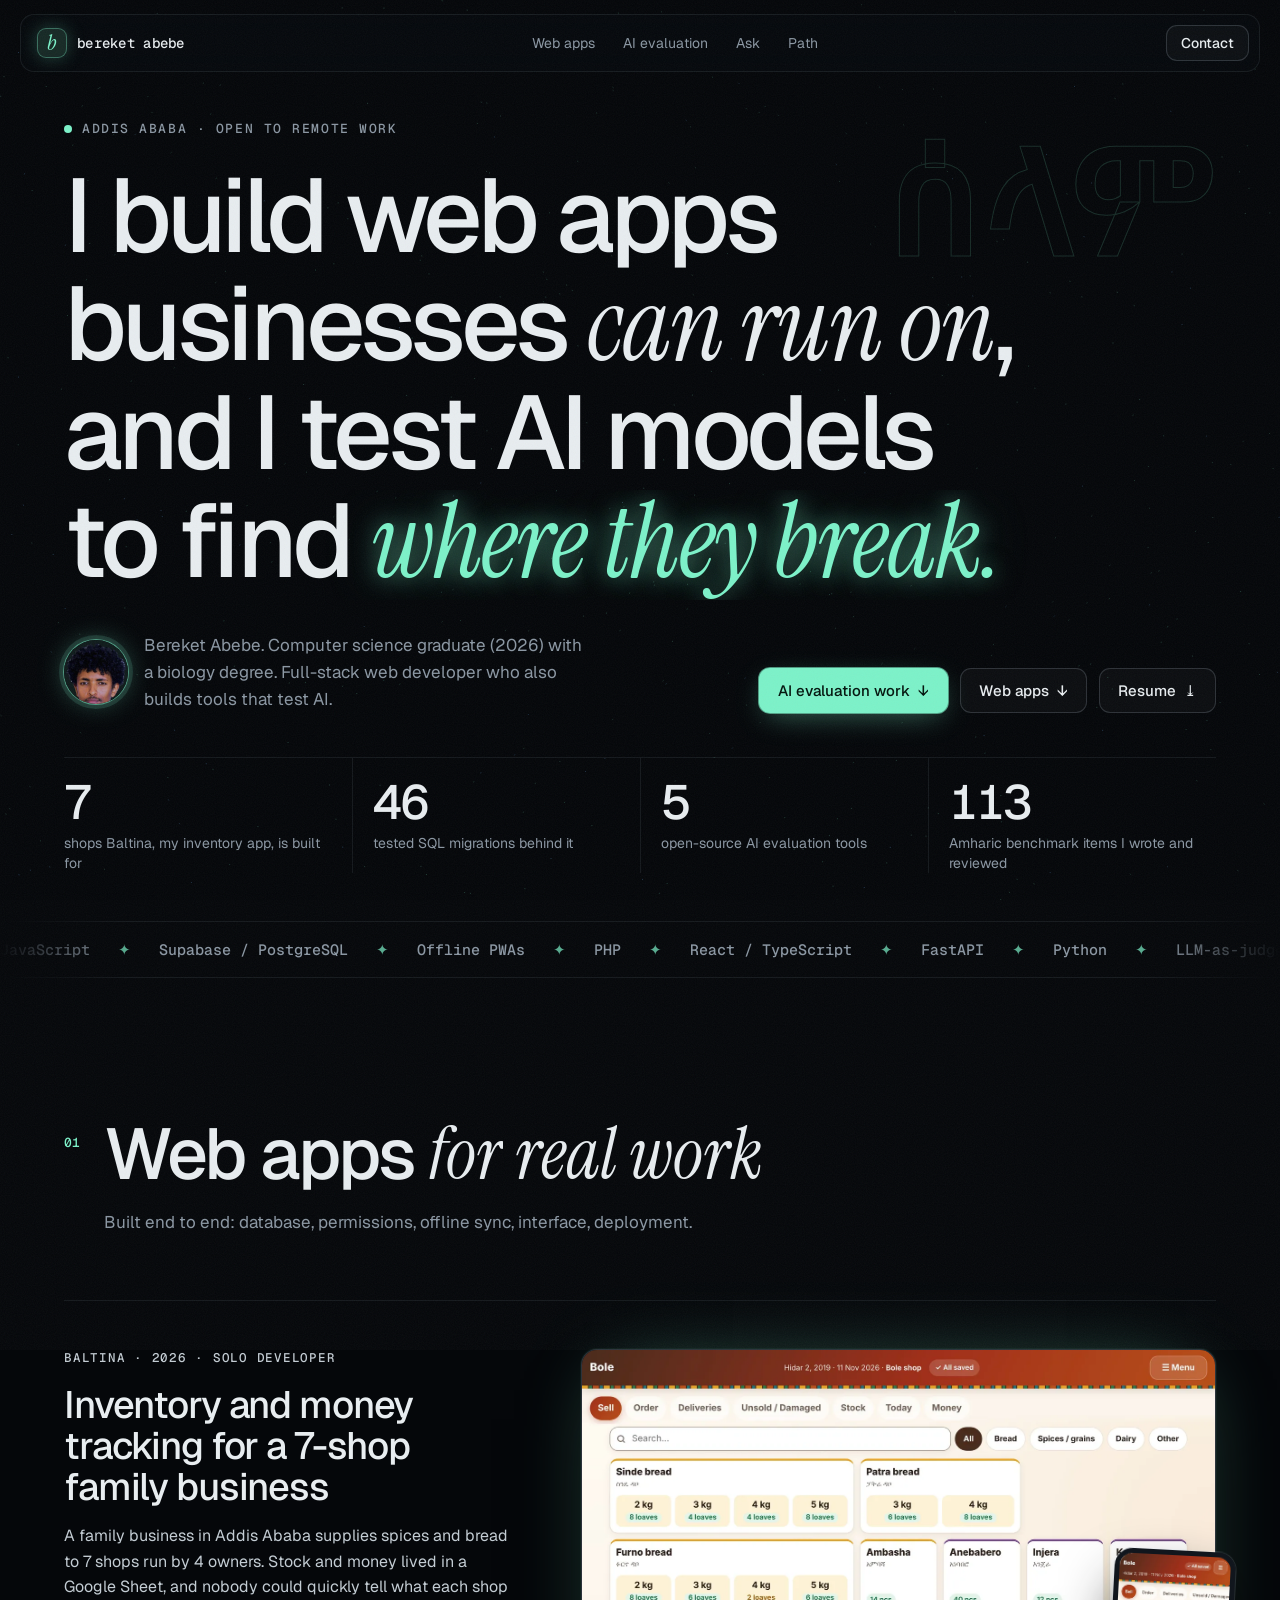
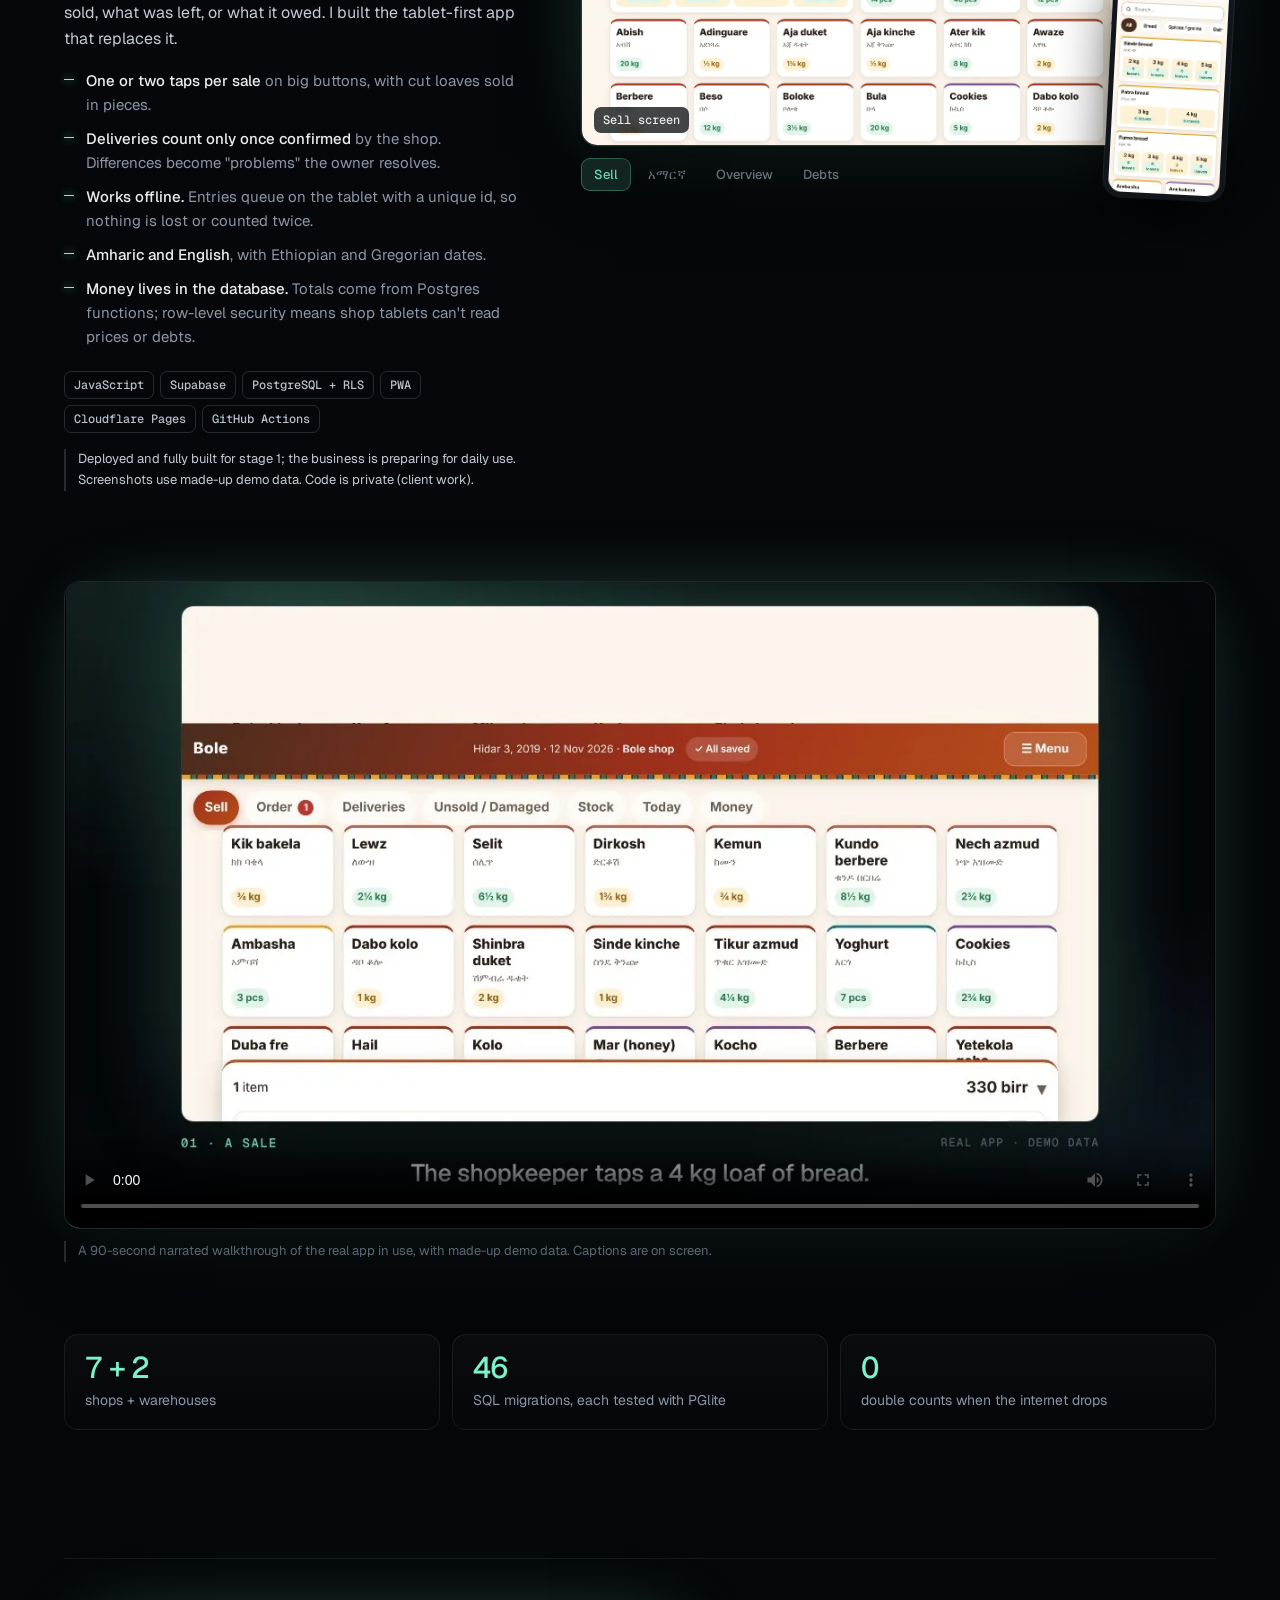
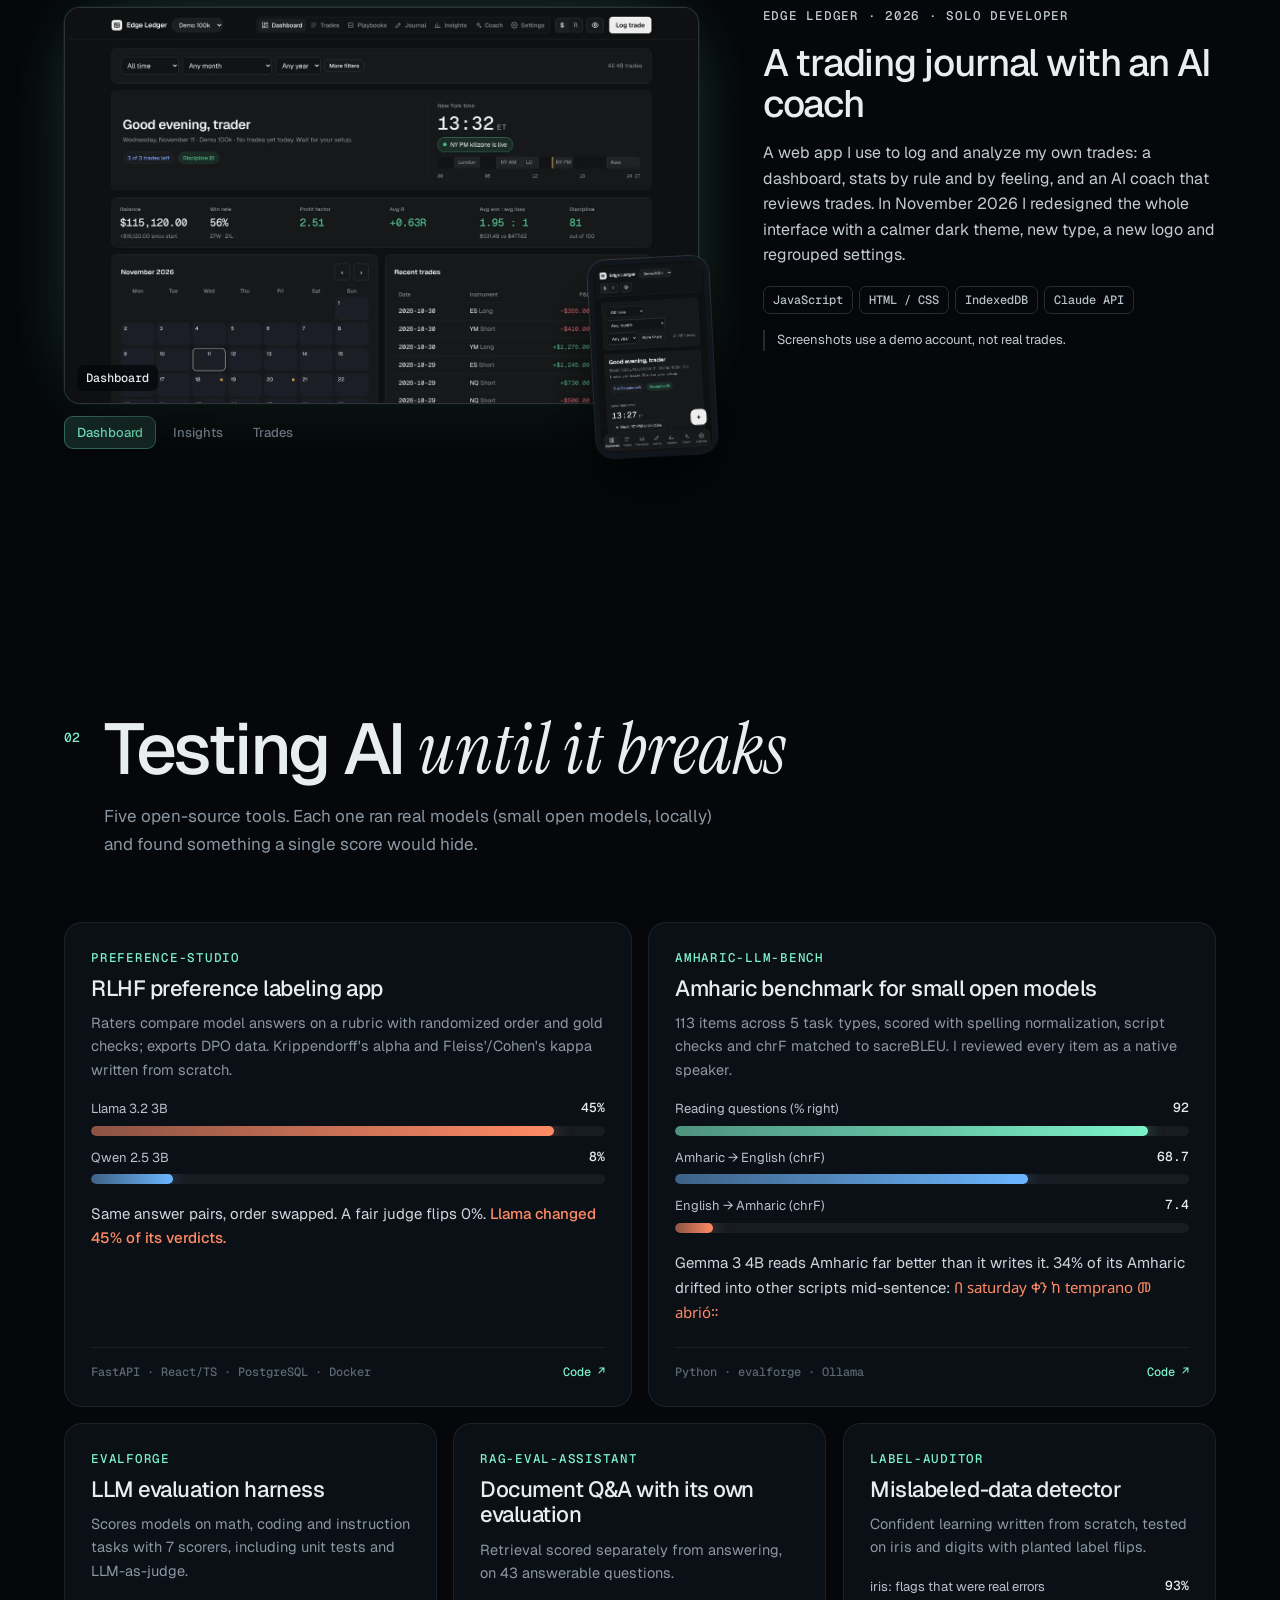
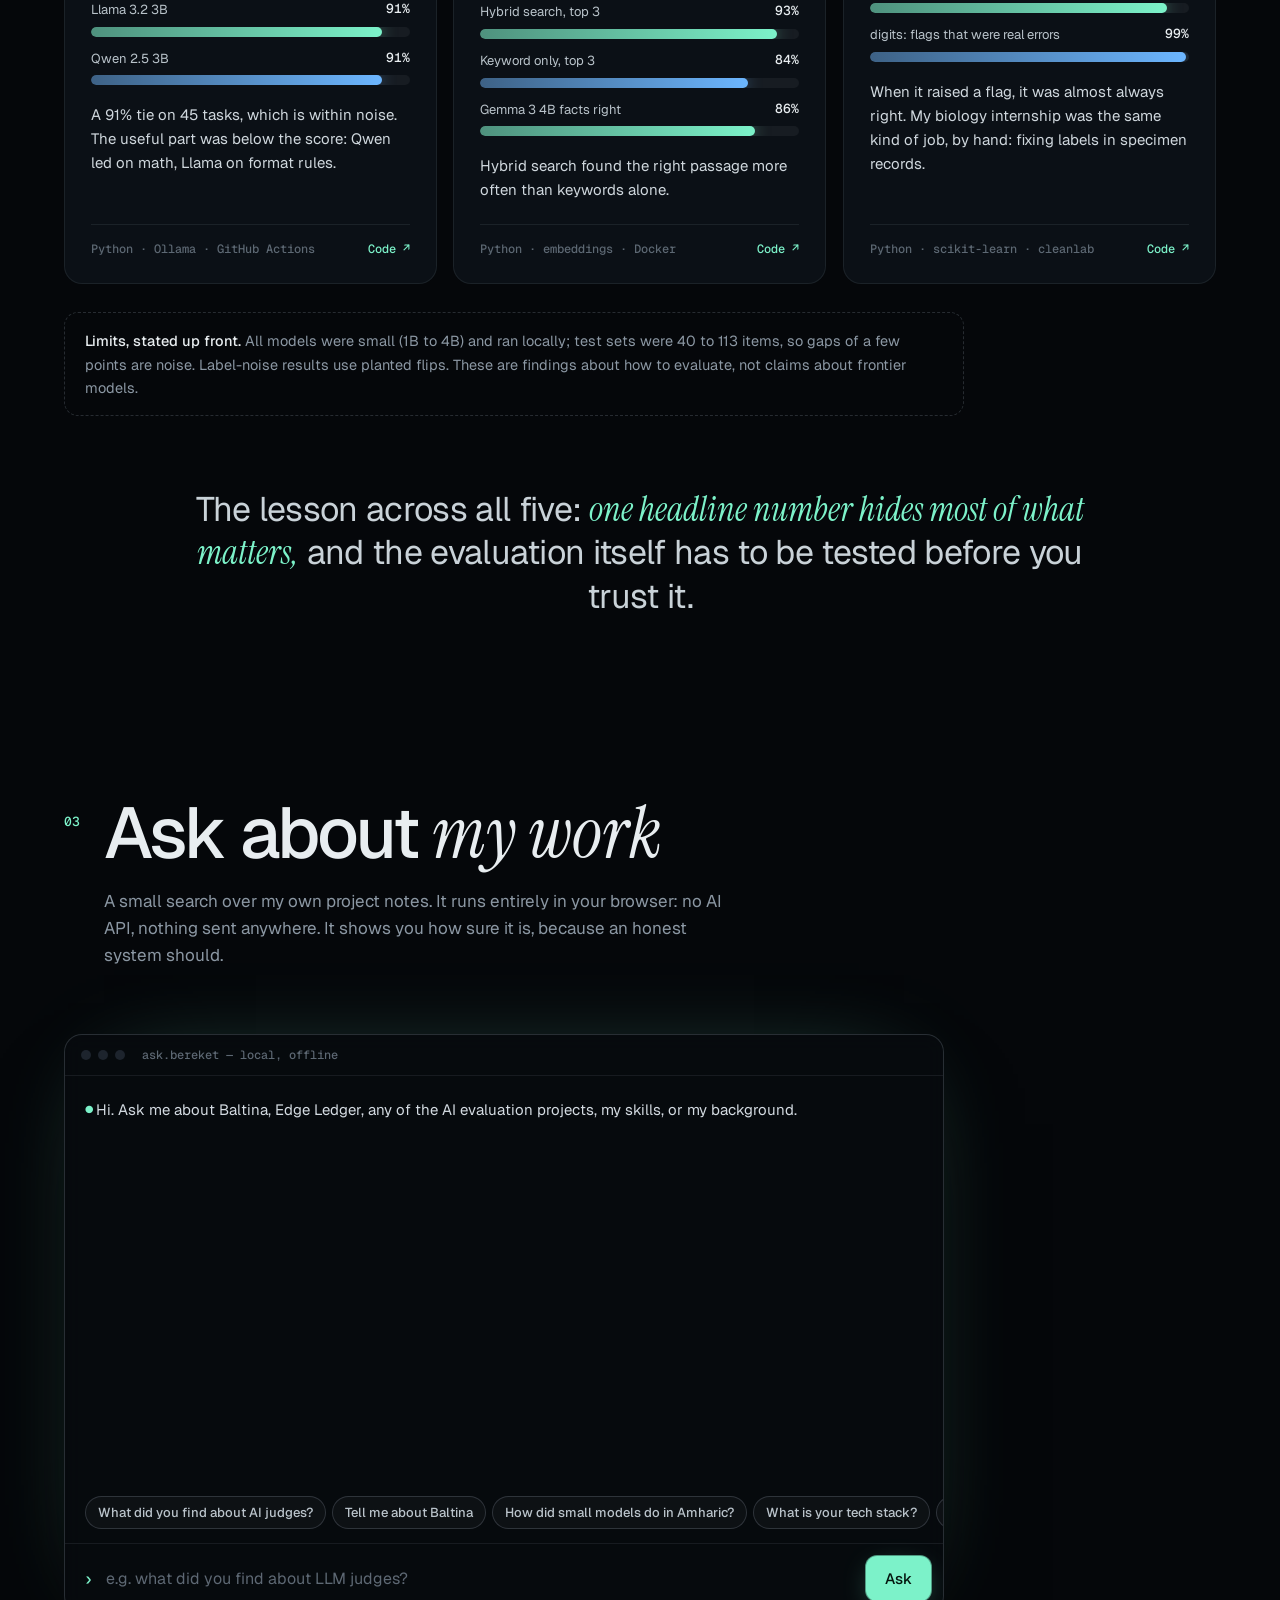
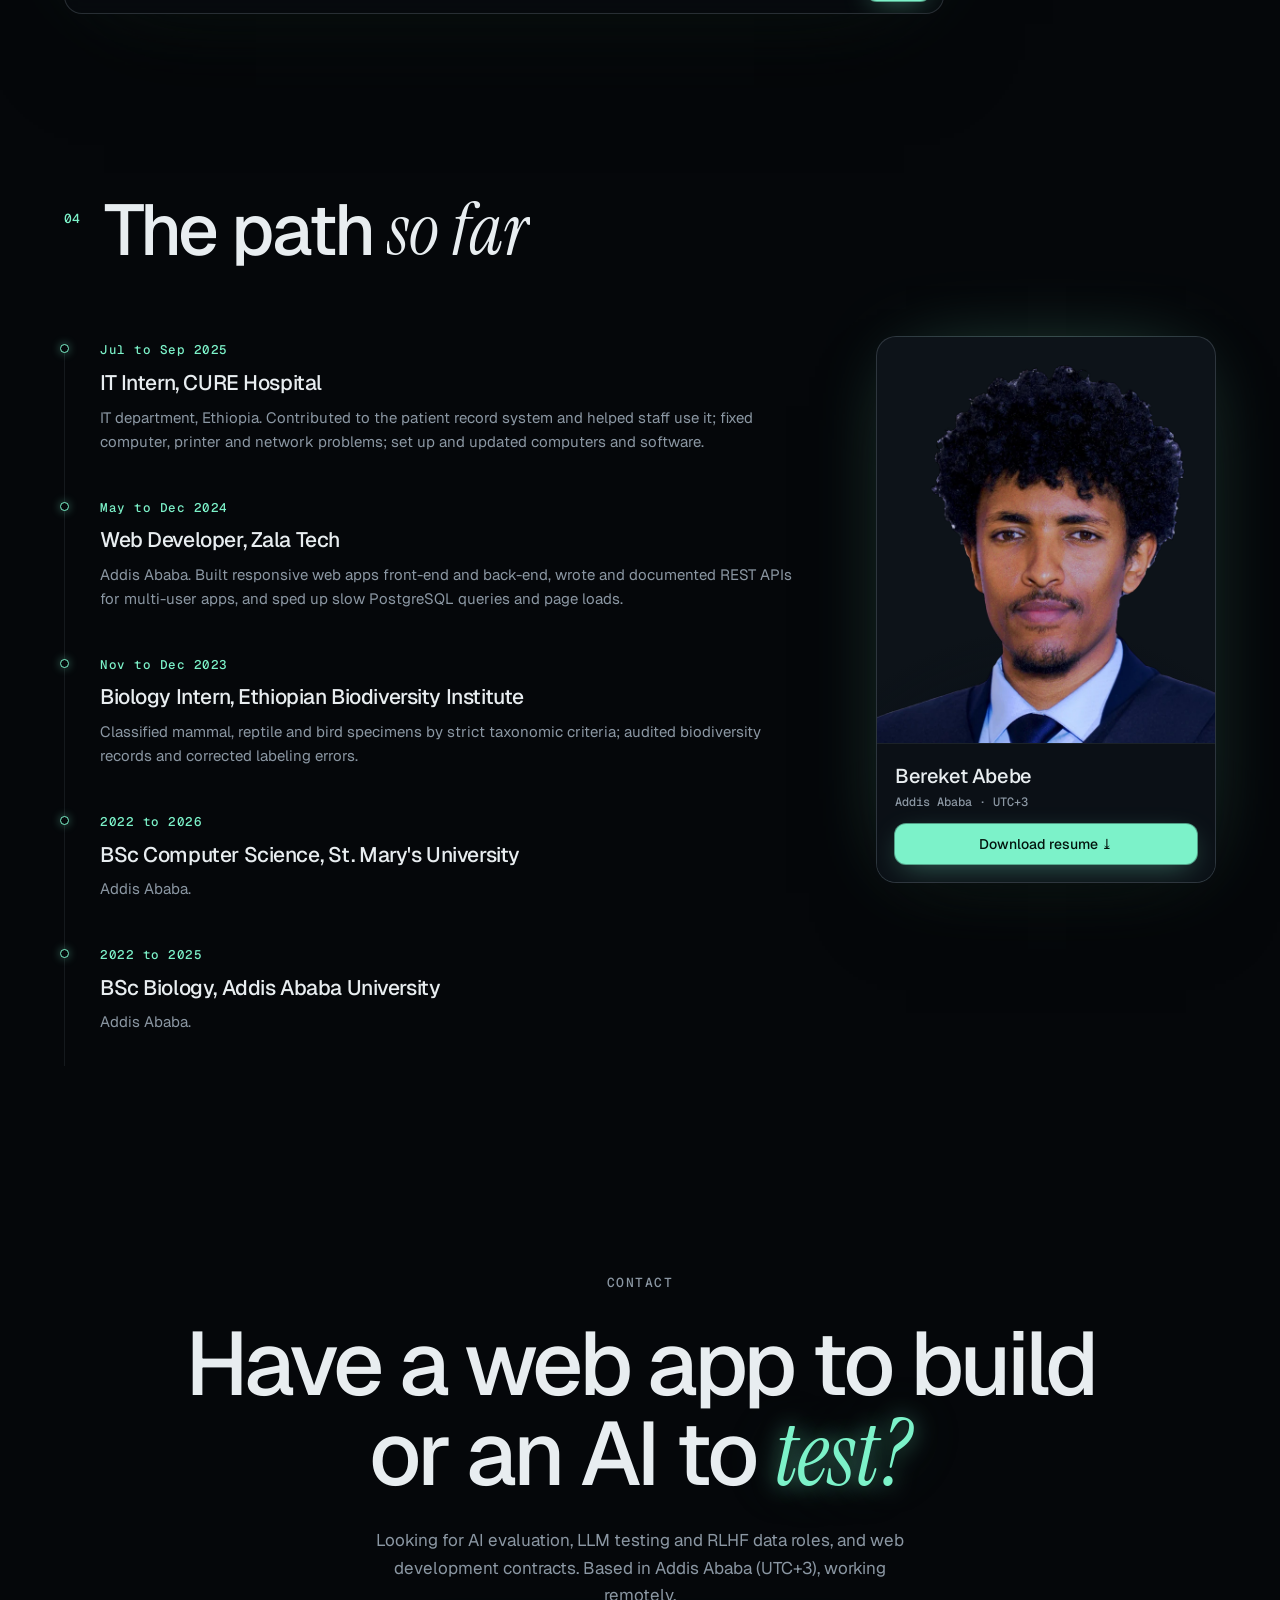
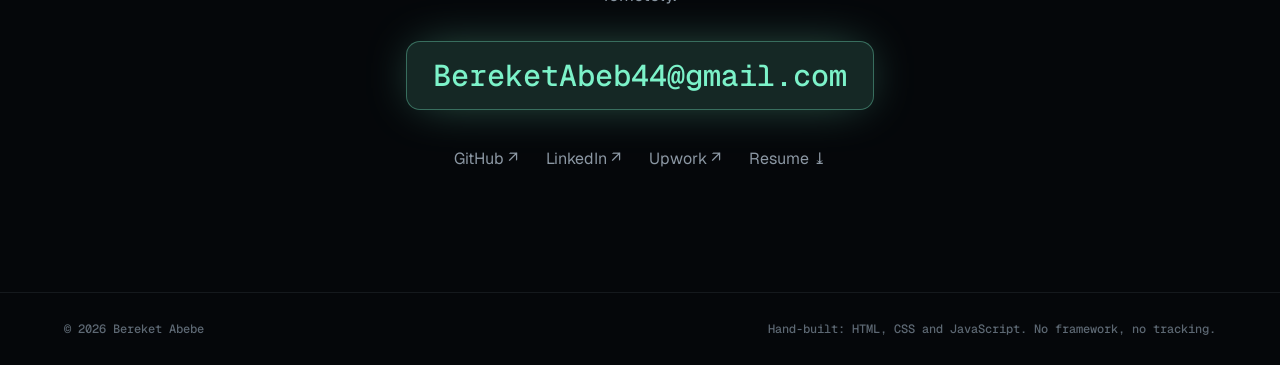
==== index.html @ e75b716a "Publish portfolio site Dark ink theme, web and AI evaluation projects, result charts, in-browser Ask" ====
<!doctype html>
<html lang="en">
<head>
<meta charset="utf-8">
<meta name="viewport" content="width=device-width, initial-scale=1">
<title>Bereket Abebe · Web apps & AI evaluation</title>
<meta name="description" content="Bereket Abebe builds full-stack web apps and tests AI models to find where they fail. Projects, results and contact.">
<meta name="theme-color" content="#05070a">
<meta property="og:title" content="Bereket Abebe · Web apps & AI evaluation">
<meta property="og:image" content="https://beki-hck.github.io/og.png">
<meta name="twitter:card" content="summary_large_image">
<meta property="og:description" content="Full-stack web apps that businesses run on, and open-source tools that test AI models.">
<link rel="icon" href="data:image/svg+xml,%3Csvg xmlns='http://www.w3.org/2000/svg' viewBox='0 0 64 64'%3E%3Crect width='64' height='64' rx='14' fill='%2305070a'/%3E%3Ctext x='50%25' y='58%25' text-anchor='middle' dominant-baseline='middle' font-family='Georgia,serif' font-style='italic' font-size='38' fill='%237cf2c9'%3Eb%3C/text%3E%3C/svg%3E">
<link rel="preconnect" href="https://fonts.googleapis.com">
<link rel="preconnect" href="https://fonts.gstatic.com" crossorigin>
<link href="https://fonts.googleapis.com/css2?family=Geist:wght@300..700&family=Geist+Mono:wght@400;500&family=Instrument+Serif:ital@0;1&family=Noto+Sans+Ethiopic:wght@400;600&display=swap" rel="stylesheet">
<link rel="stylesheet" href="styles.css">
</head>
<body>
<canvas id="ink" aria-hidden="true"></canvas>
<div class="grain" aria-hidden="true"></div>
<div class="cursor-glow" aria-hidden="true"></div>

<div class="progress" aria-hidden="true"><i id="prog"></i></div>
<header class="nav" id="nav">
  <a class="brand" href="#top" aria-label="Back to top"><span class="brand-mark">b</span><span class="brand-name">bereket abebe</span></a>
  <nav class="nav-links" aria-label="Sections">
    <a href="#web">Web apps</a>
    <a href="#ai">AI evaluation</a>
    <a href="#ask">Ask</a>
    <a href="#path">Path</a>
  </nav>
  <a class="btn btn-ghost nav-cta" href="#contact">Contact</a>
</header>

<main id="top">
  <!-- HERO -->
  <section class="hero">
    <p class="eyebrow reveal"><span class="pulse"></span> Addis Ababa · open to remote work</p>
    <h1 class="hero-title">
      <span class="line"><span class="word">I build web apps</span></span>
      <span class="line"><span class="word">businesses <em>can run on</em>,</span></span>
      <span class="line"><span class="word">and I test AI models</span></span>
      <span class="line"><span class="word">to find <em class="ink">where they break.</em></span></span>
    </h1>
    <div class="hero-foot reveal">
      <div class="who"><img class="avatar" src="img/bereket-sm.webp" alt="Bereket Abebe" width="96" height="96"><p class="hero-sub">Bereket Abebe. Computer science graduate (2026) with a biology degree. Full-stack web developer who also builds tools that test AI.</p></div>
      <div class="hero-actions">
        <a class="btn btn-ink magnetic" href="#ai">AI evaluation work <span aria-hidden="true">↓</span></a>
        <a class="btn btn-ghost magnetic" href="#web">Web apps <span aria-hidden="true">↓</span></a>
        <a class="btn btn-ghost magnetic" href="Bereket_Abebe_Resume.pdf" download>Resume <span aria-hidden="true">⤓</span></a>
      </div>
    </div>
    <dl class="stats reveal">
      <div><dt><span class="count" data-to="7">0</span></dt><dd>shops Baltina, my inventory app, is built for</dd></div>
      <div><dt><span class="count" data-to="46">0</span></dt><dd>tested SQL migrations behind it</dd></div>
      <div><dt><span class="count" data-to="5">0</span></dt><dd>open-source AI evaluation tools</dd></div>
      <div><dt><span class="count" data-to="113">0</span></dt><dd>Amharic benchmark items I wrote and reviewed</dd></div>
    </dl>
    <div class="ge" aria-hidden="true">ሰላም</div>
  </section>

  <!-- MARQUEE -->
  <div class="marquee" aria-hidden="true">
    <div class="marquee-track">
      <span>JavaScript</span><i>✦</i><span>Supabase / PostgreSQL</span><i>✦</i><span>Offline PWAs</span><i>✦</i><span>PHP</span><i>✦</i><span>React / TypeScript</span><i>✦</i><span>FastAPI</span><i>✦</i><span>Python</span><i>✦</i><span>LLM-as-judge</span><i>✦</i><span>RAG</span><i>✦</i><span>RLHF data</span><i>✦</i><span>chrF</span><i>✦</i><span>Ollama</span><i>✦</i><span>Docker</span><i>✦</i><span>GitHub Actions</span><i>✦</i>
      <span>JavaScript</span><i>✦</i><span>Supabase / PostgreSQL</span><i>✦</i><span>Offline PWAs</span><i>✦</i><span>PHP</span><i>✦</i><span>React / TypeScript</span><i>✦</i><span>FastAPI</span><i>✦</i><span>Python</span><i>✦</i><span>LLM-as-judge</span><i>✦</i><span>RAG</span><i>✦</i><span>RLHF data</span><i>✦</i><span>chrF</span><i>✦</i><span>Ollama</span><i>✦</i><span>Docker</span><i>✦</i><span>GitHub Actions</span><i>✦</i>
    </div>
  </div>

  <!-- WEB -->
  <section class="section" id="web">
    <header class="section-head reveal">
      <span class="idx">01</span>
      <h2>Web apps <em>for real work</em></h2>
      <p>Built end to end: database, permissions, offline sync, interface, deployment.</p>
    </header>

    <article class="case reveal">
      <div class="case-copy">
        <p class="kicker">Baltina · 2026 · solo developer</p>
        <h3>Inventory and money tracking for a 7-shop family business</h3>
        <p>A family business in Addis Ababa supplies spices and bread to 7 shops run by 4 owners. Stock and money lived in a Google Sheet, and nobody could quickly tell what each shop sold, what was left, or what it owed. I built the tablet-first app that replaces it.</p>
        <ul class="ticks">
          <li><b>One or two taps per sale</b> on big buttons, with cut loaves sold in pieces.</li>
          <li><b>Deliveries count only once confirmed</b> by the shop. Differences become "problems" the owner resolves.</li>
          <li><b>Works offline.</b> Entries queue on the tablet with a unique id, so nothing is lost or counted twice.</li>
          <li><b>Amharic and English</b>, with Ethiopian and Gregorian dates.</li>
          <li><b>Money lives in the database.</b> Totals come from Postgres functions; row-level security means shop tablets can't read prices or debts.</li>
        </ul>
        <div class="chips"><span>JavaScript</span><span>Supabase</span><span>PostgreSQL + RLS</span><span>PWA</span><span>Cloudflare Pages</span><span>GitHub Actions</span></div>
        <p class="note">Deployed and fully built for stage 1; the business is preparing for daily use. Screenshots use made-up demo data. Code is private (client work).</p>
      </div>
      <div class="case-media">
        <div class="shots" data-shots>
          <figure class="shot is-on"><img src="img/baltina-sell.webp" alt="Baltina sell screen with product tiles for bread and spices" loading="lazy" width="1400" height="875"><figcaption>Sell screen</figcaption></figure>
          <figure class="shot"><img src="img/baltina-sell-am.webp" alt="The same sell screen in Amharic" loading="lazy" width="1000" height="625"><figcaption>Same screen in Amharic</figcaption></figure>
          <figure class="shot"><img src="img/baltina-overview.webp" alt="Owner overview with sales, profit, money owed and waste per week" loading="lazy" width="1000" height="703"><figcaption>Owner overview</figcaption></figure>
          <figure class="shot"><img src="img/baltina-money.webp" alt="Money owed between shops and owners" loading="lazy" width="1000" height="625"><figcaption>Money owed</figcaption></figure>
        </div>
        <div class="shot-tabs" role="tablist" aria-label="Baltina screenshots">
          <button role="tab" aria-selected="true">Sell</button><button role="tab" aria-selected="false">አማርኛ</button><button role="tab" aria-selected="false">Overview</button><button role="tab" aria-selected="false">Debts</button>
        </div>
        <img class="phone" src="img/baltina-phone.webp" alt="Baltina on a phone" loading="lazy" width="420" height="908">
      </div>
      <div class="demo">
        <video id="baltinaVideo" controls preload="metadata" playsinline poster="img/baltina-video-poster.webp" src="video/baltina-walkthrough.mp4"></video>
        <p class="note">A 90-second narrated walkthrough of the real app in use, with made-up demo data. Captions are on screen.</p>
      </div>
      <dl class="mini-stats">
        <div><dt><span class="count" data-to="7">0</span> + <span class="count" data-to="2">0</span></dt><dd>shops + warehouses</dd></div>
        <div><dt><span class="count" data-to="46">0</span></dt><dd>SQL migrations, each tested with PGlite</dd></div>
        <div><dt>0</dt><dd>double counts when the internet drops</dd></div>
      </dl>
    </article>

    <article class="case case-flip reveal">
      <div class="case-copy">
        <p class="kicker">Edge Ledger · 2026 · solo developer</p>
        <h3>A trading journal with an AI coach</h3>
        <p>A web app I use to log and analyze my own trades: a dashboard, stats by rule and by feeling, and an AI coach that reviews trades. In November 2026 I redesigned the whole interface with a calmer dark theme, new type, a new logo and regrouped settings.</p>
        <div class="chips"><span>JavaScript</span><span>HTML / CSS</span><span>IndexedDB</span><span>Claude API</span></div>
        <p class="note">Screenshots use a demo account, not real trades.</p>
      </div>
      <div class="case-media">
        <div class="shots" data-shots>
          <figure class="shot is-on"><img src="img/edge-dash.webp" alt="Edge Ledger dashboard with calendar and recent trades" loading="lazy" width="1400" height="1231"><figcaption>Dashboard</figcaption></figure>
          <figure class="shot"><img src="img/edge-insights.webp" alt="Edge Ledger insights with discipline score chart" loading="lazy" width="1000" height="619"><figcaption>Insights</figcaption></figure>
          <figure class="shot"><img src="img/edge-trades.webp" alt="Edge Ledger trade log table" loading="lazy" width="1000" height="619"><figcaption>Trade log</figcaption></figure>
        </div>
        <div class="shot-tabs" role="tablist" aria-label="Edge Ledger screenshots">
          <button role="tab" aria-selected="true">Dashboard</button><button role="tab" aria-selected="false">Insights</button><button role="tab" aria-selected="false">Trades</button>
        </div>
        <img class="phone" src="img/edge-mobile.webp" alt="Edge Ledger on a phone" loading="lazy" width="420" height="715">
      </div>
    </article>
  </section>

  <!-- AI -->
  <section class="section" id="ai">
    <header class="section-head reveal">
      <span class="idx">02</span>
      <h2>Testing AI <em>until it breaks</em></h2>
      <p>Five open-source tools. Each one ran real models (small open models, locally) and found something a single score would hide.</p>
    </header>

    <div class="evals">
      <article class="eval reveal" data-tilt>
        <header><p class="kicker">evalforge</p><h3>LLM evaluation harness</h3></header>
        <p>Scores models on math, coding and instruction tasks with 7 scorers, including unit tests and LLM-as-judge.</p>
        <div class="chart" data-chart="bars" data-max="100" data-unit="%"
             data-rows='[["Llama 3.2 3B",91],["Qwen 2.5 3B",91]]'></div>
        <p class="finding">A 91% tie on 45 tasks, which is within noise. The useful part was below the score: Qwen led on math, Llama on format rules.</p>
        <footer><span>Python · Ollama · GitHub Actions</span><a href="https://github.com/Beki-hck/evalforge" target="_blank" rel="noopener">Code ↗</a></footer>
      </article>

      <article class="eval eval-wide reveal" data-tilt>
        <header><p class="kicker">preference-studio</p><h3>RLHF preference labeling app</h3></header>
        <p>Raters compare model answers on a rubric with randomized order and gold checks; exports DPO data. Krippendorff's alpha and Fleiss'/Cohen's kappa written from scratch.</p>
        <div class="chart" data-chart="bars" data-max="50" data-unit="%" data-hot="0"
             data-rows='[["Llama 3.2 3B",45],["Qwen 2.5 3B",8]]'></div>
        <p class="finding">Same answer pairs, order swapped. A fair judge flips 0%. <b>Llama changed 45% of its verdicts.</b></p>
        <footer><span>FastAPI · React/TS · PostgreSQL · Docker</span><a href="https://github.com/Beki-hck/preference-studio" target="_blank" rel="noopener">Code ↗</a></footer>
      </article>

      <article class="eval eval-wide reveal" data-tilt>
        <header><p class="kicker">amharic-llm-bench</p><h3>Amharic benchmark for small open models</h3></header>
        <p>113 items across 5 task types, scored with spelling normalization, script checks and chrF matched to sacreBLEU. I reviewed every item as a native speaker.</p>
        <div class="chart" data-chart="bars" data-max="100" data-hot="2"
             data-rows='[["Reading questions (% right)",92],["Amharic → English (chrF)",68.7],["English → Amharic (chrF)",7.4]]'></div>
        <p class="finding">Gemma 3 4B reads Amharic far better than it writes it. 34% of its Amharic drifted into other scripts mid-sentence: <span class="am">በ saturday ቀን ከ temprano መ abrió።</span></p>
        <footer><span>Python · evalforge · Ollama</span><a href="https://github.com/Beki-hck/amharic-llm-bench" target="_blank" rel="noopener">Code ↗</a></footer>
      </article>

      <article class="eval reveal" data-tilt>
        <header><p class="kicker">rag-eval-assistant</p><h3>Document Q&A with its own evaluation</h3></header>
        <p>Retrieval scored separately from answering, on 43 answerable questions.</p>
        <div class="chart" data-chart="bars" data-max="100" data-unit="%"
             data-rows='[["Hybrid search, top 3",93],["Keyword only, top 3",84],["Gemma 3 4B facts right",86]]'></div>
        <p class="finding">Hybrid search found the right passage more often than keywords alone.</p>
        <footer><span>Python · embeddings · Docker</span><a href="https://github.com/Beki-hck/rag-eval-assistant" target="_blank" rel="noopener">Code ↗</a></footer>
      </article>

      <article class="eval reveal" data-tilt>
        <header><p class="kicker">label-auditor</p><h3>Mislabeled-data detector</h3></header>
        <p>Confident learning written from scratch, tested on iris and digits with planted label flips.</p>
        <div class="chart" data-chart="bars" data-max="100" data-unit="%"
             data-rows='[["iris: flags that were real errors",93],["digits: flags that were real errors",99]]'></div>
        <p class="finding">When it raised a flag, it was almost always right. My biology internship was the same kind of job, by hand: fixing labels in specimen records.</p>
        <footer><span>Python · scikit-learn · cleanlab</span><a href="https://github.com/Beki-hck/label-auditor" target="_blank" rel="noopener">Code ↗</a></footer>
      </article>
    </div>
    <p class="limits reveal"><b>Limits, stated up front.</b> All models were small (1B to 4B) and ran locally; test sets were 40 to 113 items, so gaps of a few points are noise. Label-noise results use planted flips. These are findings about how to evaluate, not claims about frontier models.</p>
    <p class="lesson reveal">The lesson across all five: <em>one headline number hides most of what matters,</em> and the evaluation itself has to be tested before you trust it.</p>
  </section>

  <!-- ASK -->
  <section class="section" id="ask">
    <header class="section-head reveal">
      <span class="idx">03</span>
      <h2>Ask about <em>my work</em></h2>
      <p>A small search over my own project notes. It runs entirely in your browser: no AI API, nothing sent anywhere. It shows you how sure it is, because an honest system should.</p>
    </header>
    <div class="term reveal">
      <div class="term-bar"><i></i><i></i><i></i><span>ask.bereket — local, offline</span></div>
      <div class="term-log" id="askLog" aria-live="polite">
        <div class="msg bot"><p>Hi. Ask me about Baltina, Edge Ledger, any of the AI evaluation projects, my skills, or my background.</p></div>
      </div>
      <div class="term-chips" id="askChips"></div>
      <form class="term-input" id="askForm" autocomplete="off">
        <span class="prompt" aria-hidden="true">›</span>
        <label class="sr" for="askQ">Your question</label>
        <input id="askQ" placeholder="e.g. what did you find about LLM judges?" maxlength="200">
        <button class="btn btn-ink" type="submit">Ask</button>
      </form>
    </div>
  </section>

  <!-- PATH -->
  <section class="section" id="path">
    <header class="section-head reveal">
      <span class="idx">04</span>
      <h2>The path <em>so far</em></h2>
    </header>
    <div class="path-grid">
    <ol class="timeline">
      <li class="reveal"><time>Jul to Sep 2025</time><h3>IT Intern, CURE Hospital</h3><p>IT department, Ethiopia. Contributed to the patient record system and helped staff use it; fixed computer, printer and network problems; set up and updated computers and software.</p></li>
      <li class="reveal"><time>May to Dec 2024</time><h3>Web Developer, Zala Tech</h3><p>Addis Ababa. Built responsive web apps front-end and back-end, wrote and documented REST APIs for multi-user apps, and sped up slow PostgreSQL queries and page loads.</p></li>
      <li class="reveal"><time>Nov to Dec 2023</time><h3>Biology Intern, Ethiopian Biodiversity Institute</h3><p>Classified mammal, reptile and bird specimens by strict taxonomic criteria; audited biodiversity records and corrected labeling errors.</p></li>
      <li class="reveal"><time>2022 to 2026</time><h3>BSc Computer Science, St. Mary's University</h3><p>Addis Ababa.</p></li>
      <li class="reveal"><time>2022 to 2025</time><h3>BSc Biology, Addis Ababa University</h3><p>Addis Ababa.</p></li>
    </ol>
    <figure class="portrait reveal">
      <img src="img/bereket-cut.webp" alt="Portrait of Bereket Abebe" loading="lazy" width="720" height="864">
      <figcaption><b>Bereket Abebe</b><span>Addis Ababa · UTC+3</span><a class="btn btn-ink" href="Bereket_Abebe_Resume.pdf" download>Download resume ⤓</a></figcaption>
    </figure>
    </div>
  </section>

  <!-- CONTACT -->
  <section class="contact" id="contact">
    <p class="eyebrow reveal">Contact</p>
    <h2 class="reveal">Have a web app to build <br>or an AI to <em class="ink">test?</em></h2>
    <p class="want reveal">Looking for AI evaluation, LLM testing and RLHF data roles, and web development contracts. Based in Addis Ababa (UTC+3), working remotely.</p>
    <a class="mail reveal magnetic" href="mailto:BereketAbeb44@gmail.com">BereketAbeb44@gmail.com</a>
    <div class="links reveal">
      <a href="https://github.com/Beki-hck" target="_blank" rel="noopener">GitHub ↗</a>
      <a href="https://www.linkedin.com/in/bereket-abebe-a76248169" target="_blank" rel="noopener">LinkedIn ↗</a>
      <a href="https://www.upwork.com/freelancers/~010bbc25fb030e2d61" target="_blank" rel="noopener">Upwork ↗</a>
      <a href="Bereket_Abebe_Resume.pdf" download>Resume ⤓</a>
    </div>
  </section>
</main>

<footer class="foot">
  <span>© 2026 Bereket Abebe</span>
  <span>Hand-built: HTML, CSS and JavaScript. No framework, no tracking.</span>
</footer>

<script src="ask-data.js"></script>
<script src="main.js"></script>
</body>
</html>
---- styles.css ----
:root{
  --bg:#05070a; --bg-2:#090c11; --card:#0b1016; --line:rgba(214,236,255,.08); --line-2:rgba(214,236,255,.16);
  --text:#e8edf0; --muted:#8b97a3; --dim:#5d6873;
  --ink:#7cf2c9; --ink-soft:rgba(124,242,201,.14); --ink-glow:rgba(124,242,201,.45);
  --blue:#6cb6ff; --hot:#ff8a65;
  --sans:"Geist",ui-sans-serif,system-ui,sans-serif; --mono:"Geist Mono",ui-monospace,monospace;
  --serif:"Instrument Serif",Georgia,serif; --ethi:"Noto Sans Ethiopic",var(--sans);
  --ease:cubic-bezier(.16,1,.3,1); --pad:clamp(16px,5vw,72px); --max:1240px;
  color-scheme:dark;
}
*,*::before,*::after{box-sizing:border-box}
html{scroll-behavior:smooth;-webkit-text-size-adjust:100%}
html,body{max-width:100%}
body{margin:0;background:var(--bg);color:var(--text);font:400 16px/1.6 var(--sans);overflow-x:hidden;-webkit-font-smoothing:antialiased}
img{max-width:100%;display:block}
a{color:inherit}
em{font-family:var(--serif);font-style:italic;font-weight:400;letter-spacing:0}
::selection{background:var(--ink);color:#04140e}
.sr{position:absolute;width:1px;height:1px;overflow:hidden;clip:rect(0 0 0 0)}
:focus-visible{outline:2px solid var(--ink);outline-offset:3px;border-radius:6px}

/* background layers */
#ink{position:fixed;inset:0;width:100%;height:100%;z-index:-2;opacity:.9}
.grain{position:fixed;inset:-50%;z-index:50;pointer-events:none;opacity:.05;
  background-image:url("data:image/svg+xml,%3Csvg xmlns='http://www.w3.org/2000/svg' width='160' height='160'%3E%3Cfilter id='n'%3E%3CfeTurbulence type='fractalNoise' baseFrequency='.9' numOctaves='3' stitchTiles='stitch'/%3E%3C/filter%3E%3Crect width='100%25' height='100%25' filter='url(%23n)'/%3E%3C/svg%3E");
  animation:grain 1s steps(4) infinite}
@keyframes grain{25%{transform:translate(-3%,2%)}50%{transform:translate(2%,-3%)}75%{transform:translate(-1%,3%)}}
.cursor-glow{position:fixed;left:0;top:0;width:520px;height:520px;margin:-260px 0 0 -260px;border-radius:50%;pointer-events:none;z-index:-1;
  background:radial-gradient(circle,rgba(124,242,201,.07),transparent 65%);transform:translate3d(-999px,-999px,0);transition:opacity .4s}

/* nav */
.nav{position:fixed;top:14px;left:50%;transform:translateX(-50%);z-index:40;width:min(calc(100% - 24px),var(--max));
  display:flex;align-items:center;justify-content:space-between;gap:16px;padding:10px 10px 10px 16px;border-radius:14px;
  background:rgba(8,11,15,.55);backdrop-filter:blur(14px) saturate(140%);-webkit-backdrop-filter:blur(14px) saturate(140%);
  border:1px solid var(--line);transition:transform .5s var(--ease),background .3s}
.nav.hide{transform:translate(-50%,-140%)}
.brand{display:flex;align-items:center;gap:10px;text-decoration:none;font:500 14px var(--mono);letter-spacing:.02em}
.brand-mark{display:grid;place-items:center;width:30px;height:30px;border-radius:9px;background:var(--ink-soft);color:var(--ink);
  font:italic 22px/1 var(--serif);box-shadow:inset 0 0 0 1px rgba(124,242,201,.35),0 0 18px rgba(124,242,201,.25)}
.nav-links{display:flex;gap:4px}
.nav-links a{font-size:14px;color:var(--muted);text-decoration:none;padding:7px 12px;border-radius:9px;transition:color .2s,background .2s}
.nav-links a:hover,.nav-links a.on{color:var(--text);background:rgba(255,255,255,.05)}

/* buttons */
.btn{--mx:0px;--my:0px;display:inline-flex;align-items:center;gap:8px;padding:12px 18px;border-radius:11px;font:500 15px var(--sans);
  text-decoration:none;border:1px solid var(--line-2);color:var(--text);background:rgba(255,255,255,.03);cursor:pointer;
  transform:translate(var(--mx),var(--my));transition:transform .35s var(--ease),background .25s,border-color .25s,box-shadow .25s}
.btn:hover{border-color:rgba(124,242,201,.5);background:rgba(124,242,201,.06)}
.btn-ink{background:var(--ink);color:#03140d;border-color:transparent;box-shadow:0 0 0 1px rgba(124,242,201,.6),0 8px 30px -8px var(--ink-glow)}
.btn-ink:hover{background:#9bf7d8;box-shadow:0 0 0 1px var(--ink),0 10px 44px -6px var(--ink-glow)}
.nav-cta{padding:8px 14px;font-size:14px}

/* hero */
.hero{position:relative;min-height:100svh;padding:120px var(--pad) 48px;max-width:calc(var(--max) + 2*var(--pad));margin:0 auto;display:flex;flex-direction:column;justify-content:center}
.eyebrow{display:inline-flex;align-items:center;gap:10px;font:500 13px var(--mono);color:var(--muted);text-transform:uppercase;letter-spacing:.12em;margin:0 0 28px}
.pulse{width:8px;height:8px;border-radius:50%;background:var(--ink);box-shadow:0 0 0 0 var(--ink-glow);animation:pulse 2.4s infinite}
@keyframes pulse{70%{box-shadow:0 0 0 10px rgba(124,242,201,0)}100%{box-shadow:0 0 0 0 rgba(124,242,201,0)}}
.hero-title{margin:0;font-weight:500;font-size:clamp(38px,min(8.2vw,12.5vh),104px);line-height:.98;letter-spacing:-.045em}
.hero-title .line{display:block;overflow:hidden;padding-bottom:.06em}
.hero-title .word{display:inline-block;transform:translateY(105%);transition:transform 1.2s var(--ease)}
.hero-title em{letter-spacing:-.01em}
.loaded .hero-title .word{transform:none}
.loaded .hero-title .line:nth-child(2) .word{transition-delay:.08s}
.loaded .hero-title .line:nth-child(3) .word{transition-delay:.16s}
.loaded .hero-title .line:nth-child(4) .word{transition-delay:.24s}
.ink{color:var(--ink);text-shadow:0 0 22px rgba(124,242,201,.55),0 0 60px rgba(124,242,201,.25)}
.hero-foot{display:flex;flex-wrap:wrap;align-items:flex-end;justify-content:space-between;gap:24px 40px;margin-top:32px}
.hero-sub{max-width:460px;margin:0;color:var(--muted);font-size:17px}
.hero-actions{display:flex;gap:12px;flex-wrap:wrap}
.stats{display:grid;grid-template-columns:repeat(4,1fr);gap:0;margin:44px 0 0;border-top:1px solid var(--line)}
.stats div{padding:20px 20px 0 0}
.stats div+div{padding-left:20px;border-left:1px solid var(--line)}
.stats dt{font:500 clamp(32px,4vw,48px)/1 var(--sans);letter-spacing:-.04em}
.stats dd{margin:8px 0 0;color:var(--muted);font-size:14px;line-height:1.4}
.ge{position:absolute;right:var(--pad);top:120px;font:600 clamp(60px,12vw,180px)/1 var(--ethi);color:transparent;
  -webkit-text-stroke:1px rgba(124,242,201,.16);pointer-events:none;user-select:none;z-index:-1}

/* marquee */
.marquee{overflow:hidden;border-block:1px solid var(--line);padding:18px 0;mask-image:linear-gradient(90deg,transparent,#000 10%,#000 90%,transparent)}
.marquee-track{display:flex;gap:28px;width:max-content;animation:marq 48s linear infinite;font:500 15px var(--mono);color:var(--muted);white-space:nowrap}
.marquee-track i{color:var(--ink);font-style:normal;opacity:.7}
@keyframes marq{to{transform:translateX(-50%)}}

/* sections */
.section{max-width:calc(var(--max) + 2*var(--pad));margin:0 auto;padding:140px var(--pad) 40px}
.section-head{display:grid;grid-template-columns:auto 1fr;gap:6px 24px;margin-bottom:64px;max-width:900px}
.idx{grid-row:span 2;font:500 13px var(--mono);color:var(--ink);padding-top:16px}
.section-head h2{margin:0;font-weight:500;font-size:clamp(36px,5.6vw,72px);line-height:1;letter-spacing:-.04em}
.section-head p{margin:12px 0 0;color:var(--muted);font-size:17px;max-width:620px}
.kicker{margin:0 0 10px;font:500 12.5px var(--mono);color:var(--ink);letter-spacing:.06em;text-transform:uppercase}

/* case studies */
.case{display:grid;grid-template-columns:minmax(0,5fr) minmax(0,7fr);gap:clamp(28px,5vw,72px);align-items:start;padding:48px 0;border-top:1px solid var(--line)}
.case + .case{margin-top:80px}
.case-flip{grid-template-columns:minmax(0,7fr) minmax(0,5fr)}
.case-flip .case-copy{order:2}
.case h3{margin:0 0 16px;font-weight:500;font-size:clamp(26px,3vw,38px);line-height:1.08;letter-spacing:-.03em}
.case-copy > p{color:#c3ccd3;margin:0 0 18px}
.ticks{list-style:none;padding:0;margin:0 0 22px;display:grid;gap:10px}
.ticks li{position:relative;padding-left:22px;color:var(--muted);font-size:15px}
.ticks li b{color:var(--text);font-weight:500}
.ticks li::before{content:"";position:absolute;left:0;top:.62em;width:10px;height:1px;background:var(--ink);box-shadow:0 0 8px var(--ink)}
.chips{display:flex;flex-wrap:wrap;gap:6px;margin:0 0 16px}
.chips span{font:500 12px var(--mono);padding:5px 9px;border-radius:7px;border:1px solid var(--line-2);color:#b8c2ca}
.note{font-size:13px;color:var(--dim);margin:0;border-left:2px solid var(--line-2);padding-left:12px}
.case-media{position:relative;padding-bottom:36px}
.shots{position:relative;aspect-ratio:16/10;border-radius:16px;overflow:hidden;background:var(--card);
  border:1px solid var(--line-2);box-shadow:0 40px 80px -30px rgba(0,0,0,.8),0 0 0 1px rgba(124,242,201,.05),0 0 80px -30px var(--ink-glow)}
.shot{position:absolute;inset:0;margin:0;opacity:0;transform:scale(1.03);transition:opacity .7s var(--ease),transform 1.2s var(--ease)}
.shot.is-on{opacity:1;transform:none}
.shot img{width:100%;height:100%;object-fit:cover;object-position:top left}
.shot figcaption{position:absolute;left:12px;bottom:12px;font:500 12px var(--mono);padding:5px 9px;border-radius:7px;background:rgba(5,7,10,.75);backdrop-filter:blur(6px);color:var(--text)}
.shot-tabs{display:flex;gap:4px;margin-top:12px;flex-wrap:wrap}
.shot-tabs button{font:500 13px var(--sans);color:var(--muted);background:none;border:1px solid transparent;padding:7px 12px;border-radius:9px;cursor:pointer;transition:all .2s}
.shot-tabs button:hover{color:var(--text)}
.shot-tabs button[aria-selected=true]{color:var(--ink);border-color:rgba(124,242,201,.35);background:var(--ink-soft)}
.phone{position:absolute;right:-14px;bottom:0;width:19%;min-width:84px;height:auto;border-radius:18px;border:5px solid #11161d;
  box-shadow:0 30px 60px -10px rgba(0,0,0,.9),0 0 0 1px var(--line-2);transform:translateY(var(--py,0px)) rotate(3deg);transition:transform .2s linear}
.case-flip .phone{transform:translateY(var(--py,0px)) rotate(-3deg)}
.mini-stats{grid-column:1/-1;display:grid;grid-template-columns:repeat(3,1fr);gap:12px;margin:8px 0 0}
.mini-stats div{padding:18px 20px;border-radius:14px;border:1px solid var(--line);background:linear-gradient(180deg,rgba(255,255,255,.025),transparent)}
.mini-stats dt{font:500 30px/1 var(--sans);letter-spacing:-.03em;color:var(--ink)}
.mini-stats dd{margin:6px 0 0;color:var(--muted);font-size:14px}

/* eval cards */
.evals{display:grid;grid-template-columns:repeat(6,1fr);gap:16px}
.eval{grid-column:span 2;position:relative;display:flex;flex-direction:column;padding:26px;border-radius:18px;background:var(--card);border:1px solid var(--line);
  transform-style:preserve-3d;transform:perspective(900px) rotateX(var(--rx,0deg)) rotateY(var(--ry,0deg));transition:transform .5s var(--ease),border-color .3s;overflow:hidden;isolation:isolate}
.eval-wide{grid-column:span 3;order:-1}
.eval::before{content:"";position:absolute;inset:0;z-index:-1;opacity:0;transition:opacity .4s;
  background:radial-gradient(420px circle at var(--x,50%) var(--y,50%),rgba(124,242,201,.10),transparent 60%)}
.eval:hover{border-color:rgba(124,242,201,.28)}
.eval:hover::before{opacity:1}
.eval h3{margin:0 0 10px;font-weight:500;font-size:22px;letter-spacing:-.02em;line-height:1.15}
.eval > p{margin:0 0 18px;color:var(--muted);font-size:14.5px}
.eval .finding{color:#cfd7dd;font-size:15px;margin:18px 0 22px}
.eval .finding b{color:var(--hot);font-weight:500}
.am{font-family:var(--ethi);color:var(--hot)}
.eval footer{margin-top:auto;display:flex;justify-content:space-between;align-items:center;gap:12px;padding-top:16px;border-top:1px solid var(--line);font:500 12px var(--mono);color:var(--dim)}
.eval footer a{color:var(--ink);text-decoration:none;white-space:nowrap}
.eval footer a:hover{text-shadow:0 0 12px var(--ink)}
.chart{display:grid;gap:12px}
.bar{display:grid;gap:6px}
.bar-top{display:flex;justify-content:space-between;gap:12px;font-size:13px;color:#b9c3ca}
.bar-top b{font:500 13px var(--mono);color:var(--text)}
.bar-track{height:10px;border-radius:6px;background:rgba(255,255,255,.05);overflow:hidden}
.bar-fill{height:100%;width:0;border-radius:6px;background:linear-gradient(90deg,rgba(124,242,201,.55),var(--ink));box-shadow:0 0 16px rgba(124,242,201,.5);transition:width 1.6s var(--ease)}
.bar.alt .bar-fill{background:linear-gradient(90deg,rgba(108,182,255,.45),var(--blue));box-shadow:0 0 16px rgba(108,182,255,.45)}
.bar.hot .bar-fill{background:linear-gradient(90deg,rgba(255,138,101,.5),var(--hot));box-shadow:0 0 18px rgba(255,138,101,.55)}
.lesson{margin:72px auto 0;max-width:900px;text-align:center;font-size:clamp(22px,2.8vw,34px);line-height:1.25;letter-spacing:-.02em;color:#c9d2d8}
.lesson em{color:var(--ink)}

/* ask terminal */
.term{max-width:880px;border-radius:18px;border:1px solid var(--line-2);background:rgba(8,11,15,.85);backdrop-filter:blur(10px);overflow:hidden;
  box-shadow:0 50px 100px -40px rgba(0,0,0,.9),0 0 100px -50px var(--ink-glow)}
.term-bar{display:flex;align-items:center;gap:7px;padding:12px 16px;border-bottom:1px solid var(--line);font:500 12px var(--mono);color:var(--dim)}
.term-bar i{width:10px;height:10px;border-radius:50%;background:#1d242d}
.term-bar span{margin-left:10px}
.term-log{height:min(420px,56vh);overflow-y:auto;padding:22px 20px;display:flex;flex-direction:column;gap:16px;scroll-behavior:smooth}
.msg{max-width:88%;animation:rise .5s var(--ease) both}
@keyframes rise{from{opacity:0;transform:translateY(8px)}}
.msg p{margin:0}
.msg.user{align-self:flex-end;padding:10px 14px;border-radius:12px 12px 4px 12px;background:var(--ink-soft);border:1px solid rgba(124,242,201,.25);font-size:15px}
.msg.bot{font-size:15px;color:#d3dbe1}
.msg.bot p::before{content:"● ";color:var(--ink);font-size:10px;vertical-align:2px}
.msg .meta{display:flex;flex-wrap:wrap;gap:6px 12px;margin-top:8px;font:500 11.5px var(--mono);color:var(--dim)}
.msg .meta a{color:var(--ink)}
.conf{display:inline-flex;align-items:center;gap:6px}
.conf i{display:inline-block;width:46px;height:4px;border-radius:2px;background:rgba(255,255,255,.08);overflow:hidden}
.conf i::after{content:"";display:block;height:100%;width:var(--c);background:var(--ink)}
.term-chips{display:flex;gap:6px;padding:0 20px 14px;overflow-x:auto;scrollbar-width:none}
.term-chips button{flex:none;font:500 13px var(--sans);color:#b9c3ca;background:rgba(255,255,255,.03);border:1px solid var(--line-2);border-radius:999px;padding:7px 12px;cursor:pointer;transition:all .2s}
.term-chips button:hover{color:var(--ink);border-color:rgba(124,242,201,.45)}
.term-input{display:flex;align-items:center;gap:10px;padding:12px 12px 12px 18px;border-top:1px solid var(--line)}
.term-input .prompt{color:var(--ink);font:500 18px var(--mono)}
.term-input input{flex:1;min-width:0;background:none;border:0;outline:0;color:var(--text);font:400 16px var(--sans)}
.term-input input::placeholder{color:var(--dim)}
.caret::after{content:"▍";color:var(--ink);animation:blink 1s steps(2) infinite}
@keyframes blink{50%{opacity:0}}

/* timeline */
.timeline{list-style:none;margin:0;padding:0;max-width:880px;position:relative}
.timeline::before{content:"";position:absolute;left:0;top:8px;bottom:8px;width:1px;background:var(--line)}
.timeline::after{content:"";position:absolute;left:0;top:8px;width:1px;height:calc((100% - 16px)*var(--draw,0));background:var(--ink);box-shadow:0 0 12px var(--ink)}
.timeline li{position:relative;padding:0 0 40px 36px}
.timeline li::before{z-index:1;transform:scale(0);transition:transform .7s var(--ease) .15s;content:"";position:absolute;left:-4px;top:8px;width:9px;height:9px;border-radius:50%;background:var(--bg);border:1px solid var(--ink);box-shadow:0 0 10px var(--ink-glow)}
.timeline time{font:500 12.5px var(--mono);color:var(--ink);letter-spacing:.04em}
.timeline h3{margin:4px 0 6px;font-weight:500;font-size:21px;letter-spacing:-.02em}
.timeline p{margin:0;color:var(--muted);font-size:15px}

/* contact */
.contact{max-width:calc(var(--max) + 2*var(--pad));margin:0 auto;padding:160px var(--pad) 120px;text-align:center;display:flex;flex-direction:column;align-items:center}
.contact h2{margin:0 0 40px;font-weight:500;font-size:clamp(40px,7vw,96px);line-height:1;letter-spacing:-.045em}
.mail{display:inline-block;font:500 clamp(18px,2.6vw,30px) var(--mono);text-decoration:none;padding:14px 26px;border-radius:14px;border:1px solid rgba(124,242,201,.35);color:var(--ink);
  background:var(--ink-soft);box-shadow:0 0 50px -12px var(--ink-glow);transform:translate(var(--mx,0),var(--my,0));transition:transform .35s var(--ease),box-shadow .3s;word-break:break-all}
.mail:hover{box-shadow:0 0 70px -6px var(--ink-glow)}
.links{display:flex;gap:28px;margin-top:36px;flex-wrap:wrap;justify-content:center}
.links a{color:var(--muted);text-decoration:none;font-size:16px;position:relative}
.links a::after{content:"";position:absolute;left:0;right:0;bottom:-4px;height:1px;background:var(--ink);transform:scaleX(0);transform-origin:right;transition:transform .45s var(--ease)}
.links a:hover{color:var(--text)}
.links a:hover::after{transform:scaleX(1);transform-origin:left}
.foot{display:flex;justify-content:space-between;flex-wrap:wrap;gap:8px;max-width:calc(var(--max) + 2*var(--pad));margin:0 auto;padding:28px var(--pad);border-top:1px solid var(--line);font:500 12px var(--mono);color:var(--dim)}

/* reveal */
.reveal{opacity:0;transform:translateY(28px);filter:blur(6px);transition:opacity 1s var(--ease),transform 1.1s var(--ease),filter 1s var(--ease)}
.reveal.in{opacity:1;transform:none;filter:none}
.eval.reveal.in{transform:perspective(900px) rotateX(var(--rx,0deg)) rotateY(var(--ry,0deg))}

/* responsive */
@media (max-width:980px){
  .evals{grid-template-columns:1fr 1fr}
  .eval,.eval-wide{grid-column:span 1}
  .case,.case-flip{grid-template-columns:1fr}
  .case-flip .case-copy{order:0}
}
@media (max-width:720px){
  .nav-links{display:none}
  .contact h2 br{display:none}
  .stats{grid-template-columns:1fr 1fr}
  .stats div:nth-child(3){padding-left:0;border-left:0}
  .stats div:nth-child(n+3){border-top:1px solid var(--line);margin-top:20px}
  .evals{grid-template-columns:1fr}
  .mini-stats{grid-template-columns:1fr}
  .phone{right:4px;width:24%}
  .case-flip .phone{left:auto;right:4px}
  .section{padding-top:100px}
  .section-head{grid-template-columns:1fr}
  .idx{grid-row:auto;padding:0}
  .ge{top:96px;opacity:.7}
  .msg{max-width:100%}
  .term-input .btn{padding:10px 14px}
}
@media (hover:none){.cursor-glow{display:none}}
@media (prefers-reduced-motion:reduce){
  *,*::before,*::after{animation:none!important;transition:none!important}
  .reveal,.hero-title .word{opacity:1;transform:none;filter:none}
  html{scroll-behavior:auto}
}

/* v2 polish */
.timeline li.in::before{transform:scale(1)}
.progress{position:fixed;top:0;left:0;right:0;height:2px;z-index:60;pointer-events:none}
.progress i{display:block;height:100%;width:100%;transform-origin:left;transform:scaleX(0);background:var(--ink);box-shadow:0 0 12px var(--ink)}
.section-head h2 .w{display:inline-block;overflow:hidden;vertical-align:top;padding-bottom:.12em;margin-bottom:-.12em}
.section-head h2 .w > span{display:inline-block;transform:translateY(110%);transition:transform 1s var(--ease);transition-delay:calc(var(--i)*70ms)}
.section-head.in h2 .w > span{transform:none}
.count,.bar-top b,.stats dt,.mini-stats dt{font-variant-numeric:tabular-nums}
.limits{margin:28px 0 0;padding:16px 20px;border-radius:14px;border:1px dashed var(--line-2);color:var(--muted);font-size:14.5px;max-width:900px}
.limits b{color:var(--text);font-weight:500}
.want{max-width:560px;margin:-12px 0 32px;color:var(--muted);font-size:17px}
.chips span{transition:border-color .25s,color .25s,transform .35s var(--ease)}
.chips span:hover{border-color:rgba(124,242,201,.5);color:var(--ink);transform:translateY(-2px)}
.shots{transform:perspective(1200px) rotateX(var(--trx,0deg)) rotateY(var(--try,0deg));transition:transform .6s var(--ease)}
.ticks li{opacity:0;transform:translateX(-10px);transition:opacity .7s var(--ease),transform .7s var(--ease);transition-delay:calc(var(--i,0)*80ms + 250ms)}
.case.in .ticks li{opacity:1;transform:none}
.stats div{opacity:0;transform:translateY(14px);transition:opacity .8s var(--ease),transform .8s var(--ease);transition-delay:calc(var(--i,0)*110ms)}
.stats.in div{opacity:1;transform:none}
@media (prefers-reduced-motion:reduce){.section-head h2 .w > span,.ticks li,.stats div,.timeline li::before{opacity:1;transform:none}.timeline::after{height:calc(100% - 16px)}}

/* v3: photo, resume, video */
.who{display:flex;align-items:center;gap:16px;max-width:520px}
.avatar{flex:none;width:64px;height:64px;border-radius:50%;object-fit:cover;box-shadow:0 0 0 1px rgba(124,242,201,.5),0 0 0 5px var(--ink-soft),0 0 30px -4px var(--ink-glow)}
.path-grid{display:grid;grid-template-columns:minmax(0,1fr) minmax(240px,340px);gap:clamp(32px,6vw,96px);align-items:start}
.portrait{position:sticky;top:110px;margin:0;border-radius:20px;overflow:hidden;border:1px solid var(--line-2);background:var(--card);
  box-shadow:0 40px 80px -30px rgba(0,0,0,.8),0 0 90px -34px var(--ink-glow)}
.portrait img{width:100%;height:auto;filter:saturate(.82) contrast(1.04);transition:filter .6s var(--ease),transform 1.2s var(--ease)}
.portrait:hover img{filter:none;transform:scale(1.03)}
.portrait::after{content:"";position:absolute;inset:0;pointer-events:none;background:linear-gradient(180deg,transparent 52%,rgba(5,7,10,.94) 92%),linear-gradient(135deg,rgba(124,242,201,.10),transparent 45%)}
.portrait figcaption{position:absolute;z-index:1;left:18px;right:18px;bottom:18px;display:grid;gap:2px}
.portrait figcaption b{font-weight:500;font-size:20px;letter-spacing:-.02em}
.portrait figcaption span{font:500 12px var(--mono);color:var(--muted);margin-bottom:12px}
.portrait .btn{justify-content:center;padding:10px 14px;font-size:14px}
.demo{grid-column:1/-1;display:grid;gap:12px;margin-top:8px}
.demo video{width:100%;aspect-ratio:16/9;border-radius:16px;border:1px solid var(--line-2);background:#000;box-shadow:0 40px 80px -30px rgba(0,0,0,.8),0 0 80px -34px var(--ink-glow)}
@media (max-width:860px){.path-grid{grid-template-columns:1fr}.portrait{position:relative;top:0;max-width:340px;order:-1}}
@media (max-width:720px){.avatar{width:52px;height:52px}}
/* v4: cut-out portrait on ink glow */
.portrait{background:radial-gradient(120% 80% at 50% 18%,rgba(124,242,201,.30),rgba(108,182,255,.10) 45%,#0b1016 75%)}
.portrait img{filter:none}
.portrait::after{display:none}
.portrait figcaption{position:static;padding:16px 18px 18px;background:#0b1016;border-top:1px solid var(--line)}
/* v5: no glow behind the hair, soft light from below instead */
.portrait{background:radial-gradient(110% 70% at 50% 108%,rgba(124,242,201,.20),rgba(108,182,255,.06) 50%,#0d1319 78%)}
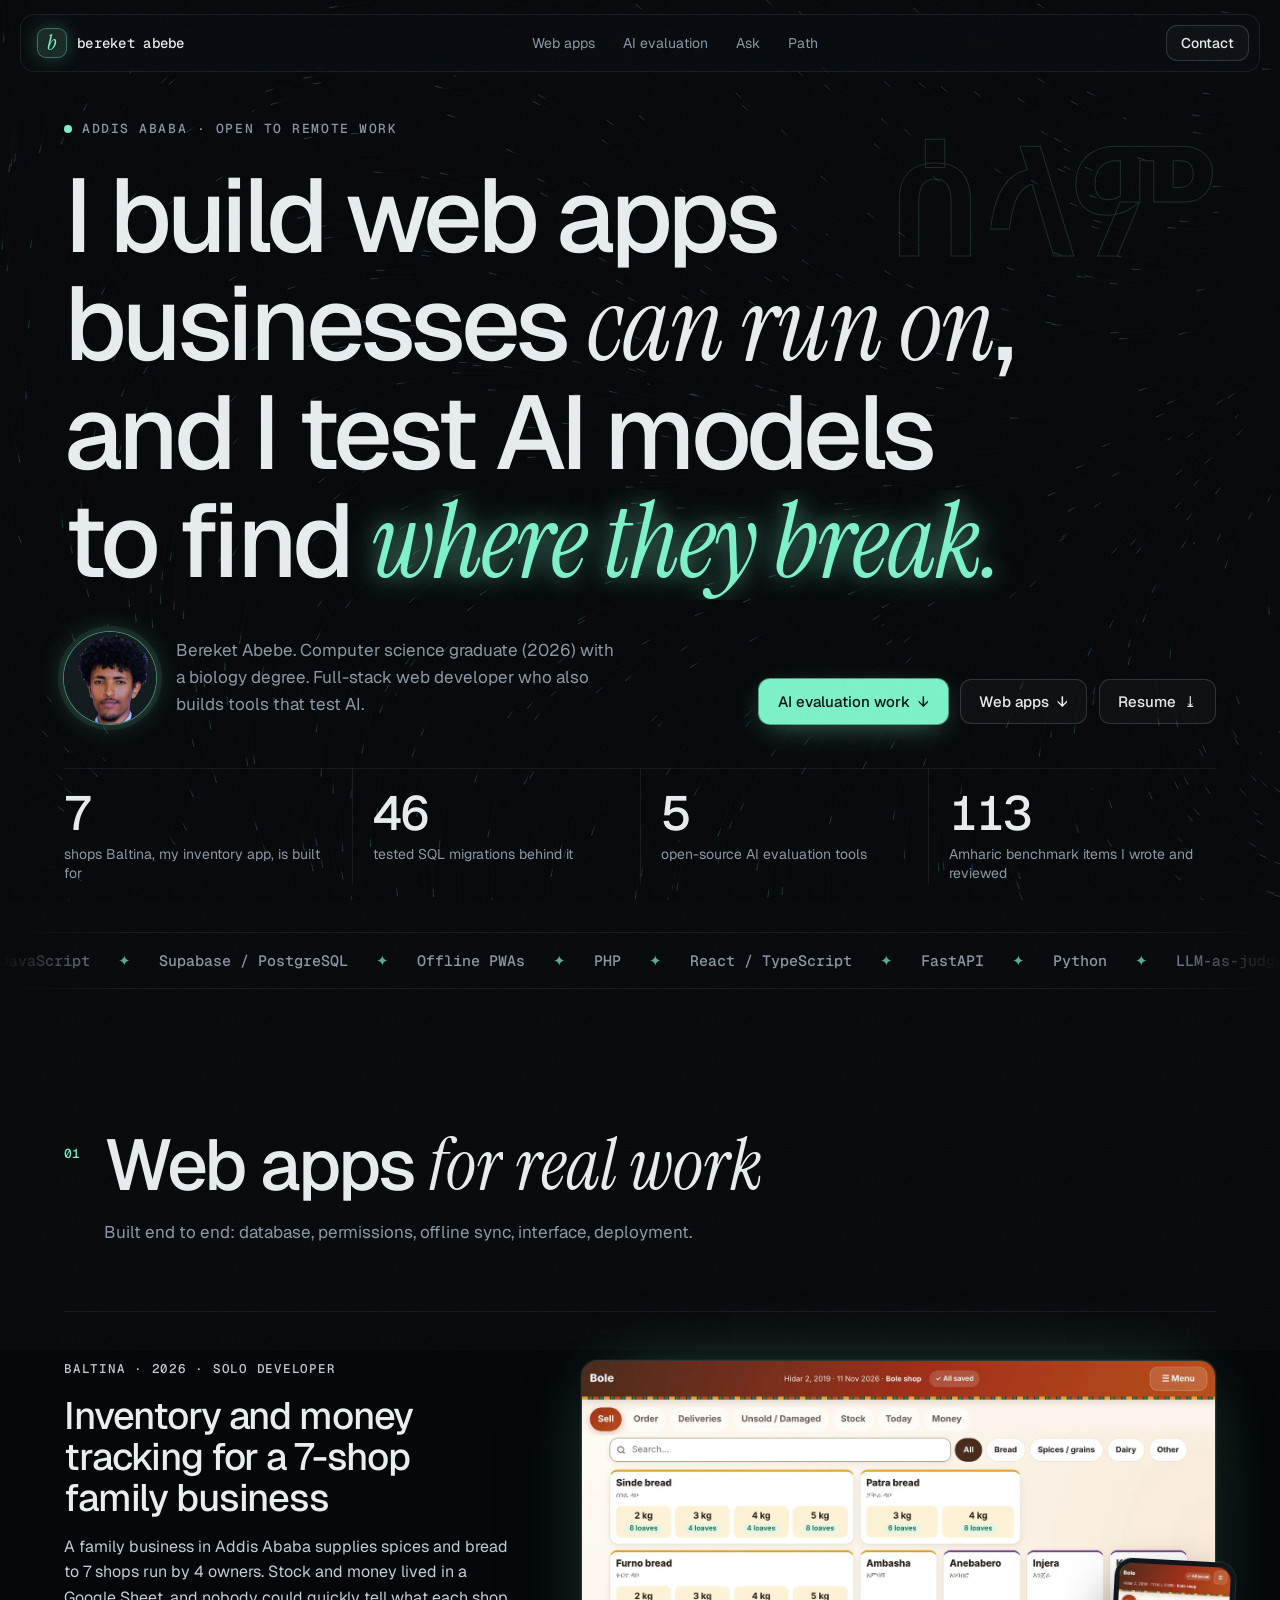
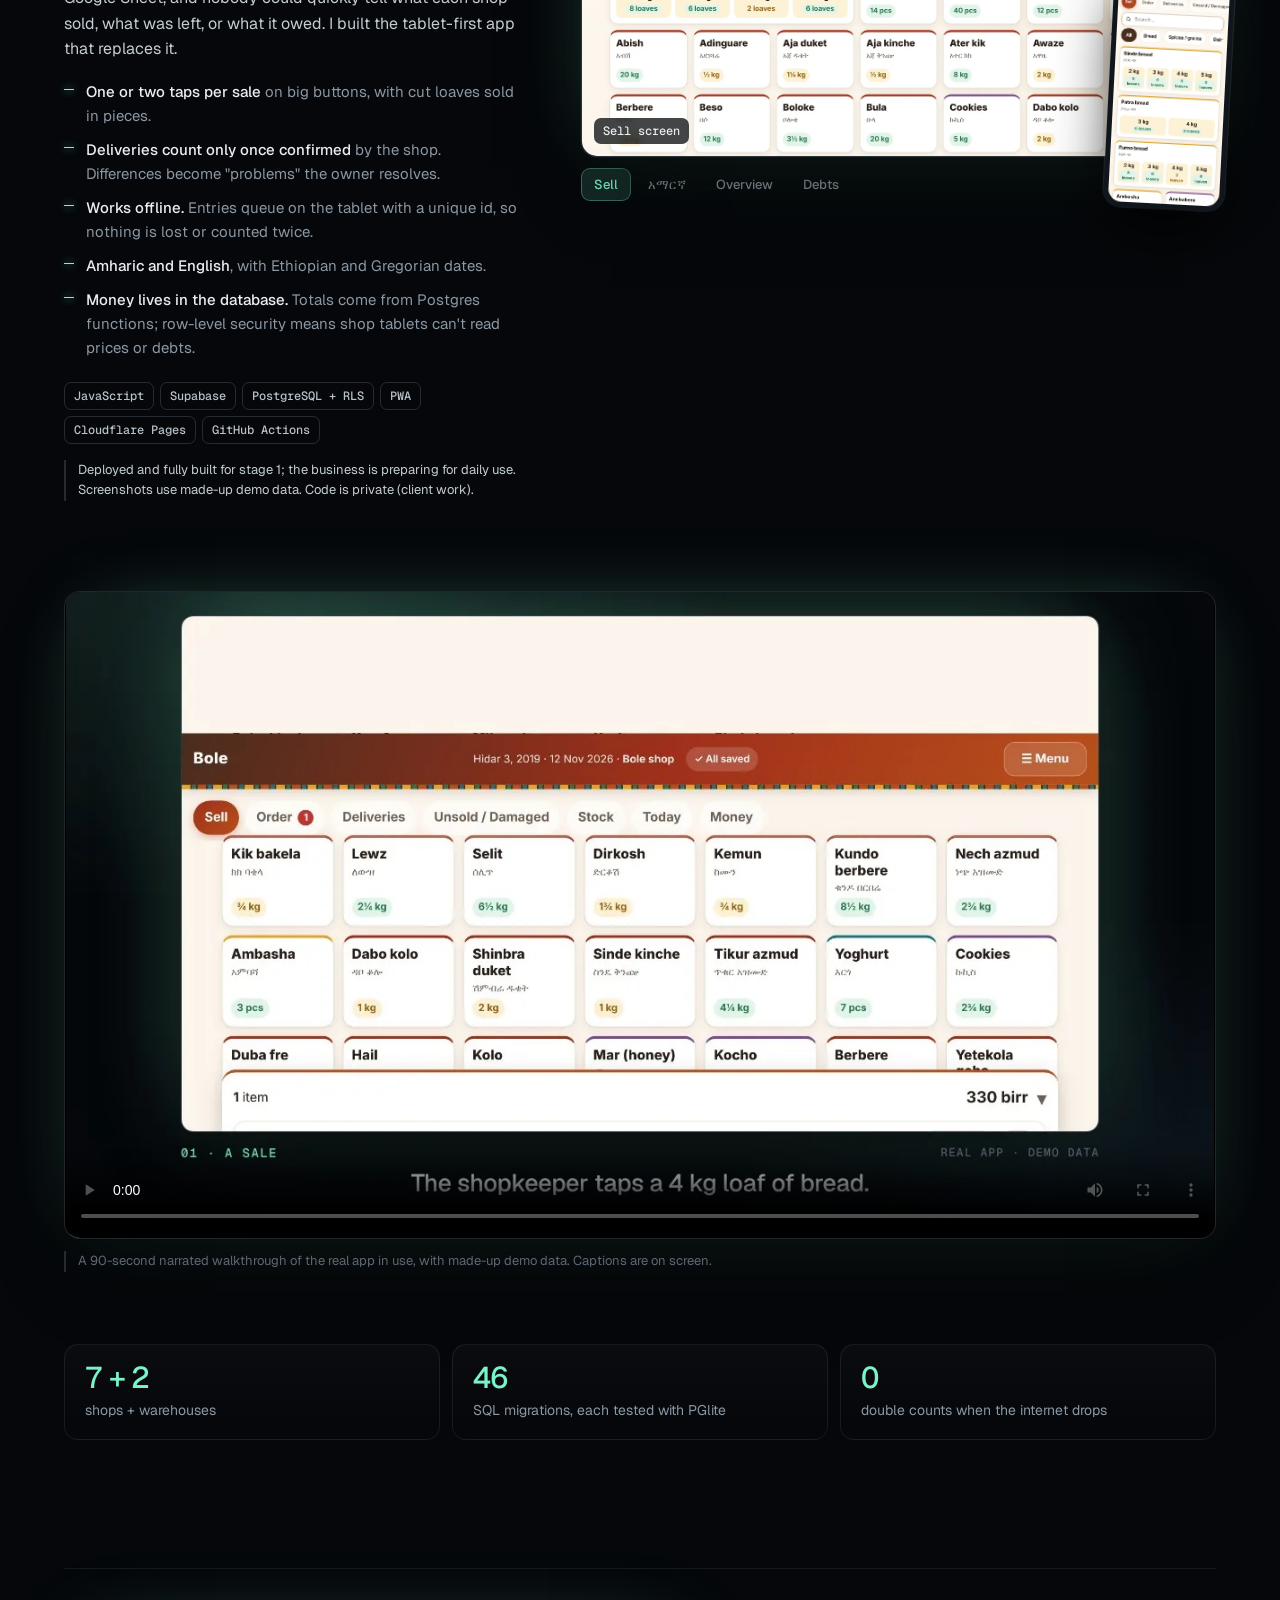
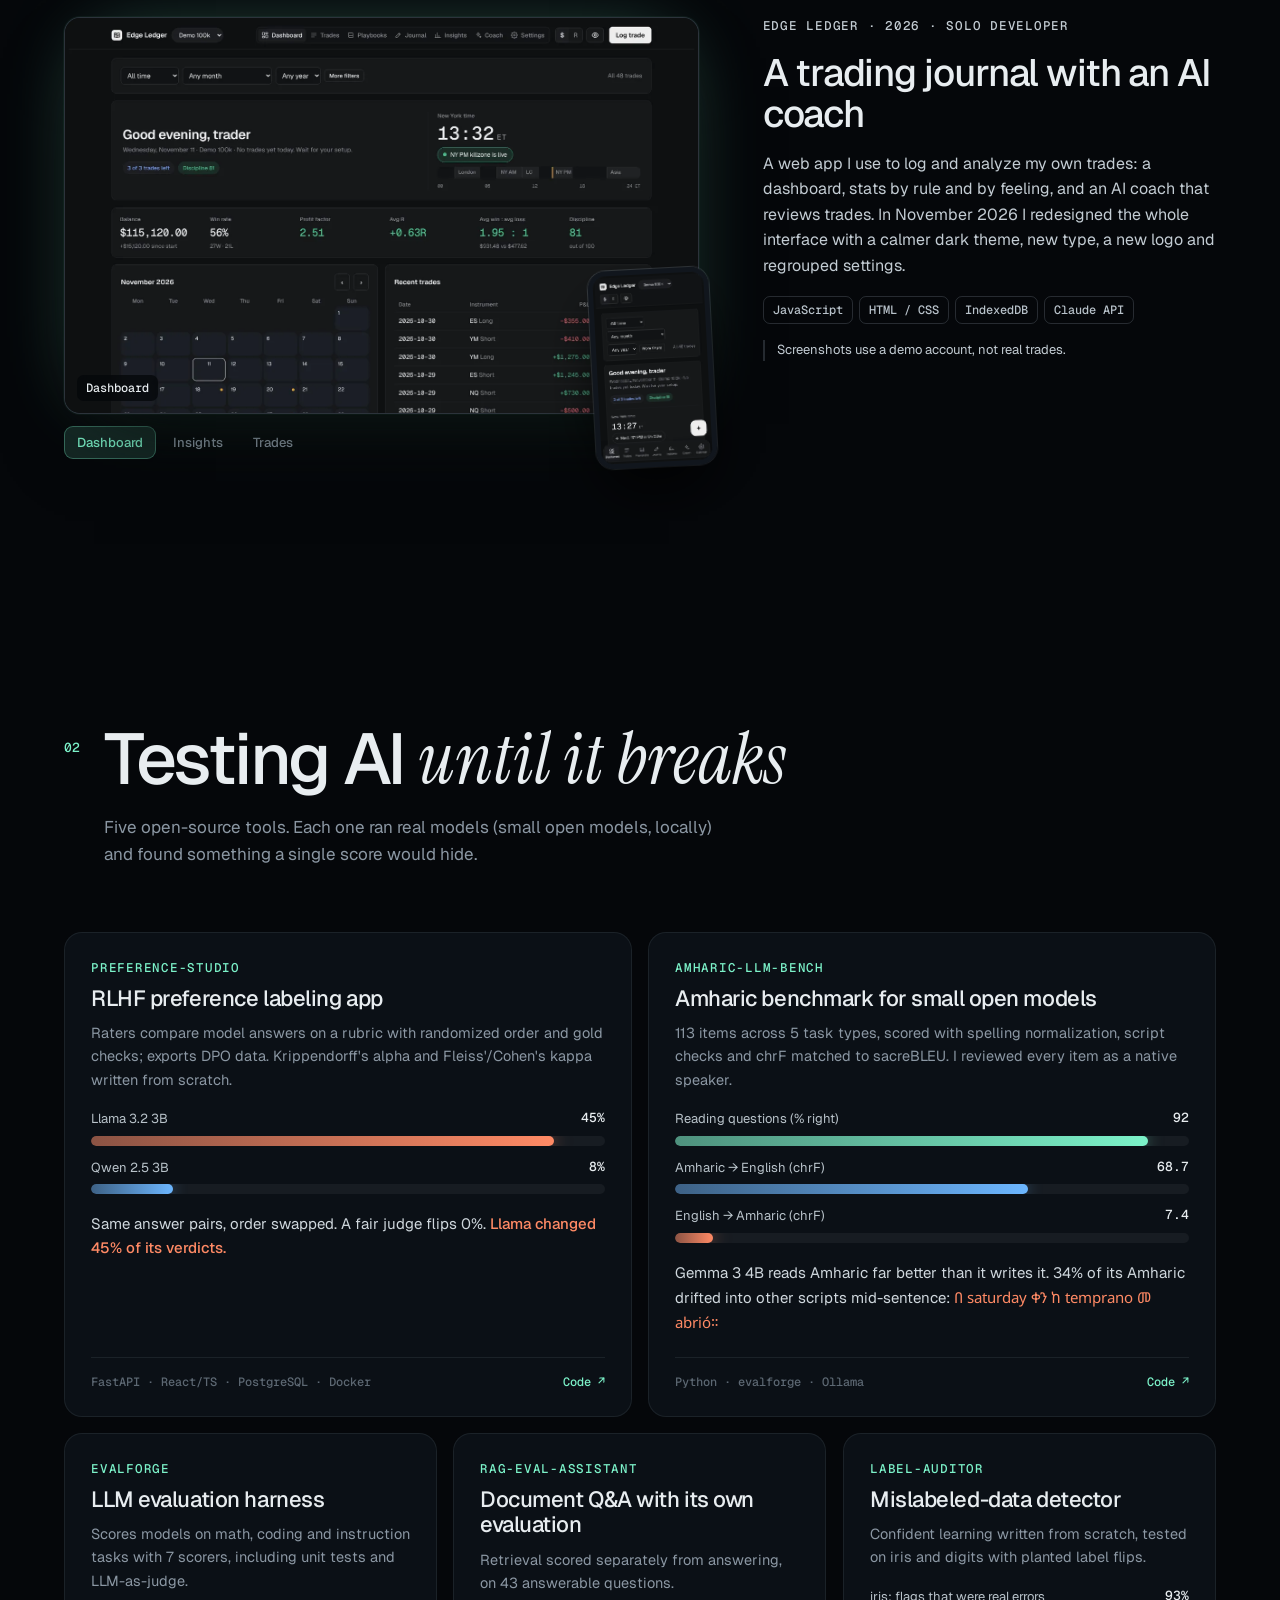
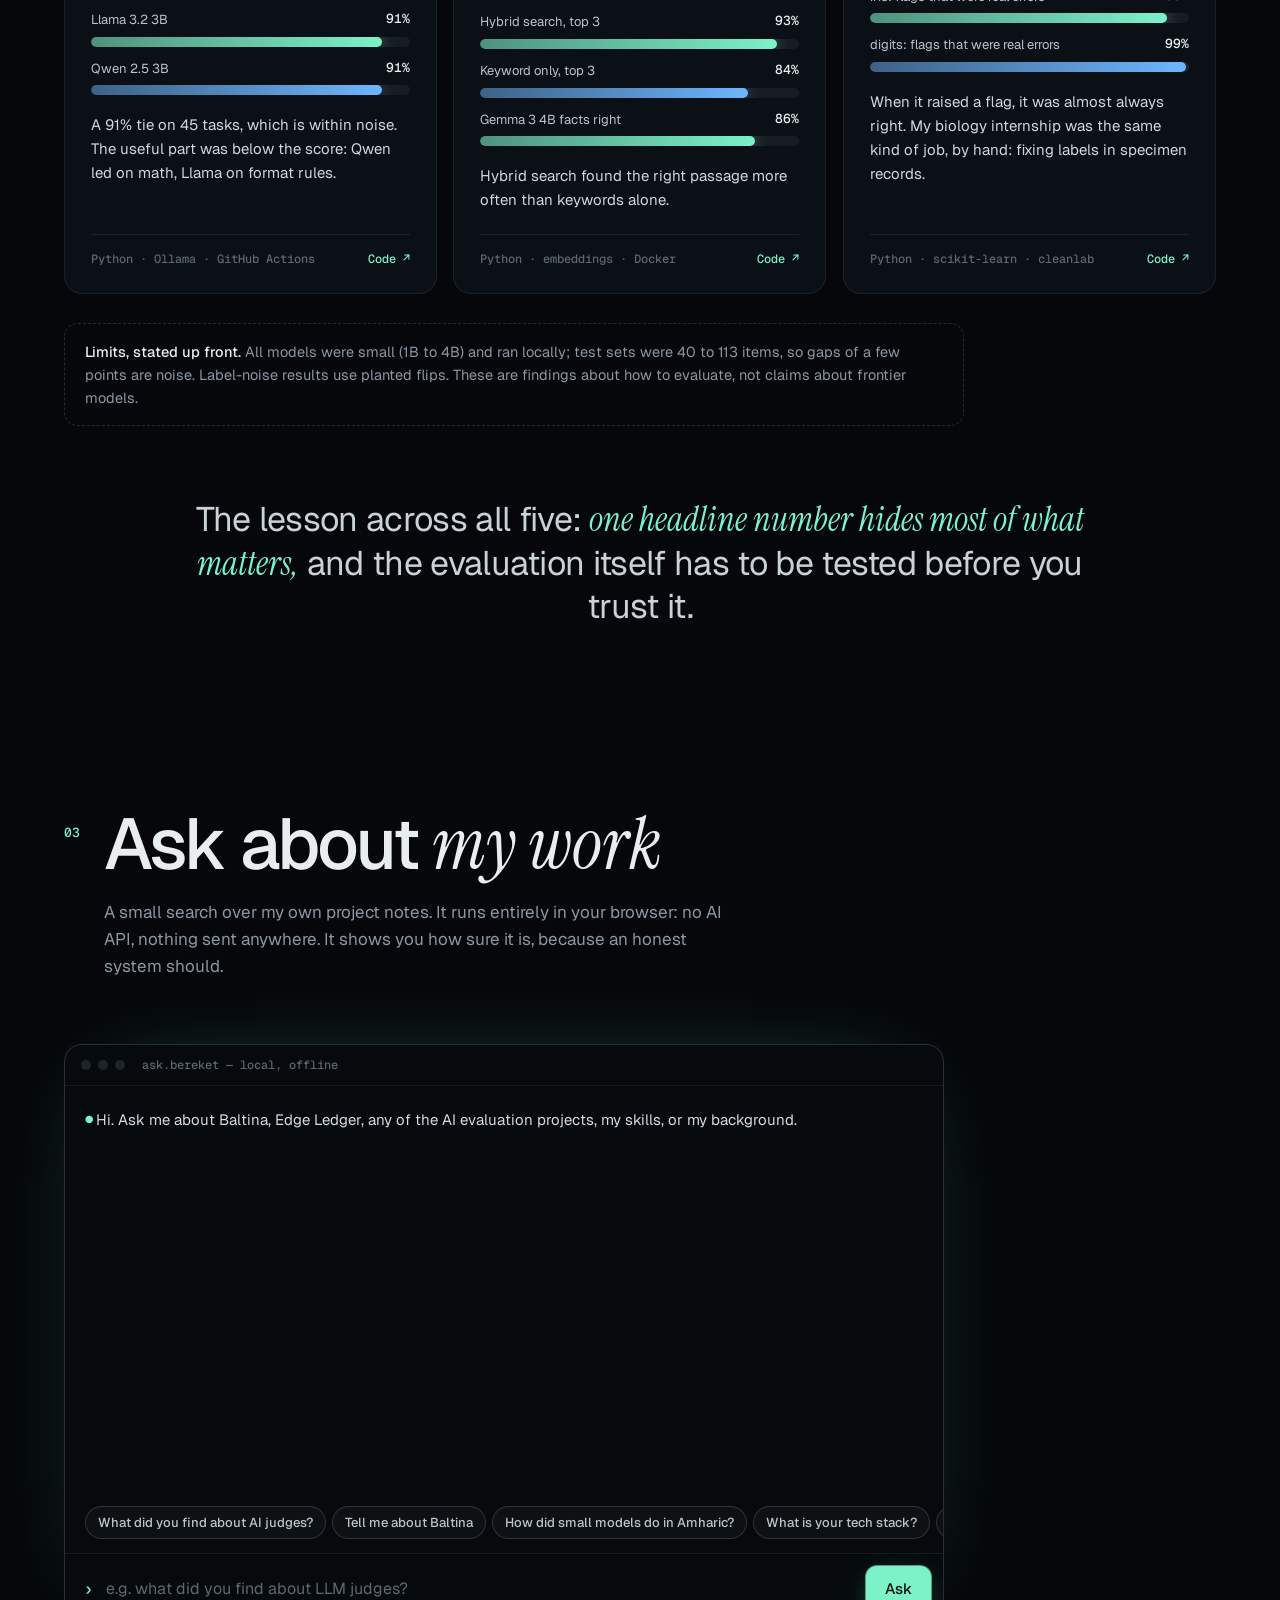
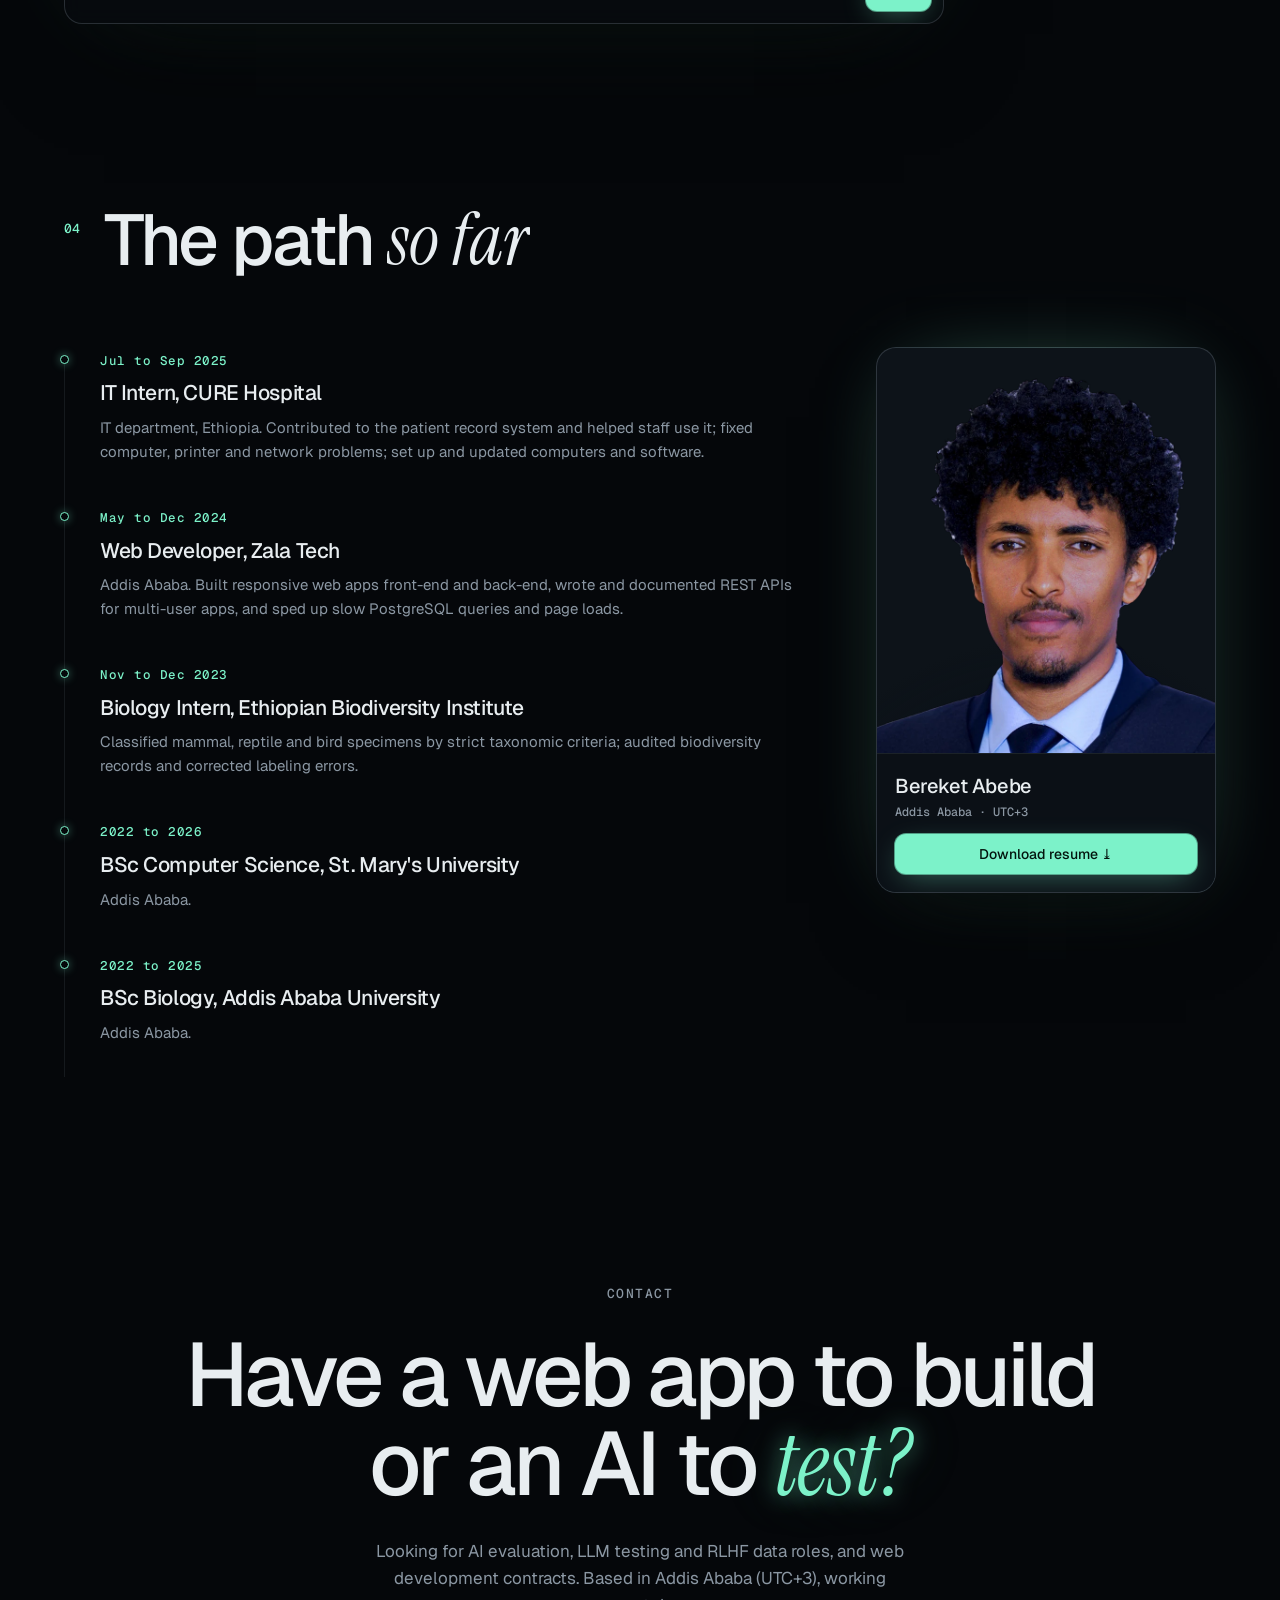
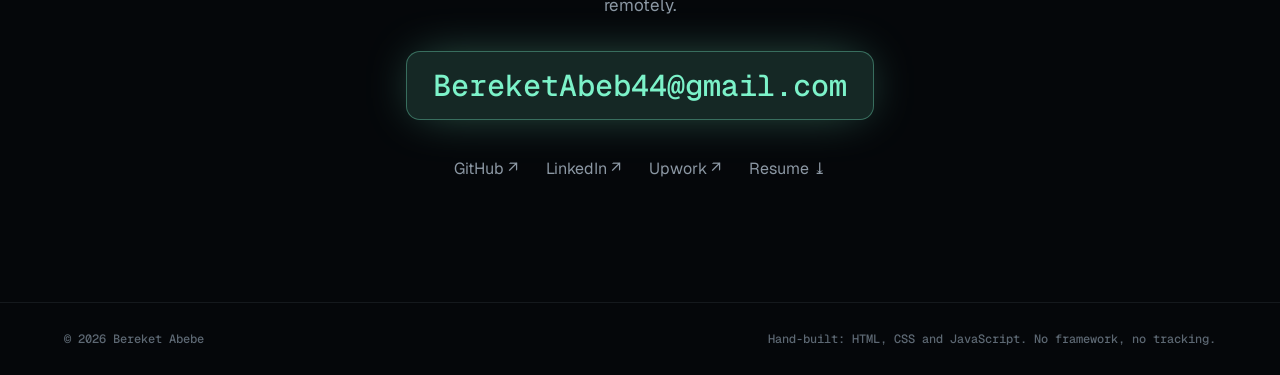
==== commit 239cf451: "Show the whole head in the intro photo and make it larger Co-Authored-By: Claude Fable 5.2 <noreply@" ====
--- a/index.html
+++ b/index.html
@@ -44,7 +44,7 @@
       <span class="line"><span class="word">to find <em class="ink">where they break.</em></span></span>
     </h1>
     <div class="hero-foot reveal">
-      <div class="who"><img class="avatar" src="img/bereket-sm.webp" alt="Bereket Abebe" width="96" height="96"><p class="hero-sub">Bereket Abebe. Computer science graduate (2026) with a biology degree. Full-stack web developer who also builds tools that test AI.</p></div>
+      <div class="who"><img class="avatar" src="img/bereket-sm.webp" alt="Bereket Abebe" width="288" height="288"><p class="hero-sub">Bereket Abebe. Computer science graduate (2026) with a biology degree. Full-stack web developer who also builds tools that test AI.</p></div>
       <div class="hero-actions">
         <a class="btn btn-ink magnetic" href="#ai">AI evaluation work <span aria-hidden="true">↓</span></a>
         <a class="btn btn-ghost magnetic" href="#web">Web apps <span aria-hidden="true">↓</span></a>
--- a/styles.css
+++ b/styles.css
@@ -281,3 +281,7 @@
 .portrait figcaption{position:static;padding:16px 18px 18px;background:#0b1016;border-top:1px solid var(--line)}
 /* v5: no glow behind the hair, soft light from below instead */
 .portrait{background:radial-gradient(110% 70% at 50% 108%,rgba(124,242,201,.20),rgba(108,182,255,.06) 50%,#0d1319 78%)}
+/* v6: larger, calmer avatar that shows the whole head */
+.who{gap:20px;max-width:560px}
+.avatar{width:92px;height:92px;box-shadow:0 0 0 1px rgba(124,242,201,.45),0 0 0 6px rgba(124,242,201,.08),0 0 34px -8px var(--ink-glow)}
+@media (max-width:720px){.avatar{width:72px;height:72px}}
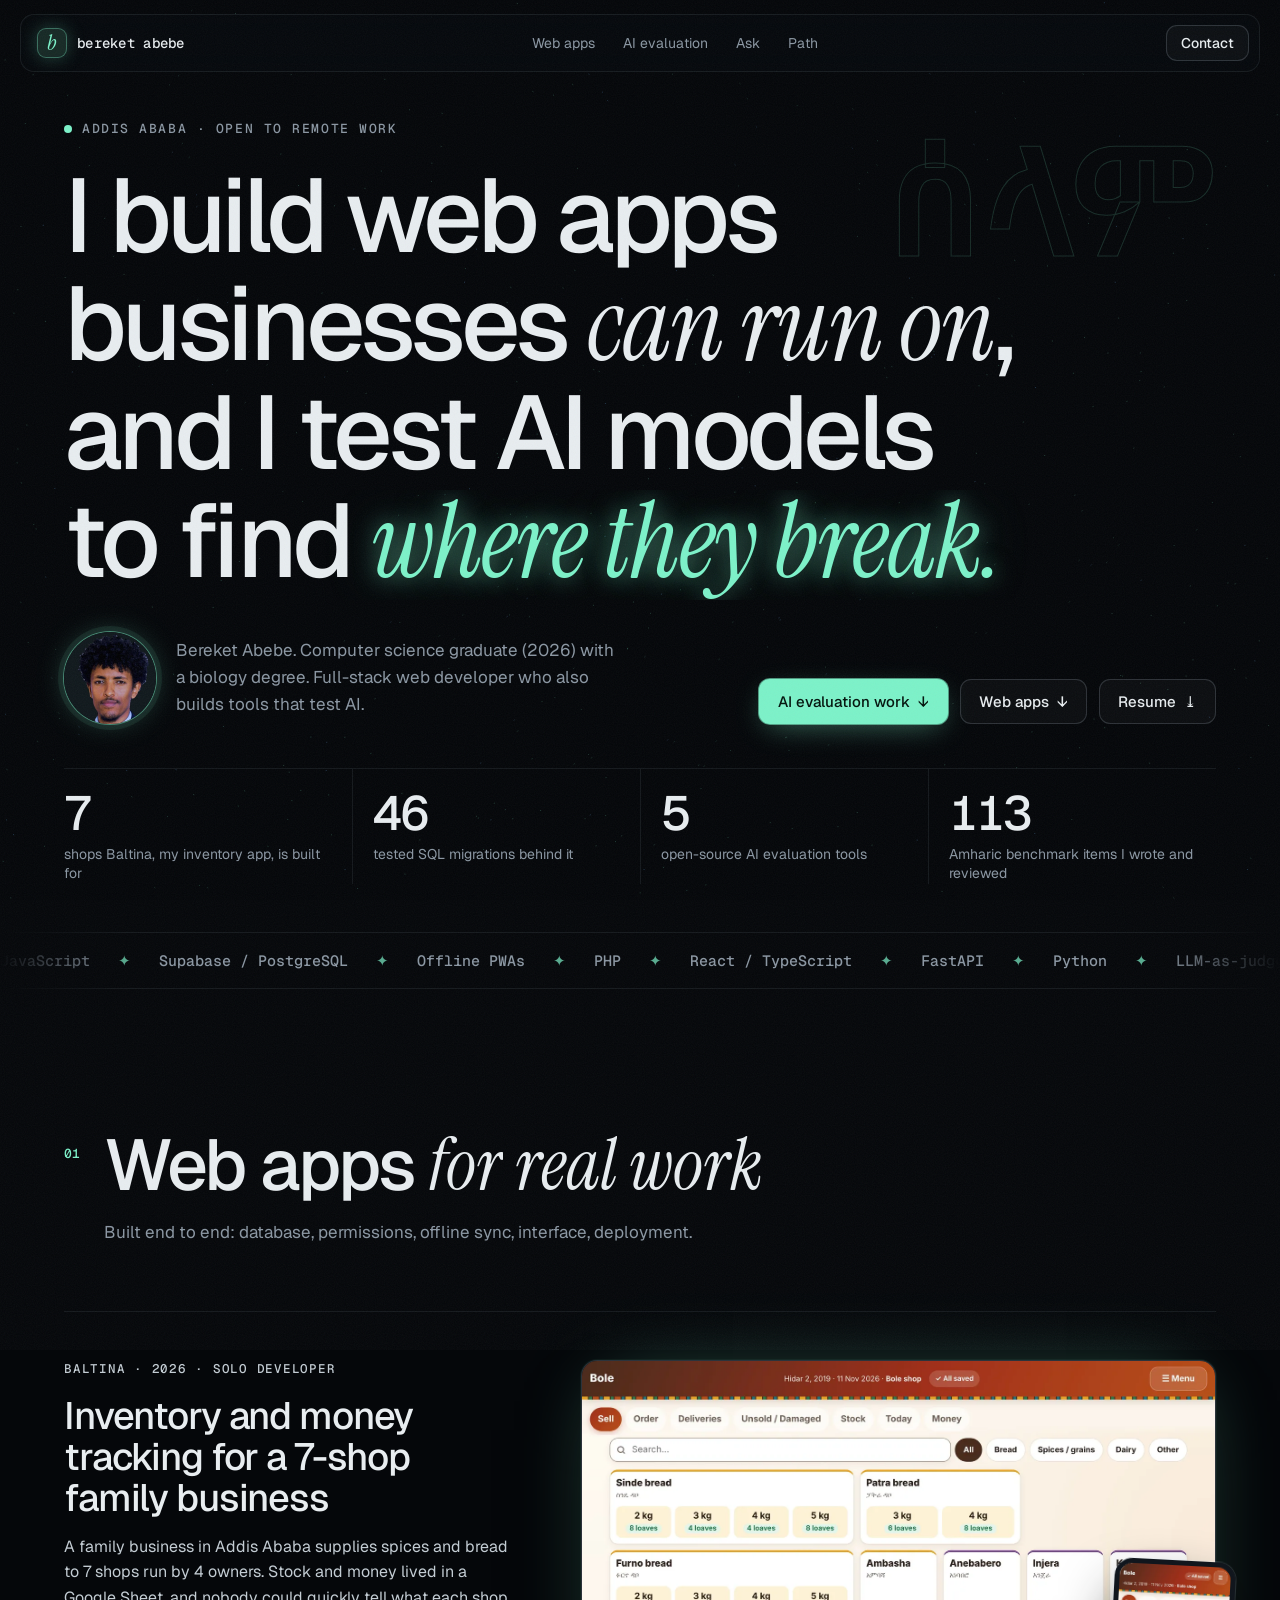
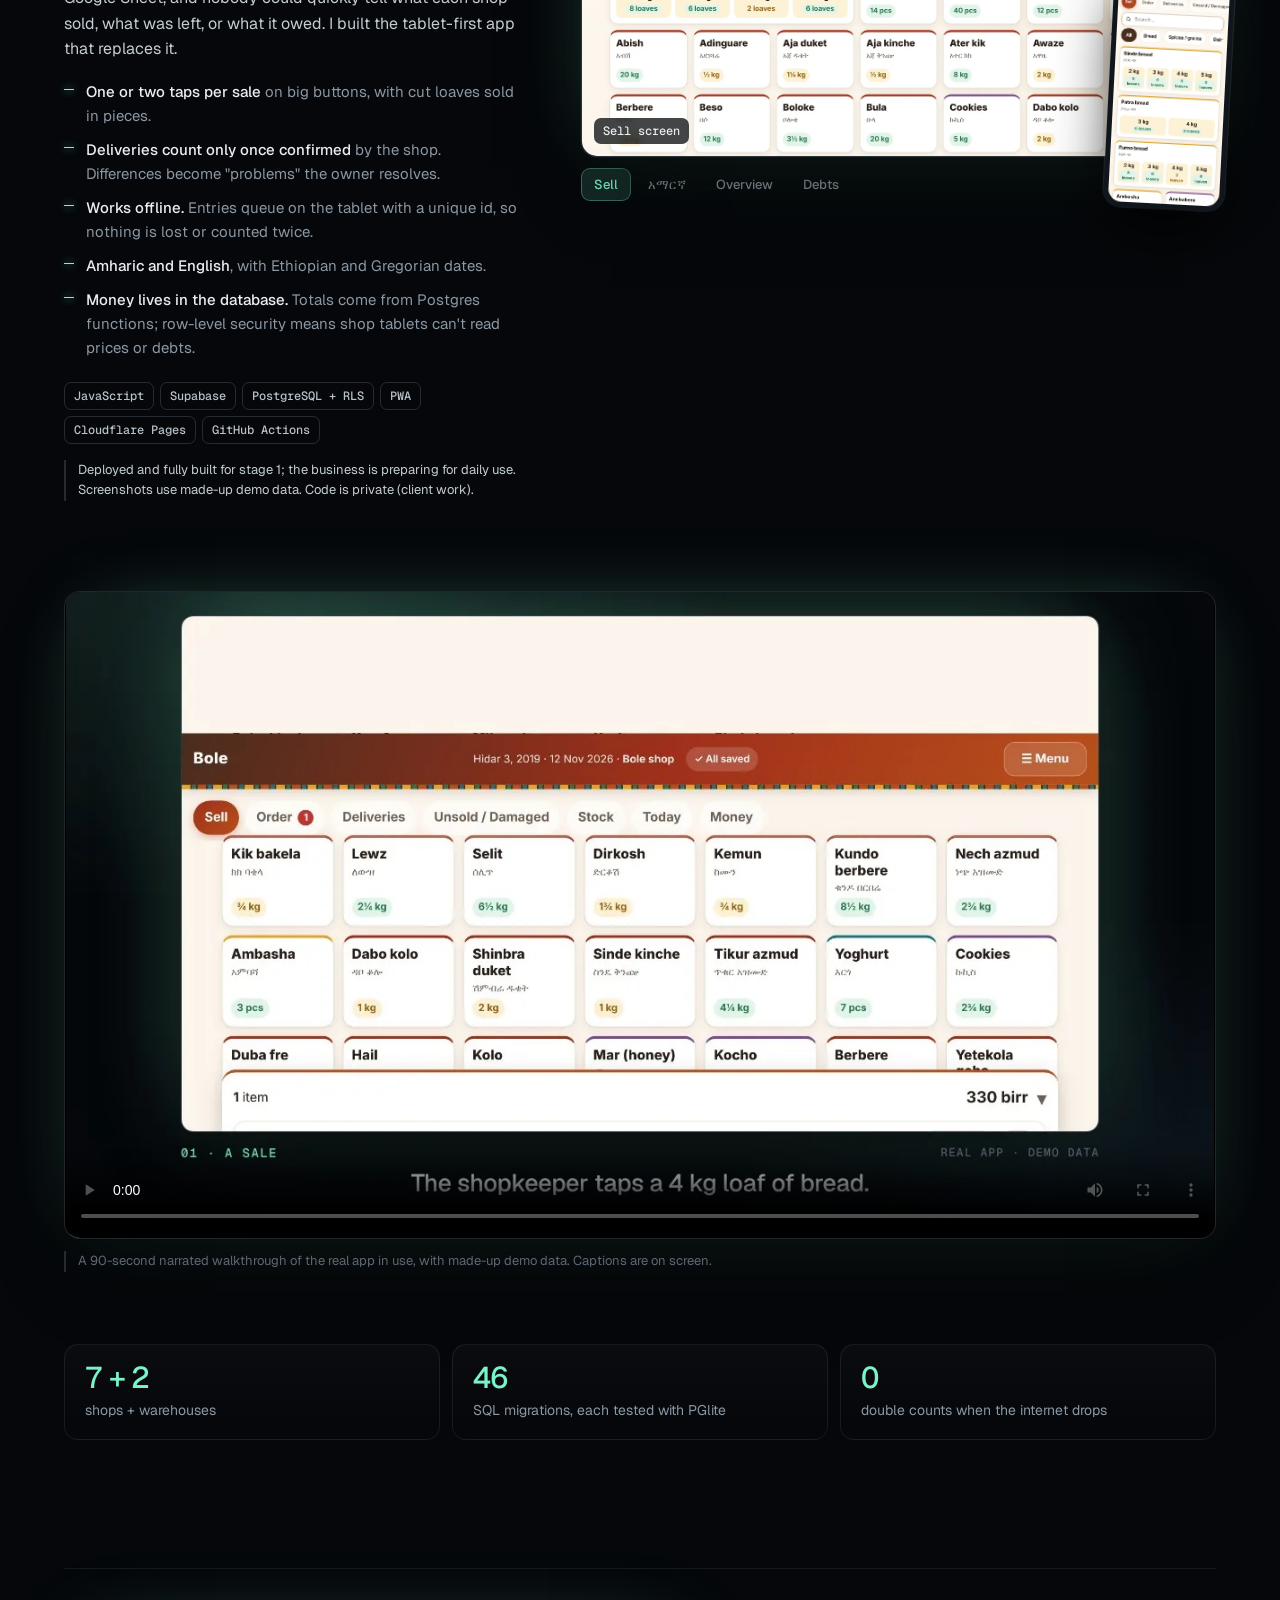
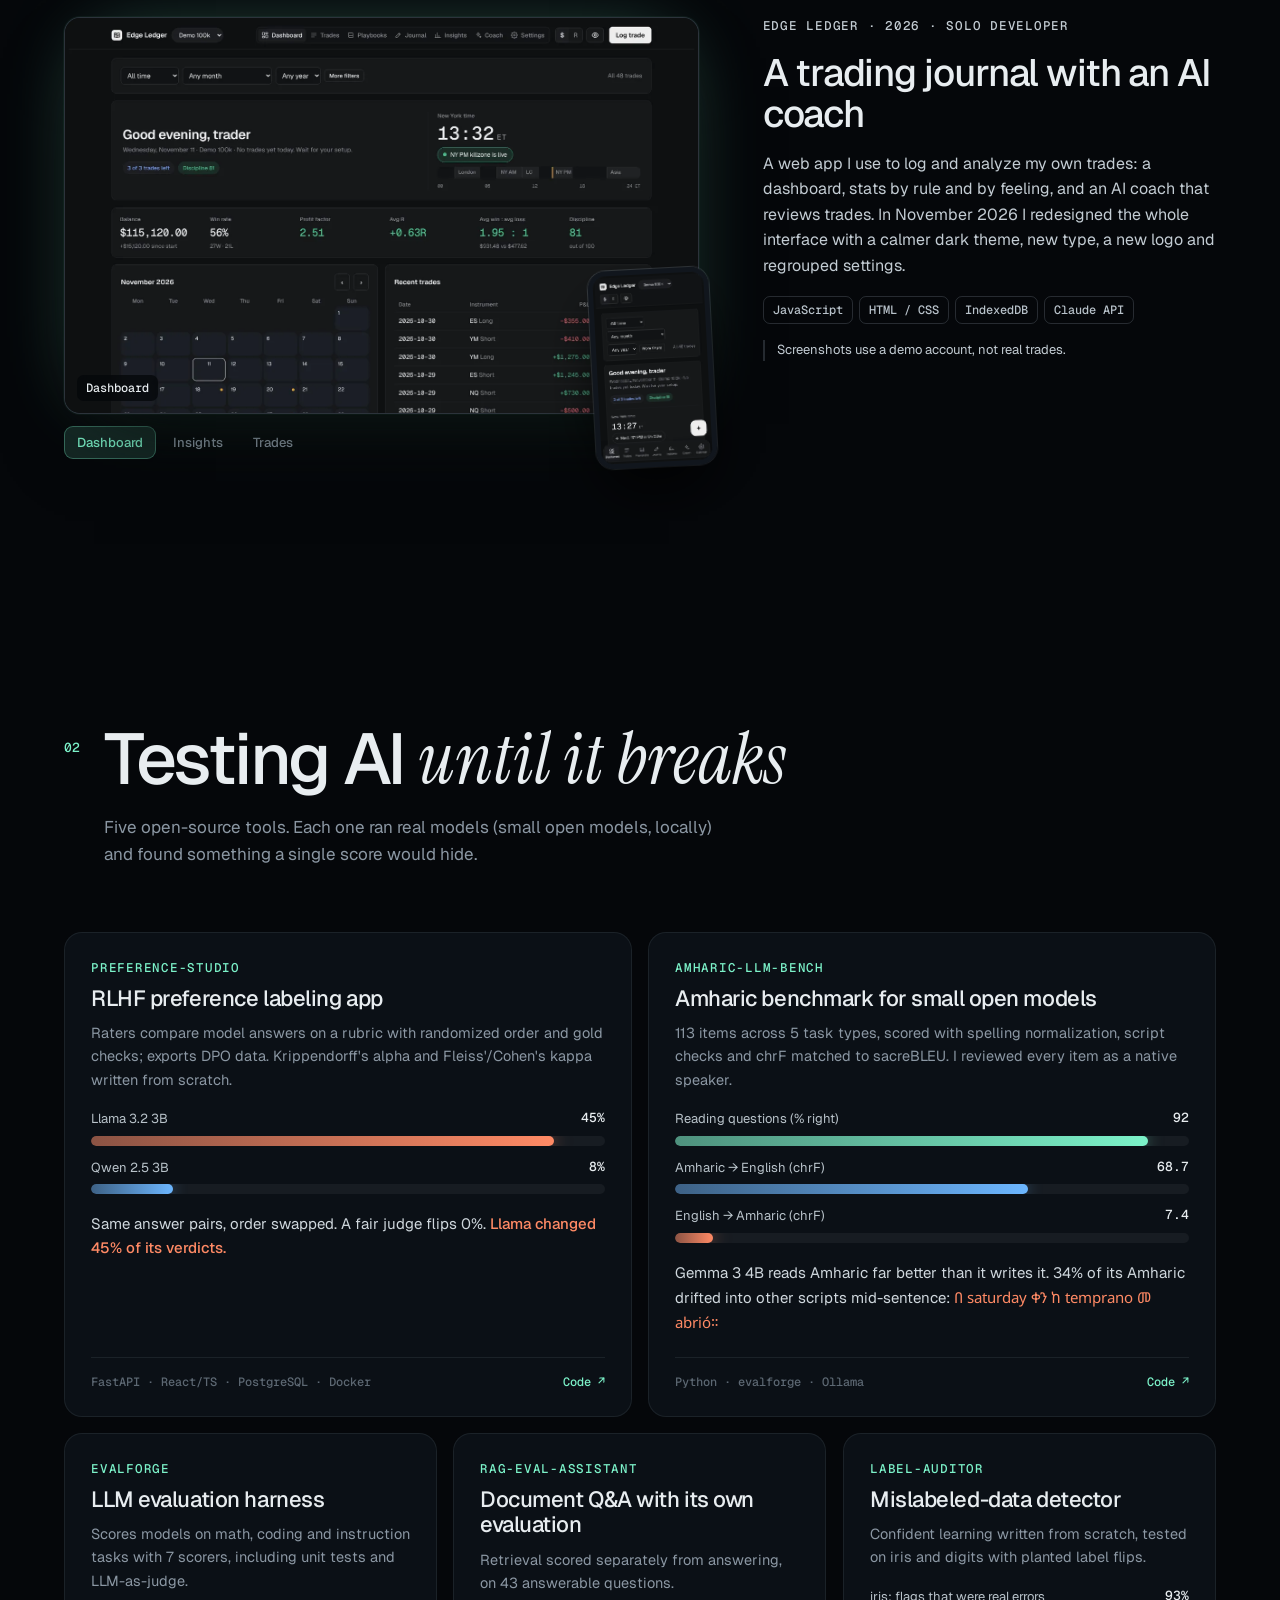
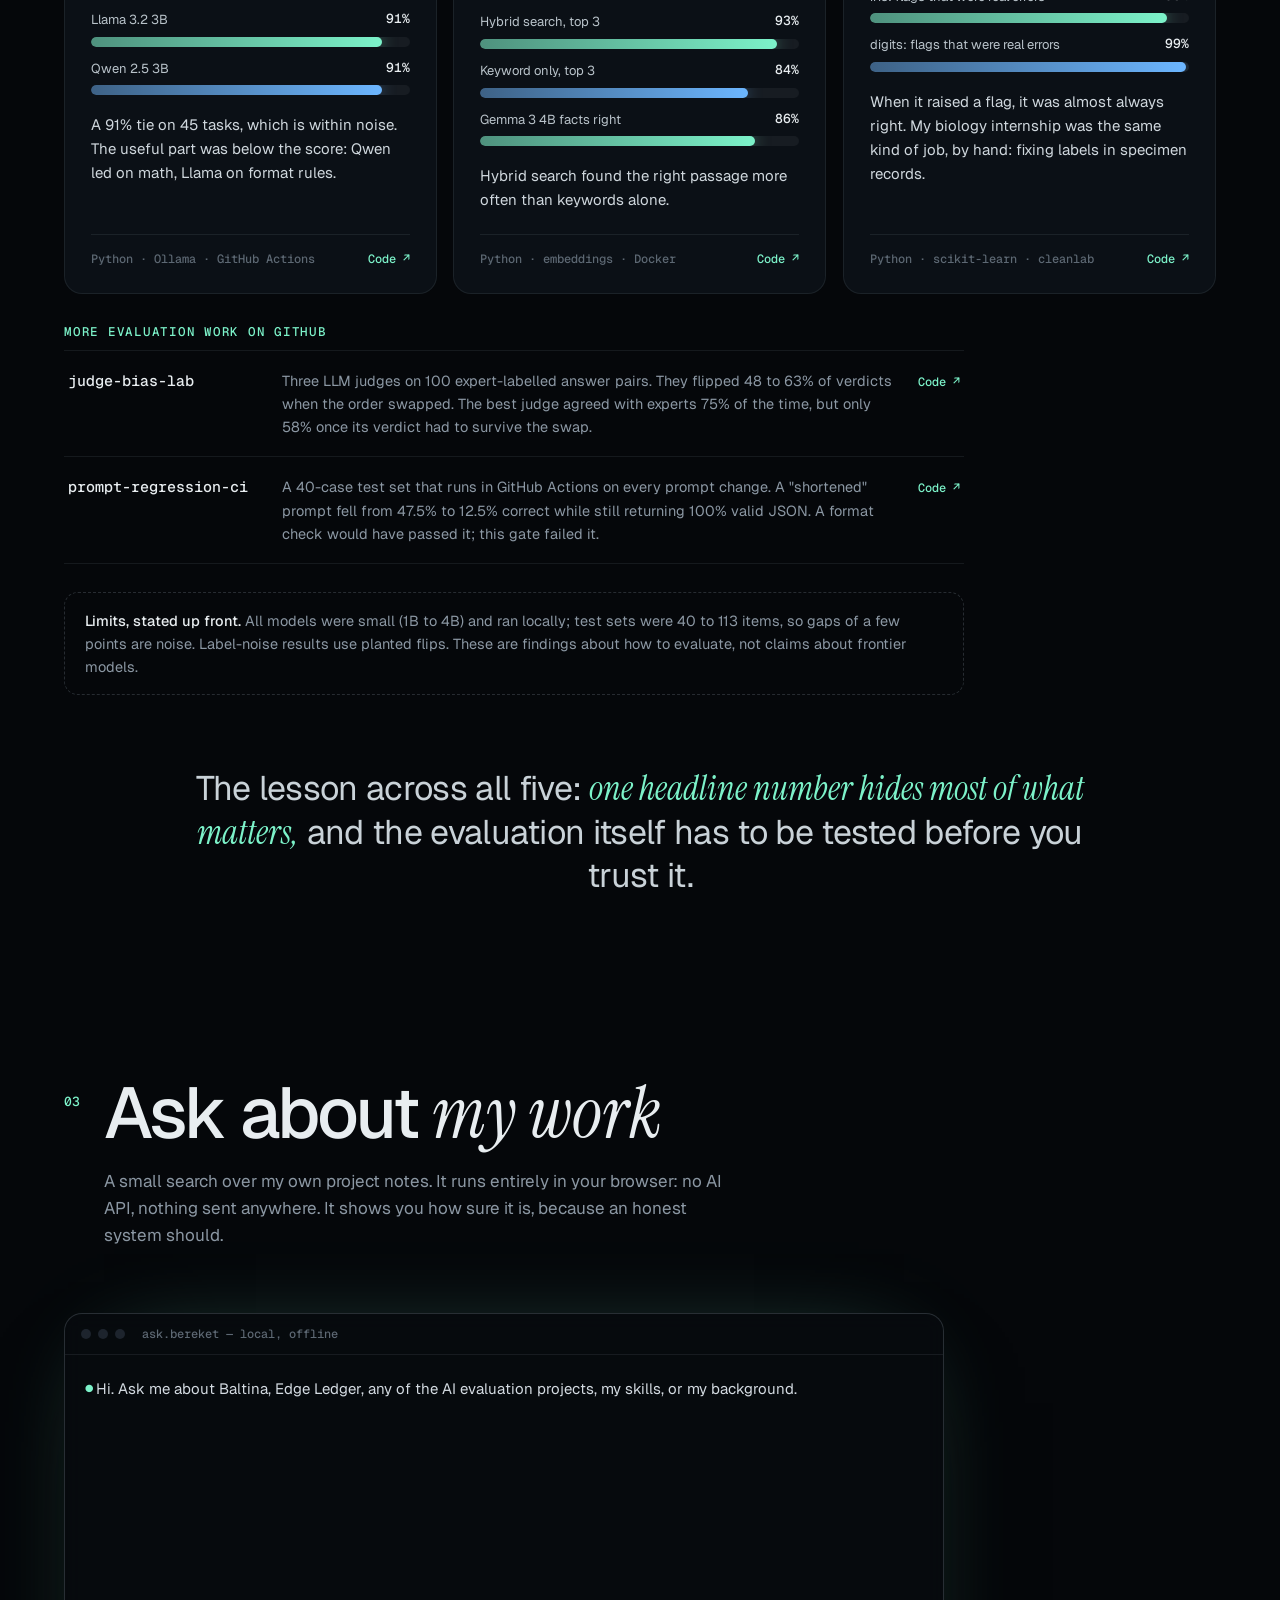
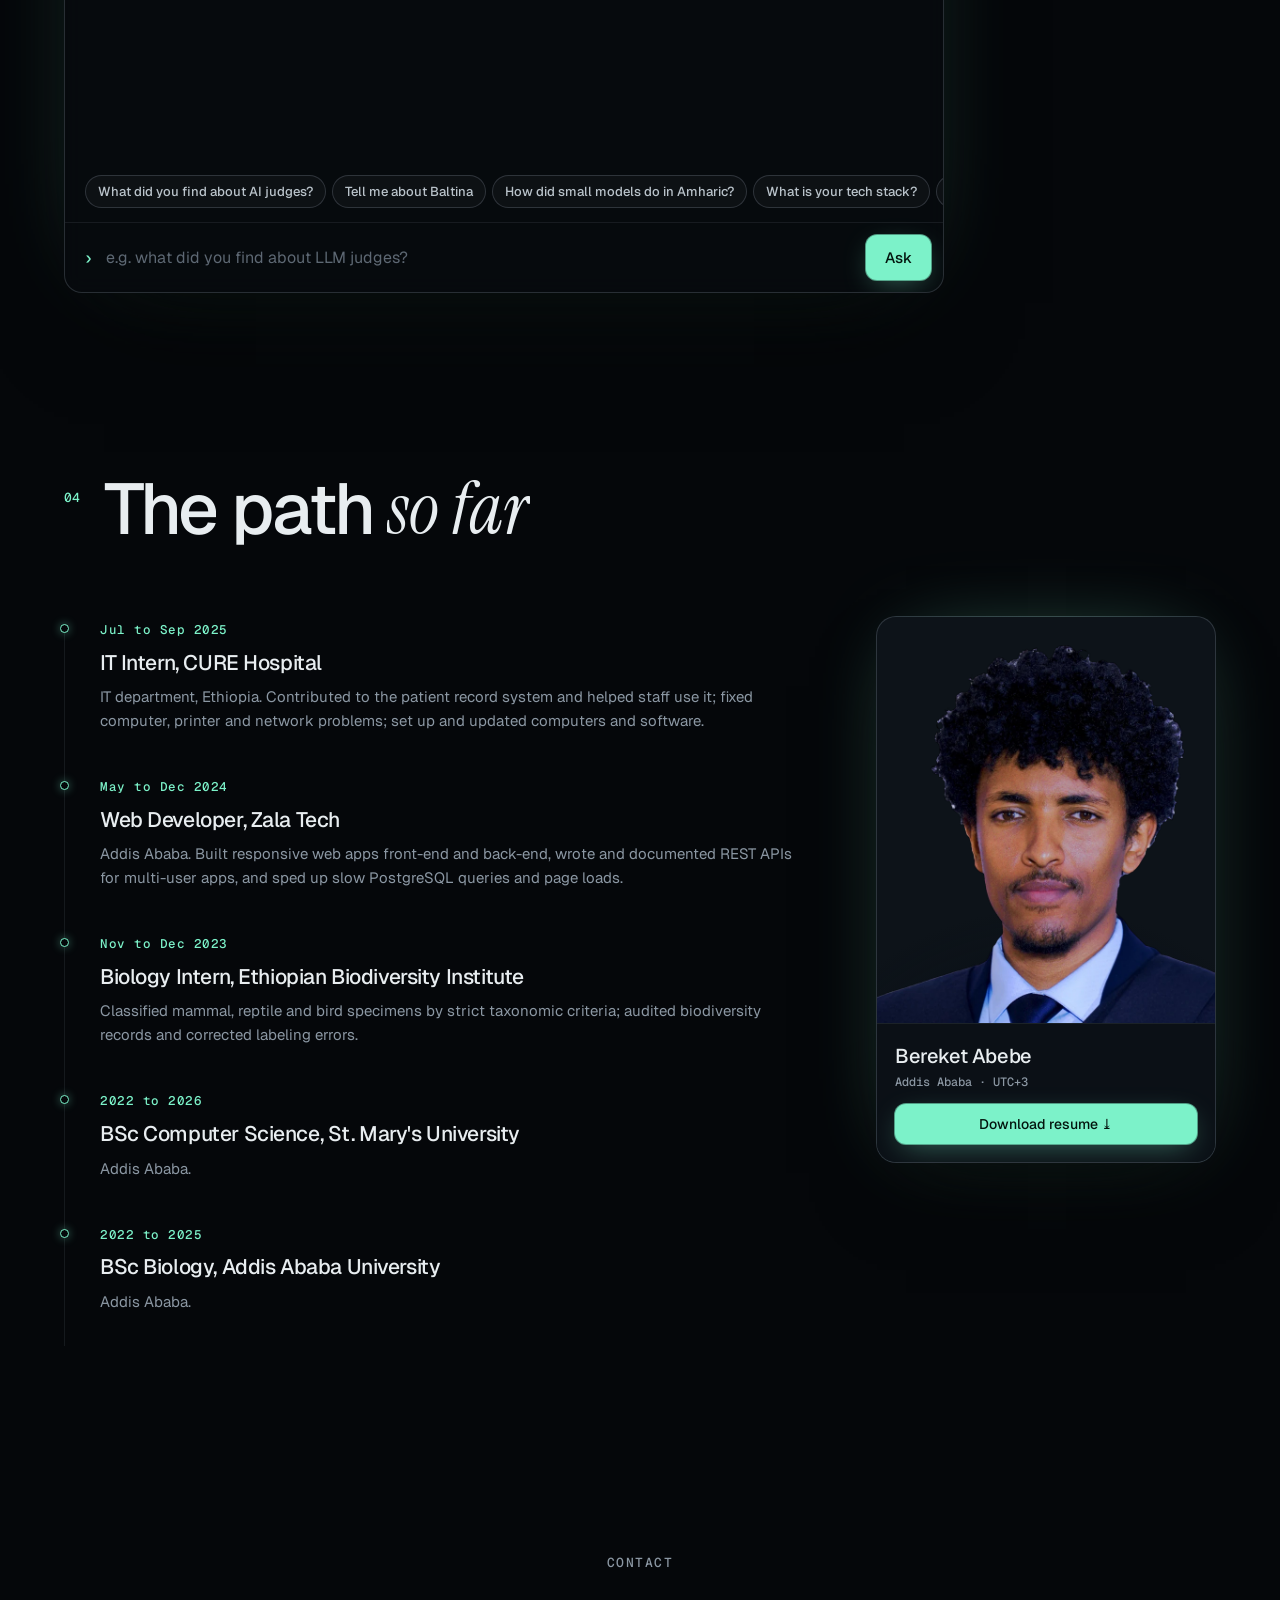
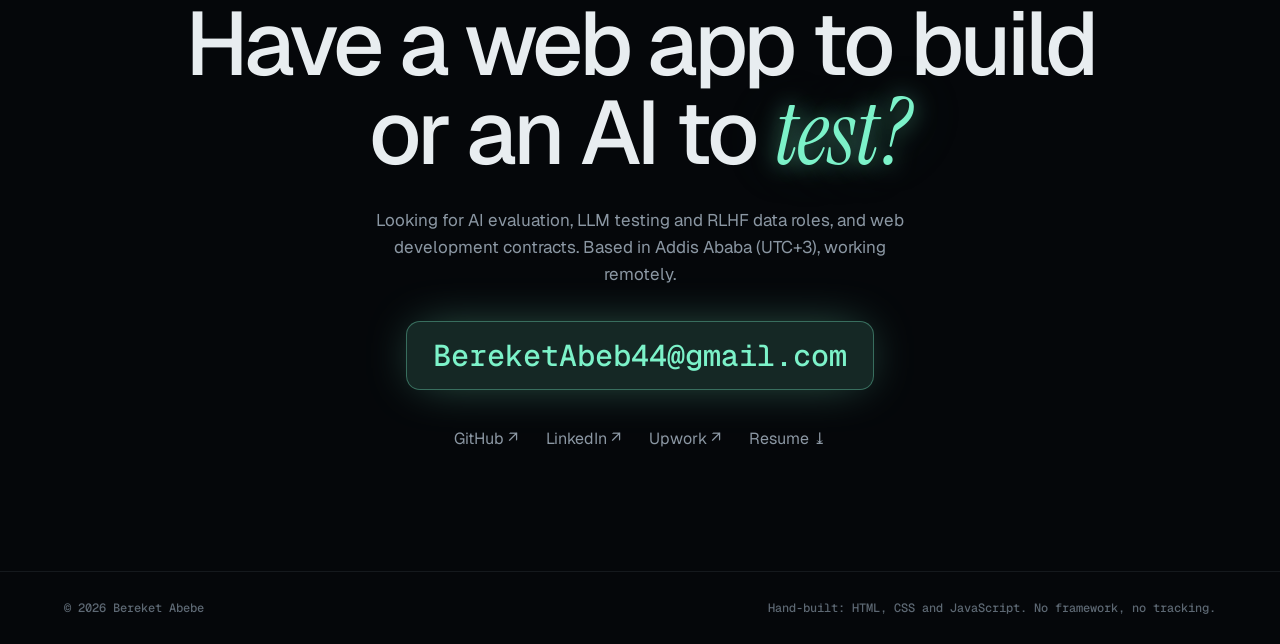
==== commit 6f54b8d7: "Add ink cursor and two more evaluation projects Co-Authored-By: Claude Fable 5.2 <noreply@anthropic." ====
--- a/index.html
+++ b/index.html
@@ -20,6 +20,7 @@
 <canvas id="ink" aria-hidden="true"></canvas>
 <div class="grain" aria-hidden="true"></div>
 <div class="cursor-glow" aria-hidden="true"></div>
+<div class="cur-ring" aria-hidden="true"></div><div class="cur-dot" aria-hidden="true"></div>
 
 <div class="progress" aria-hidden="true"><i id="prog"></i></div>
 <header class="nav" id="nav">
@@ -190,6 +191,19 @@
         <footer><span>Python · scikit-learn · cleanlab</span><a href="https://github.com/Beki-hck/label-auditor" target="_blank" rel="noopener">Code ↗</a></footer>
       </article>
     </div>
+    <div class="more reveal">
+      <p class="kicker">More evaluation work on GitHub</p>
+      <a class="more-row" href="https://github.com/Beki-hck/judge-bias-lab" target="_blank" rel="noopener">
+        <b>judge-bias-lab</b>
+        <span>Three LLM judges on 100 expert-labelled answer pairs. They flipped 48 to 63% of verdicts when the order swapped. The best judge agreed with experts 75% of the time, but only 58% once its verdict had to survive the swap.</span>
+        <i>Code ↗</i>
+      </a>
+      <a class="more-row" href="https://github.com/Beki-hck/prompt-regression-ci" target="_blank" rel="noopener">
+        <b>prompt-regression-ci</b>
+        <span>A 40-case test set that runs in GitHub Actions on every prompt change. A "shortened" prompt fell from 47.5% to 12.5% correct while still returning 100% valid JSON. A format check would have passed it; this gate failed it.</span>
+        <i>Code ↗</i>
+      </a>
+    </div>
     <p class="limits reveal"><b>Limits, stated up front.</b> All models were small (1B to 4B) and ran locally; test sets were 40 to 113 items, so gaps of a few points are noise. Label-noise results use planted flips. These are findings about how to evaluate, not claims about frontier models.</p>
     <p class="lesson reveal">The lesson across all five: <em>one headline number hides most of what matters,</em> and the evaluation itself has to be tested before you trust it.</p>
   </section>
--- a/styles.css
+++ b/styles.css
@@ -285,3 +285,23 @@
 .who{gap:20px;max-width:560px}
 .avatar{width:92px;height:92px;box-shadow:0 0 0 1px rgba(124,242,201,.45),0 0 0 6px rgba(124,242,201,.08),0 0 34px -8px var(--ink-glow)}
 @media (max-width:720px){.avatar{width:72px;height:72px}}
+
+/* v7: more work rows + ink cursor */
+.more{margin:28px 0 0;max-width:900px}
+.more-row{display:grid;grid-template-columns:190px 1fr auto;gap:8px 24px;align-items:baseline;padding:18px 4px;border-top:1px solid var(--line);text-decoration:none;transition:background .3s,padding .4s var(--ease)}
+.more-row:last-child{border-bottom:1px solid var(--line)}
+.more-row b{font:500 15px var(--mono);color:var(--text)}
+.more-row span{color:var(--muted);font-size:14.5px}
+.more-row i{font:500 12px var(--mono);color:var(--ink);font-style:normal;white-space:nowrap}
+.more-row:hover{background:rgba(124,242,201,.04);padding-left:14px;padding-right:14px}
+@media (max-width:720px){.more-row{grid-template-columns:1fr auto}.more-row span{grid-column:1/-1;grid-row:2}}
+.cur-dot,.cur-ring{position:fixed;left:0;top:0;pointer-events:none;z-index:100;border-radius:50%;opacity:0;will-change:transform}
+.cur-dot{width:8px;height:8px;margin:-4px 0 0 -4px;background:var(--ink);box-shadow:0 0 12px var(--ink),0 0 28px var(--ink-glow);transition:opacity .3s,width .25s var(--ease),height .25s var(--ease),margin .25s var(--ease)}
+.cur-ring{width:38px;height:38px;margin:-19px 0 0 -19px;border:1px solid rgba(124,242,201,.55);transition:opacity .3s,width .35s var(--ease),height .35s var(--ease),margin .35s var(--ease),background .3s,border-color .3s}
+.ink-cursor,.ink-cursor a,.ink-cursor button,.ink-cursor [data-tilt],.ink-cursor summary{cursor:none}
+.ink-cursor input,.ink-cursor video{cursor:auto}
+.ink-cursor.cur-on .cur-dot,.ink-cursor.cur-on .cur-ring{opacity:1}
+.ink-cursor.cur-link .cur-ring{width:64px;height:64px;margin:-32px 0 0 -32px;background:rgba(124,242,201,.10);border-color:var(--ink)}
+.ink-cursor.cur-link .cur-dot{width:5px;height:5px;margin:-2.5px 0 0 -2.5px}
+.ink-cursor.cur-down .cur-ring{width:26px;height:26px;margin:-13px 0 0 -13px;background:rgba(124,242,201,.25)}
+.ink-cursor.cur-native .cur-dot,.ink-cursor.cur-native .cur-ring{opacity:0}
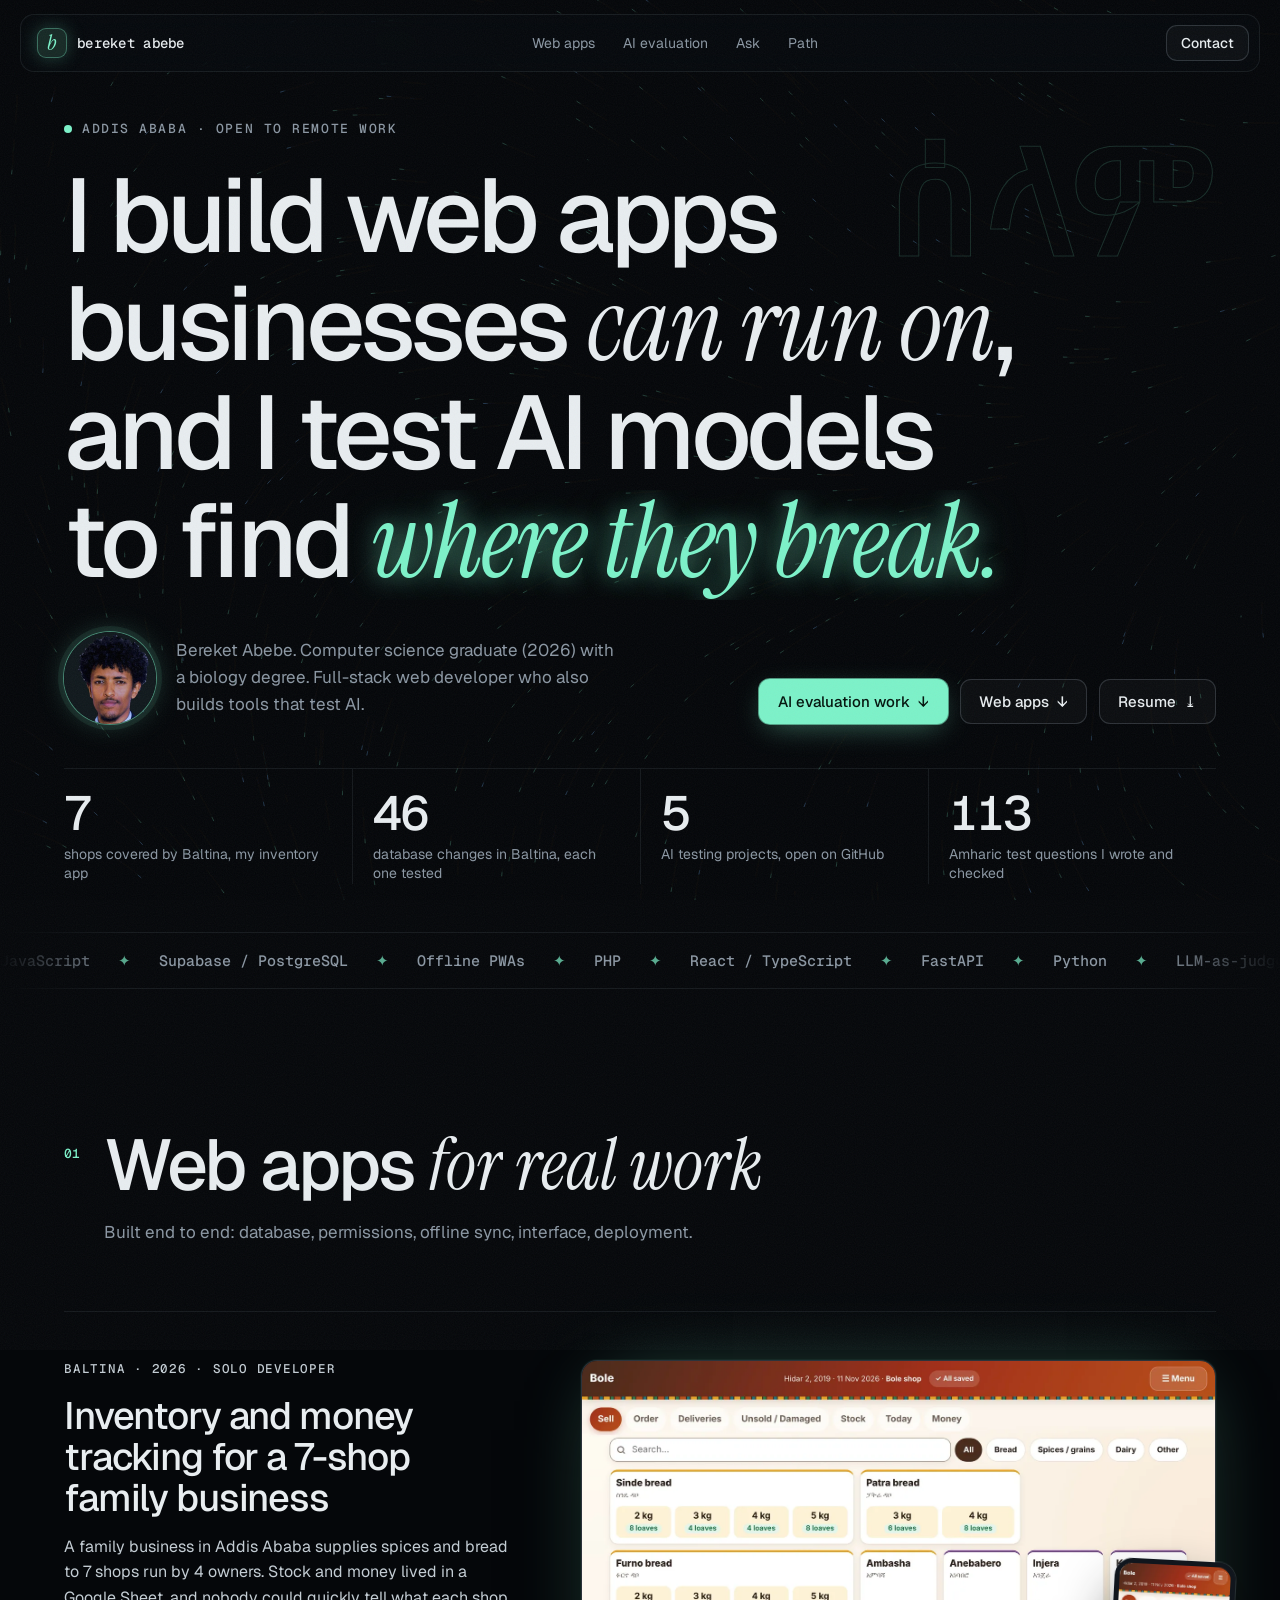
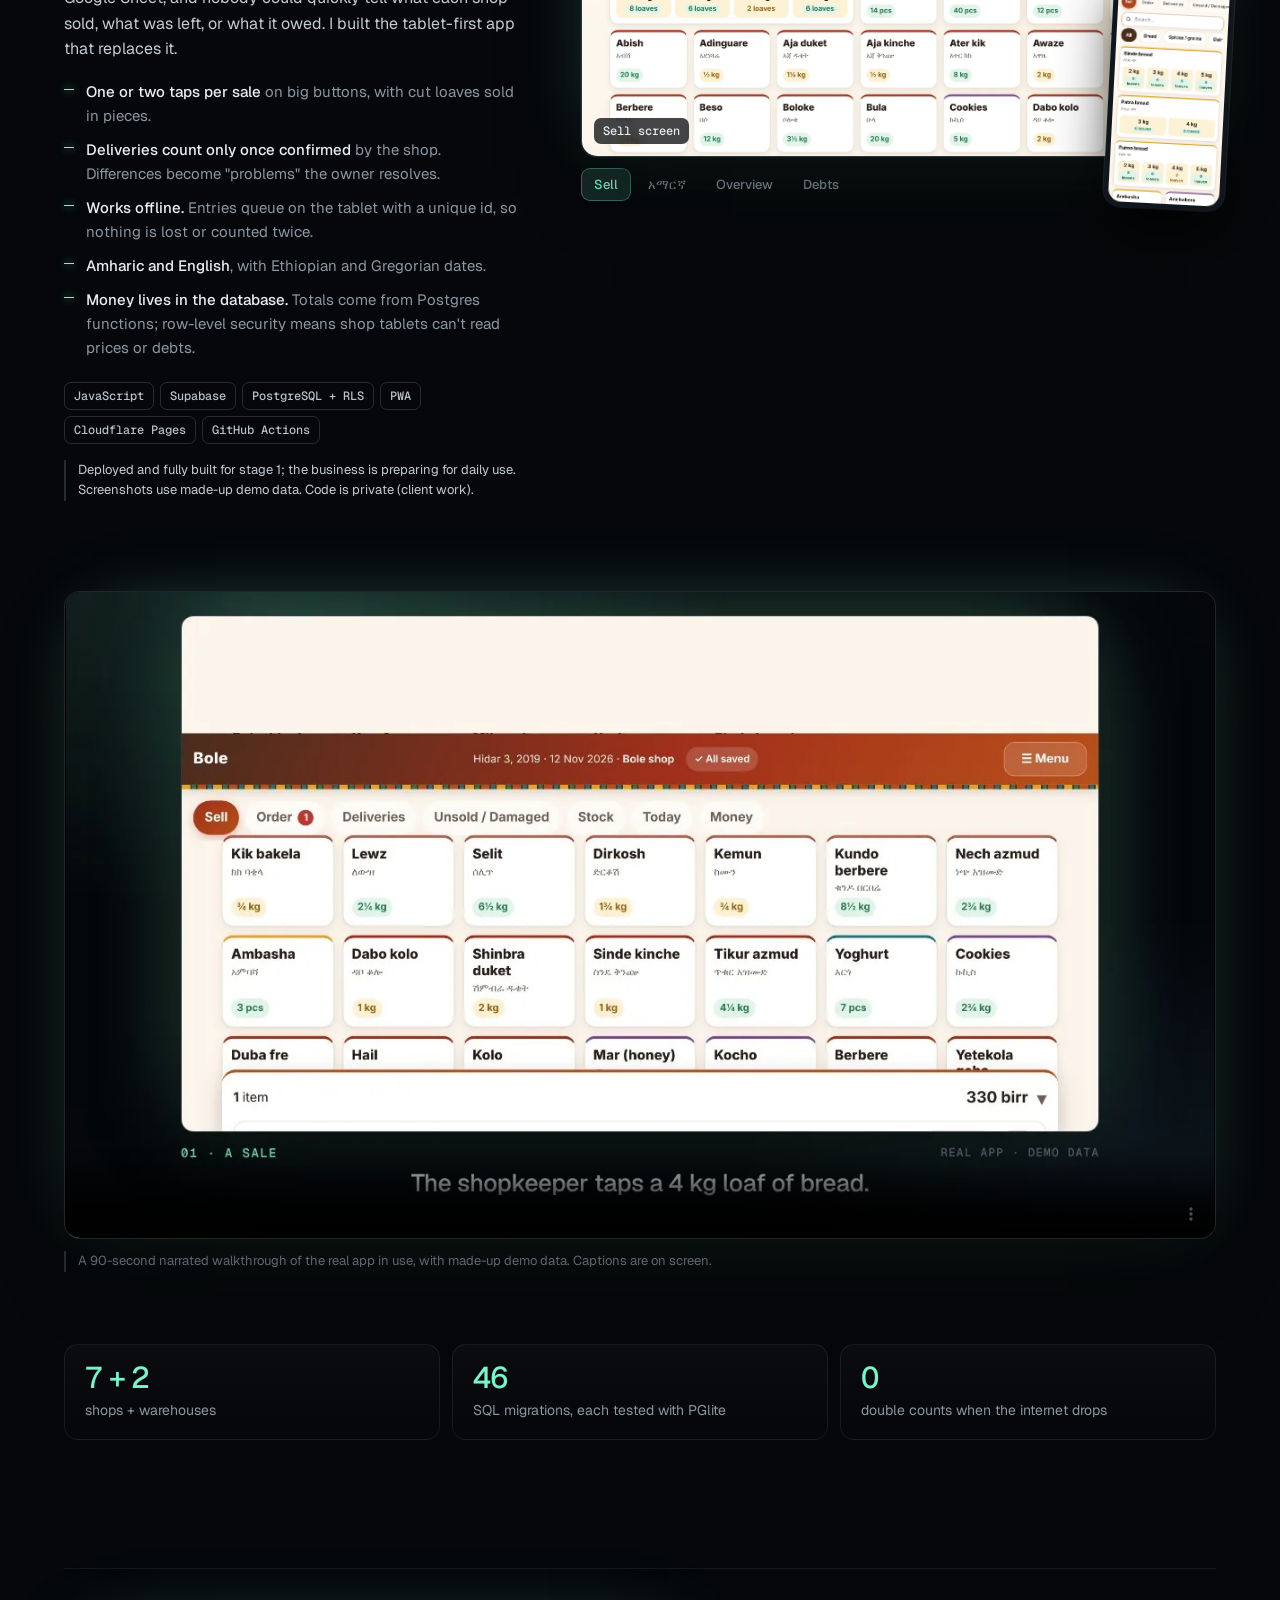
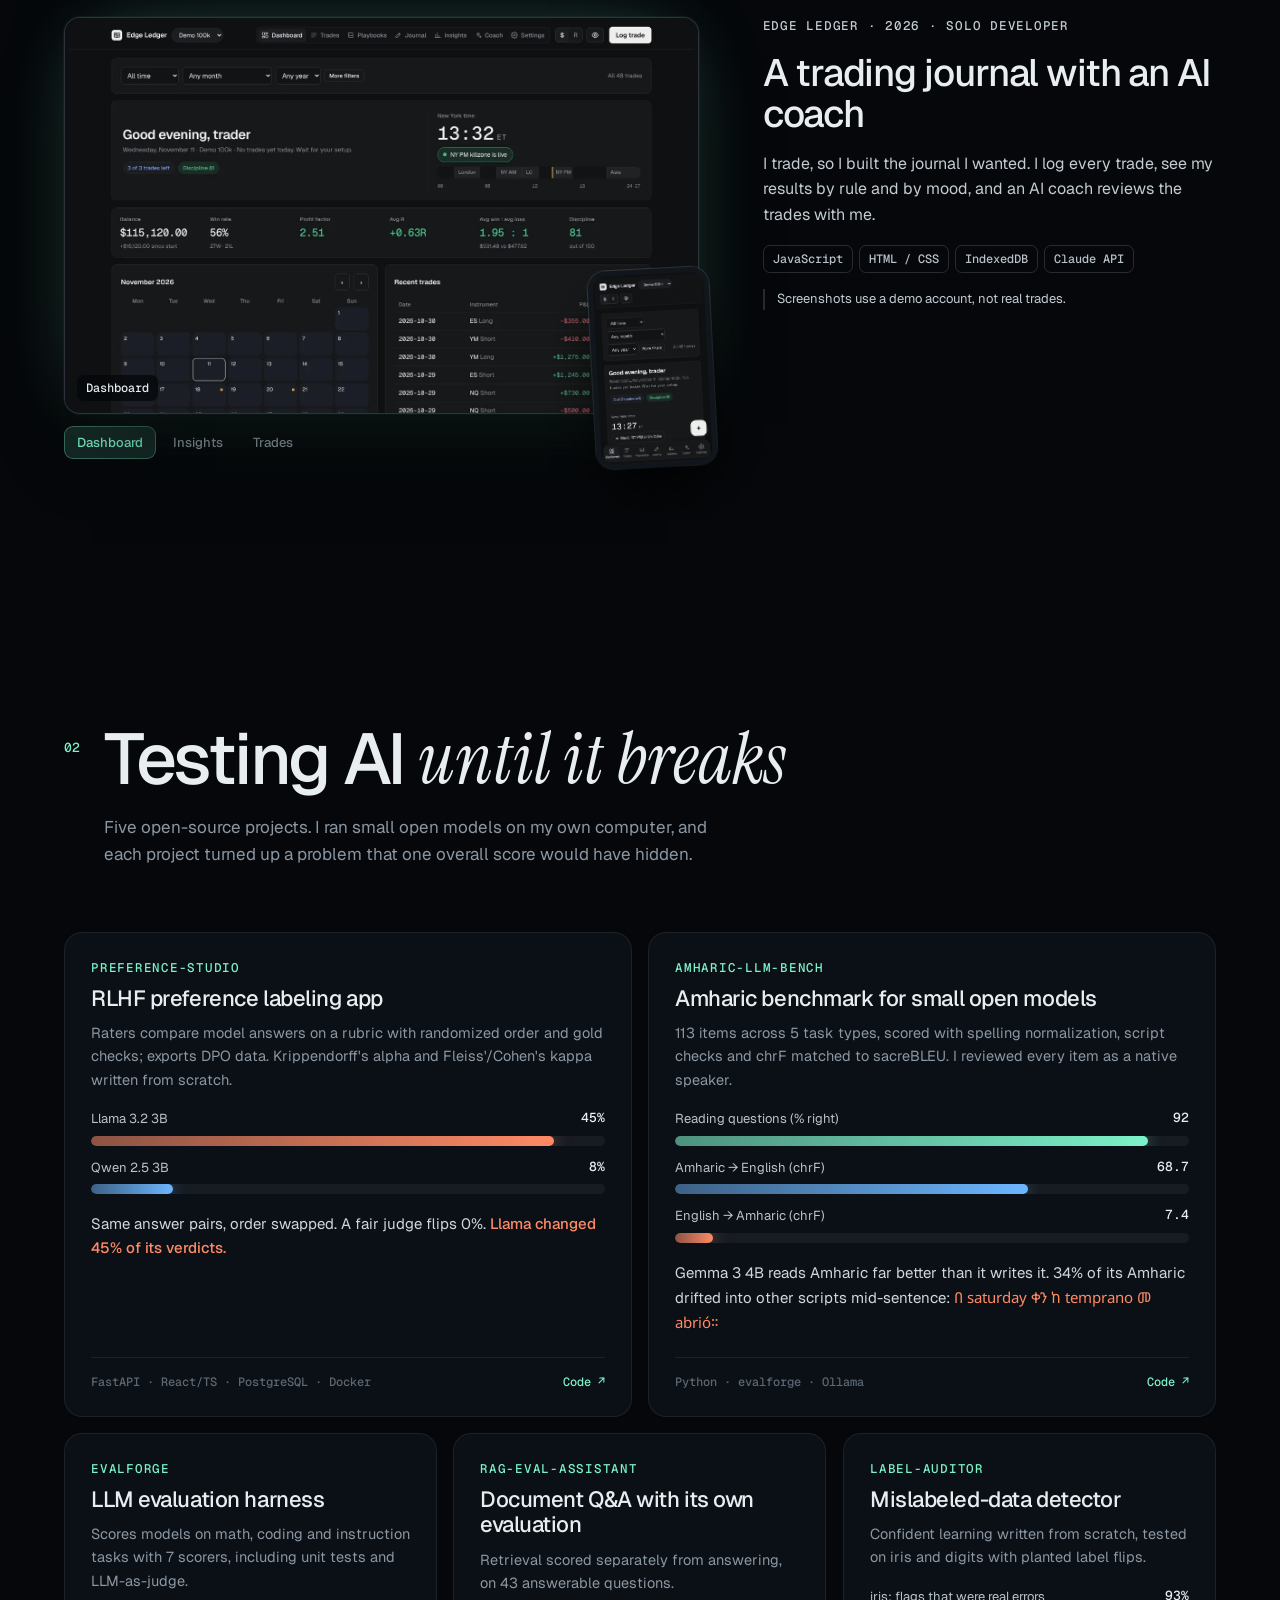
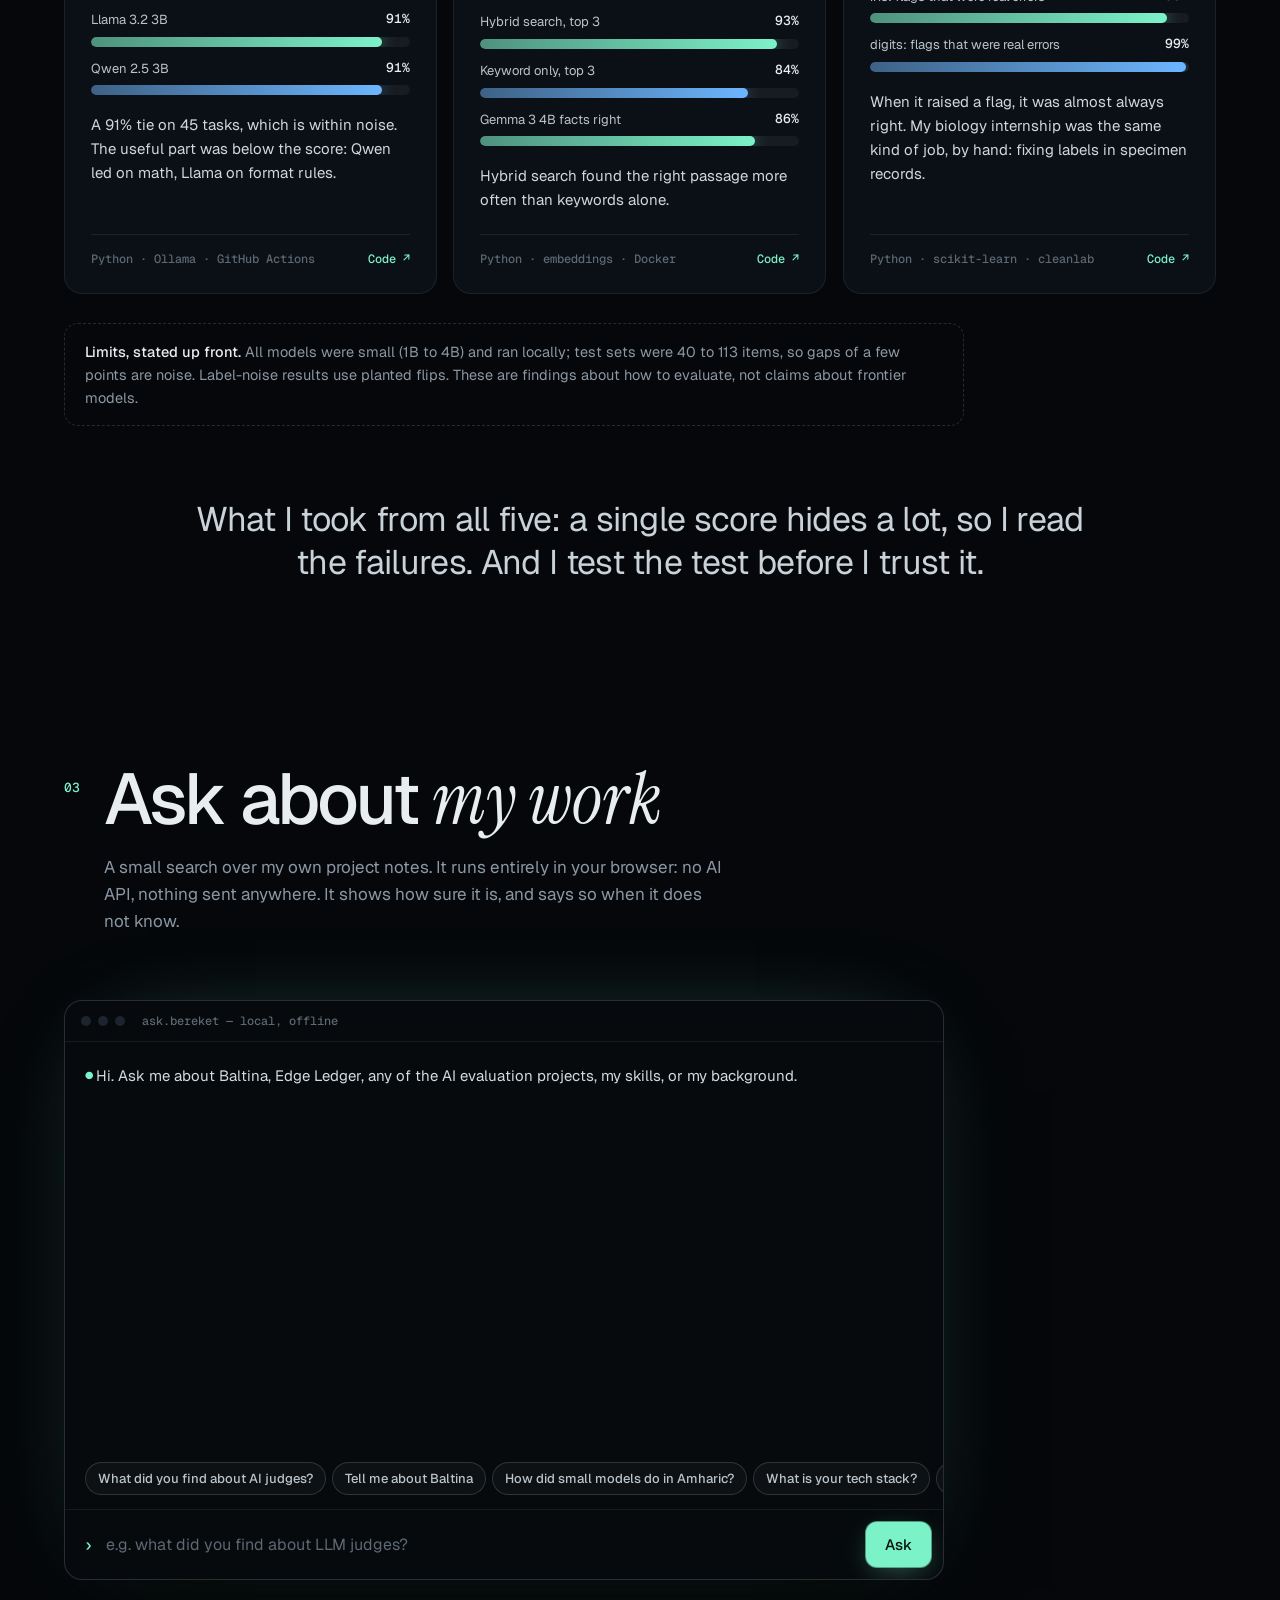
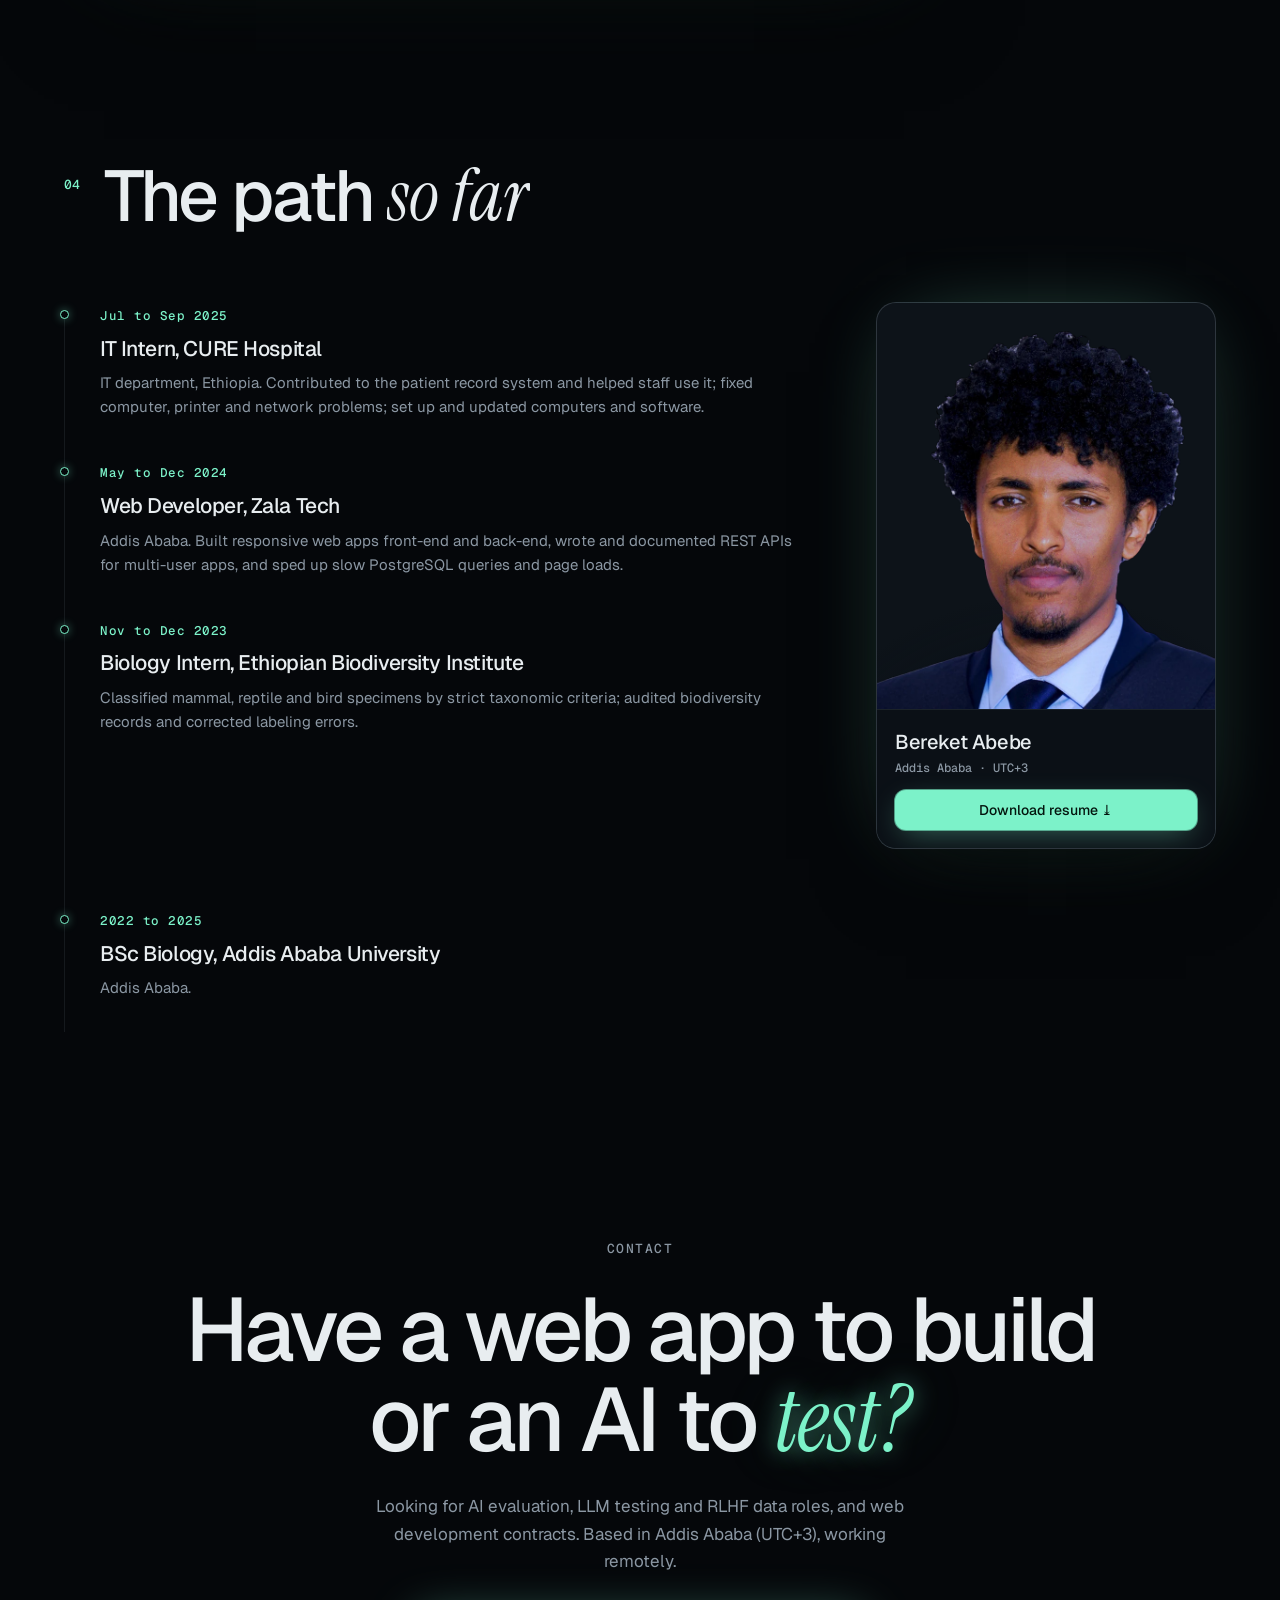
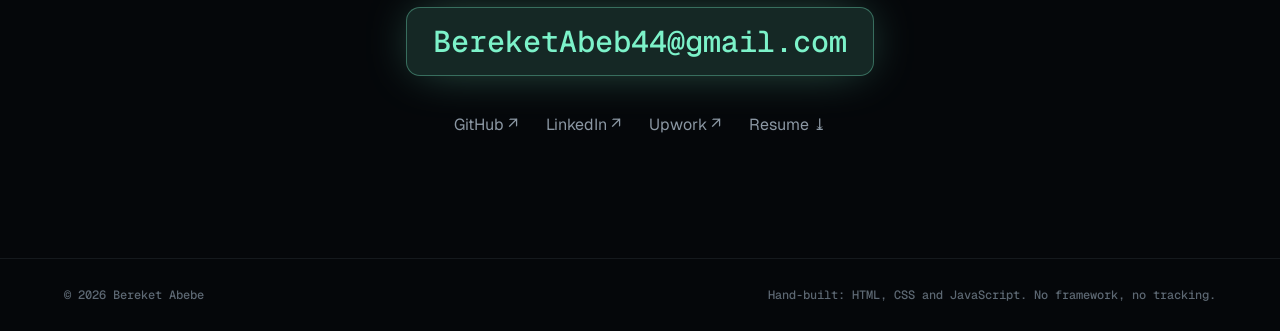
==== commit cdb5ef53: "Plainer wording; remove extra projects strip and Edge Ledger redesign note Co-Authored-By: Claude Fa" ====
--- a/index.html
+++ b/index.html
@@ -53,10 +53,10 @@
       </div>
     </div>
     <dl class="stats reveal">
-      <div><dt><span class="count" data-to="7">0</span></dt><dd>shops Baltina, my inventory app, is built for</dd></div>
-      <div><dt><span class="count" data-to="46">0</span></dt><dd>tested SQL migrations behind it</dd></div>
-      <div><dt><span class="count" data-to="5">0</span></dt><dd>open-source AI evaluation tools</dd></div>
-      <div><dt><span class="count" data-to="113">0</span></dt><dd>Amharic benchmark items I wrote and reviewed</dd></div>
+      <div><dt><span class="count" data-to="7">0</span></dt><dd>shops covered by Baltina, my inventory app</dd></div>
+      <div><dt><span class="count" data-to="46">0</span></dt><dd>database changes in Baltina, each one tested</dd></div>
+      <div><dt><span class="count" data-to="5">0</span></dt><dd>AI testing projects, open on GitHub</dd></div>
+      <div><dt><span class="count" data-to="113">0</span></dt><dd>Amharic test questions I wrote and checked</dd></div>
     </dl>
     <div class="ge" aria-hidden="true">ሰላም</div>
   </section>
@@ -119,7 +119,7 @@
       <div class="case-copy">
         <p class="kicker">Edge Ledger · 2026 · solo developer</p>
         <h3>A trading journal with an AI coach</h3>
-        <p>A web app I use to log and analyze my own trades: a dashboard, stats by rule and by feeling, and an AI coach that reviews trades. In November 2026 I redesigned the whole interface with a calmer dark theme, new type, a new logo and regrouped settings.</p>
+        <p>I trade, so I built the journal I wanted. I log every trade, see my results by rule and by mood, and an AI coach reviews the trades with me.</p>
         <div class="chips"><span>JavaScript</span><span>HTML / CSS</span><span>IndexedDB</span><span>Claude API</span></div>
         <p class="note">Screenshots use a demo account, not real trades.</p>
       </div>
@@ -142,7 +142,7 @@
     <header class="section-head reveal">
       <span class="idx">02</span>
       <h2>Testing AI <em>until it breaks</em></h2>
-      <p>Five open-source tools. Each one ran real models (small open models, locally) and found something a single score would hide.</p>
+      <p>Five open-source projects. I ran small open models on my own computer, and each project turned up a problem that one overall score would have hidden.</p>
     </header>
 
     <div class="evals">
@@ -191,21 +191,8 @@
         <footer><span>Python · scikit-learn · cleanlab</span><a href="https://github.com/Beki-hck/label-auditor" target="_blank" rel="noopener">Code ↗</a></footer>
       </article>
     </div>
-    <div class="more reveal">
-      <p class="kicker">More evaluation work on GitHub</p>
-      <a class="more-row" href="https://github.com/Beki-hck/judge-bias-lab" target="_blank" rel="noopener">
-        <b>judge-bias-lab</b>
-        <span>Three LLM judges on 100 expert-labelled answer pairs. They flipped 48 to 63% of verdicts when the order swapped. The best judge agreed with experts 75% of the time, but only 58% once its verdict had to survive the swap.</span>
-        <i>Code ↗</i>
-      </a>
-      <a class="more-row" href="https://github.com/Beki-hck/prompt-regression-ci" target="_blank" rel="noopener">
-        <b>prompt-regression-ci</b>
-        <span>A 40-case test set that runs in GitHub Actions on every prompt change. A "shortened" prompt fell from 47.5% to 12.5% correct while still returning 100% valid JSON. A format check would have passed it; this gate failed it.</span>
-        <i>Code ↗</i>
-      </a>
-    </div>
     <p class="limits reveal"><b>Limits, stated up front.</b> All models were small (1B to 4B) and ran locally; test sets were 40 to 113 items, so gaps of a few points are noise. Label-noise results use planted flips. These are findings about how to evaluate, not claims about frontier models.</p>
-    <p class="lesson reveal">The lesson across all five: <em>one headline number hides most of what matters,</em> and the evaluation itself has to be tested before you trust it.</p>
+    <p class="lesson reveal">What I took from all five: a single score hides a lot, so I read the failures. And I test the test before I trust it.</p>
   </section>
 
   <!-- ASK -->
@@ -213,7 +200,7 @@
     <header class="section-head reveal">
       <span class="idx">03</span>
       <h2>Ask about <em>my work</em></h2>
-      <p>A small search over my own project notes. It runs entirely in your browser: no AI API, nothing sent anywhere. It shows you how sure it is, because an honest system should.</p>
+      <p>A small search over my own project notes. It runs entirely in your browser: no AI API, nothing sent anywhere. It shows how sure it is, and says so when it does not know.</p>
     </header>
     <div class="term reveal">
       <div class="term-bar"><i></i><i></i><i></i><span>ask.bereket — local, offline</span></div>
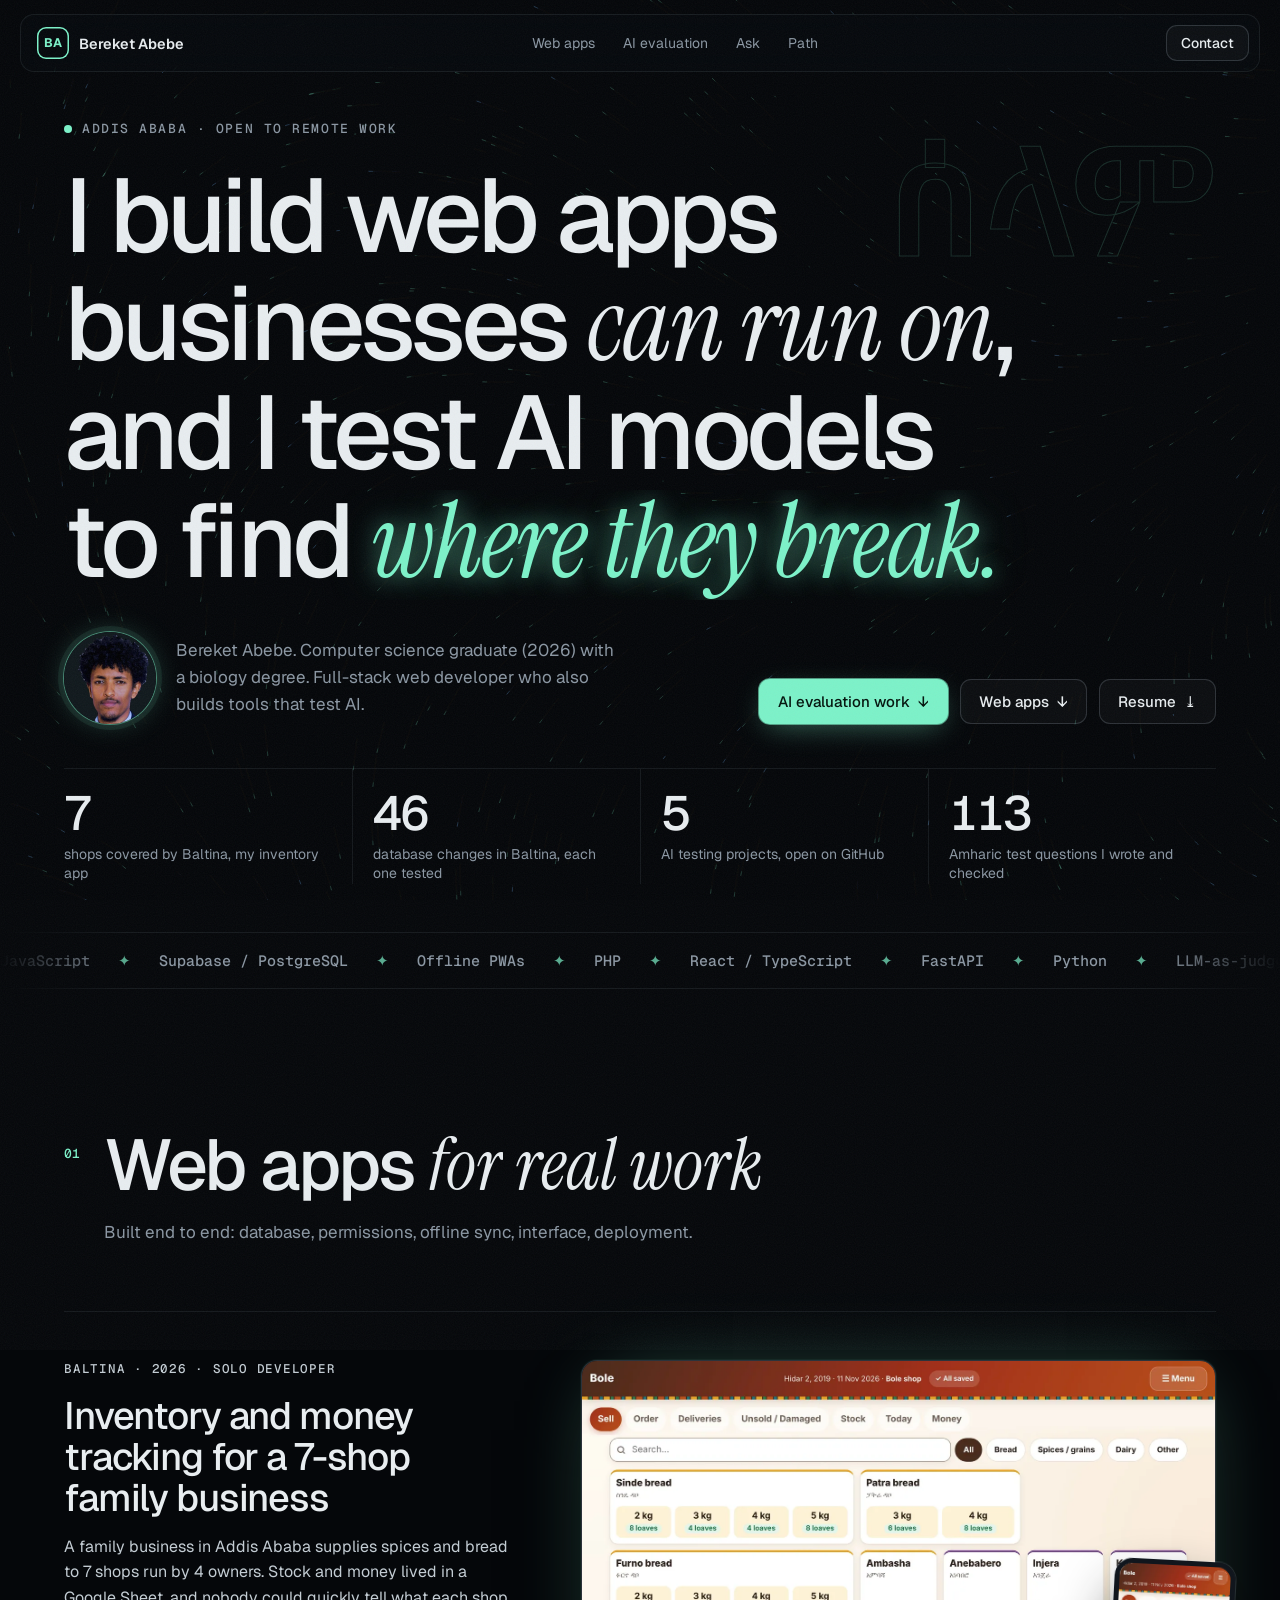
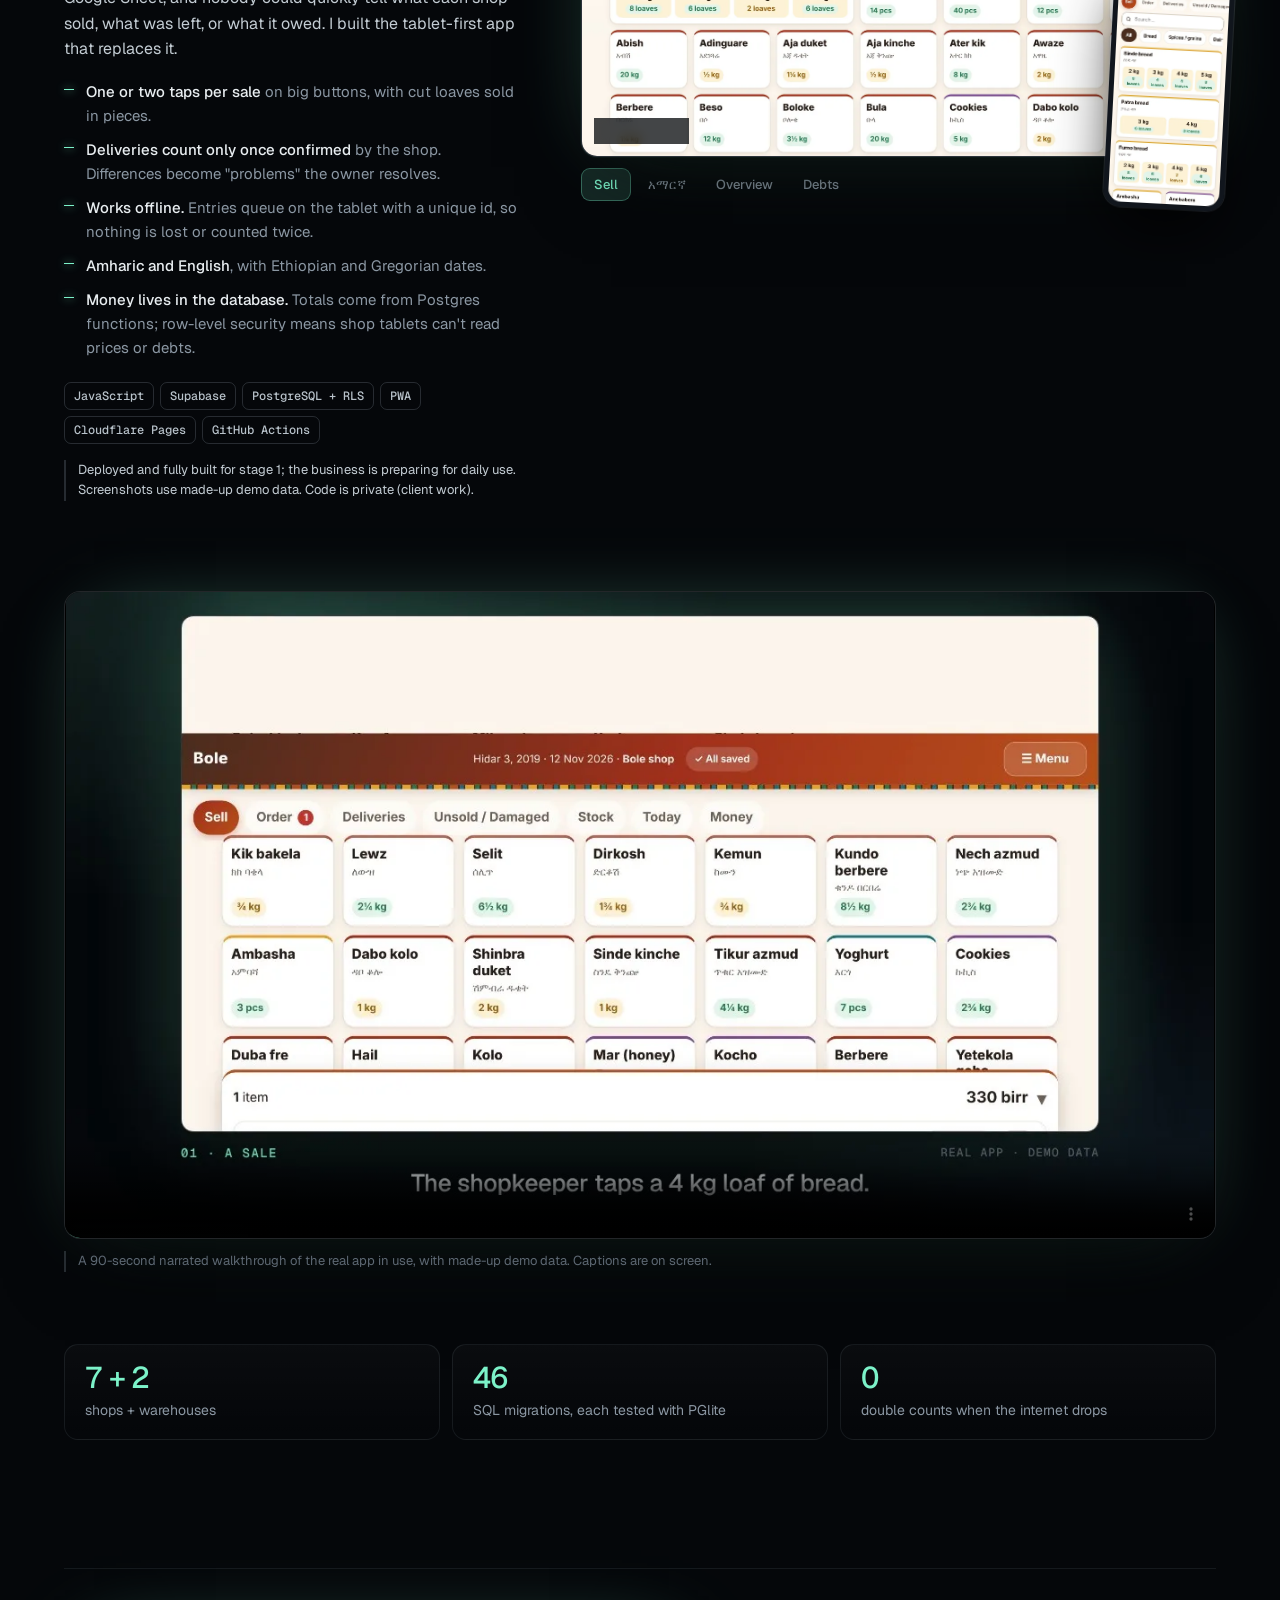
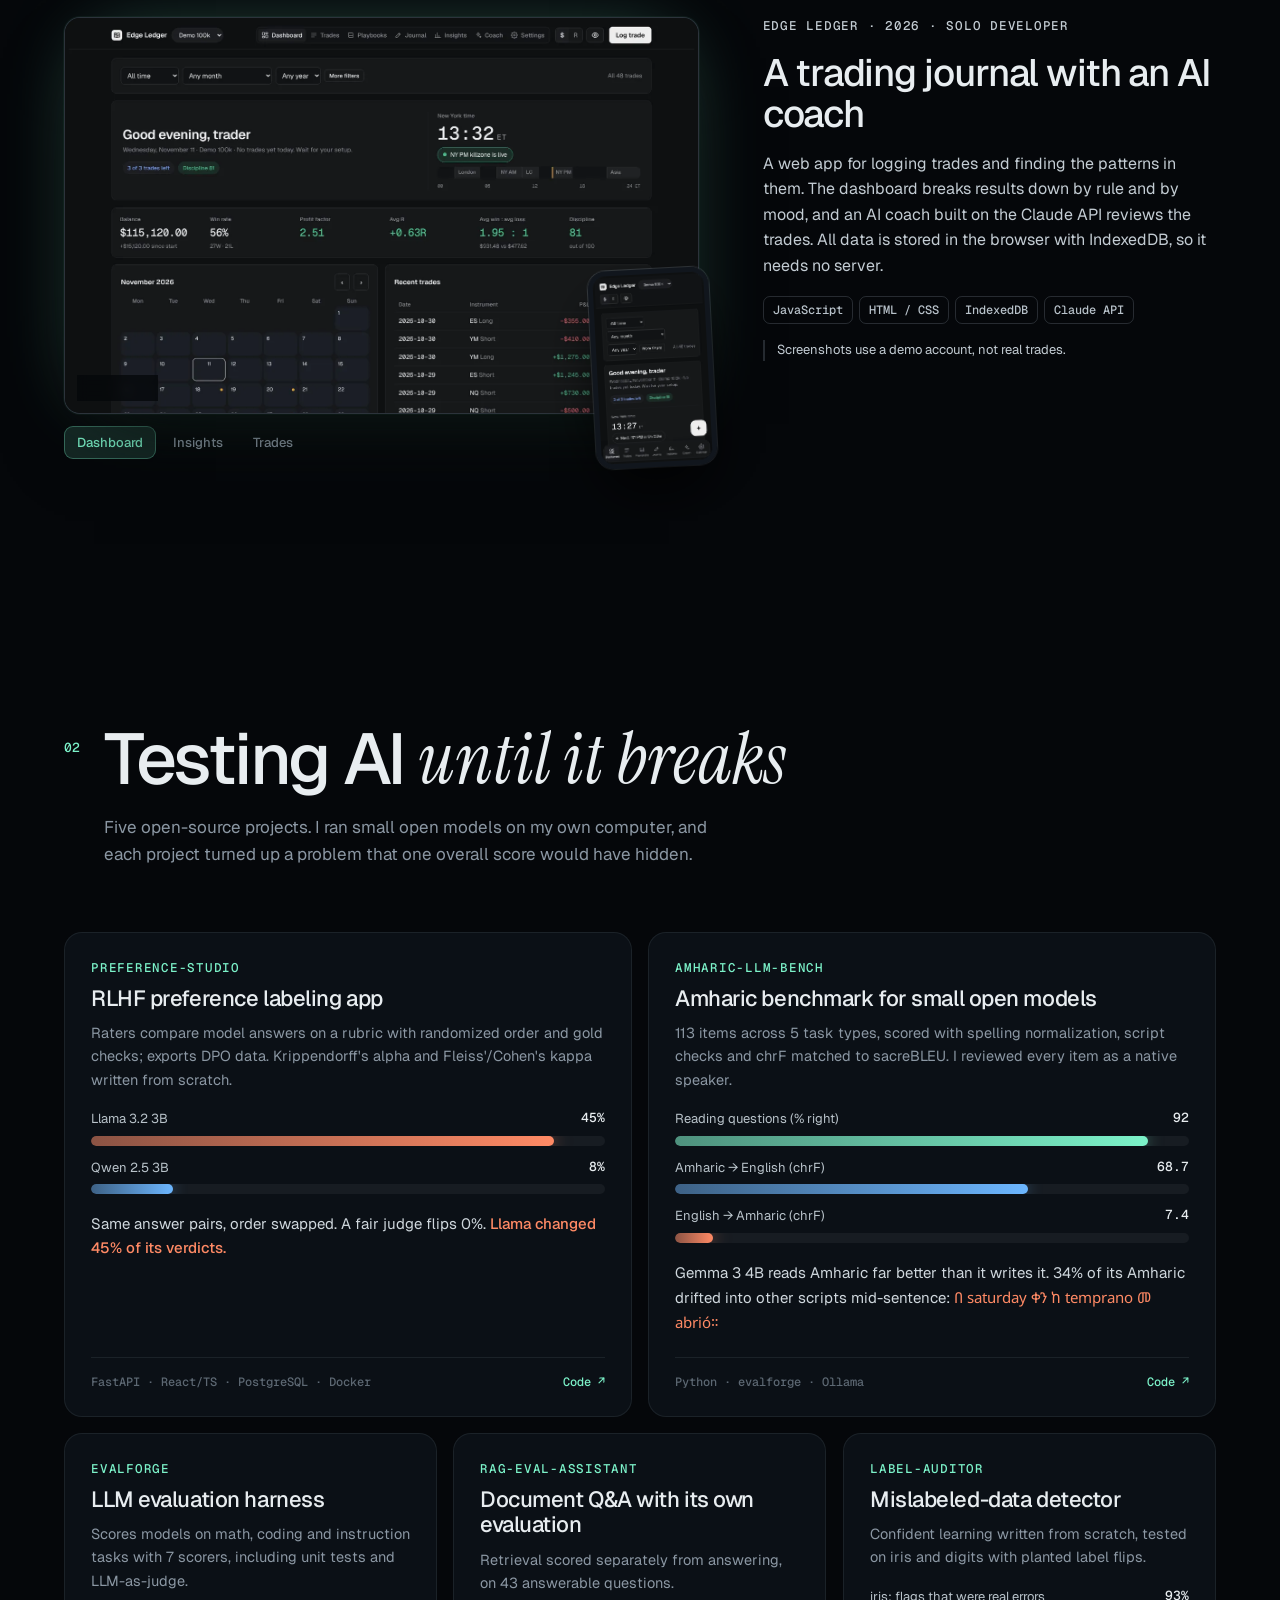
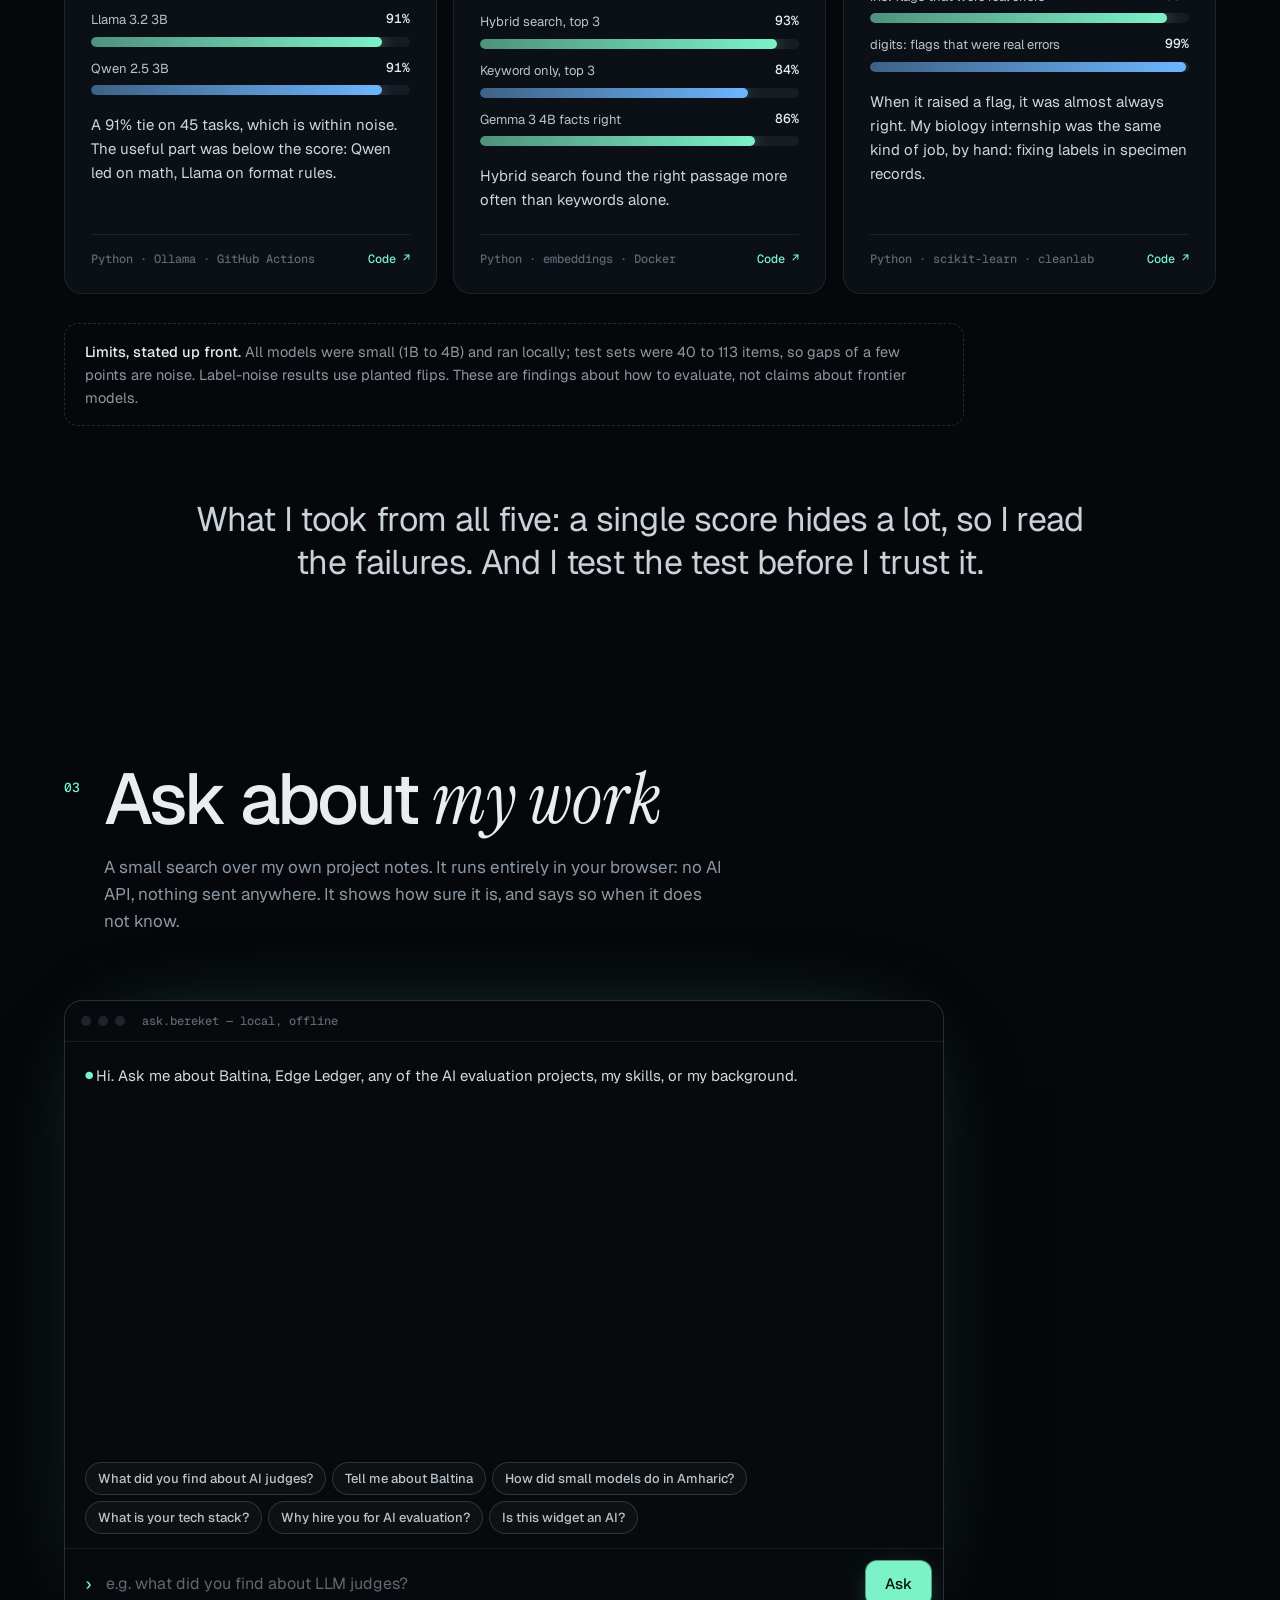
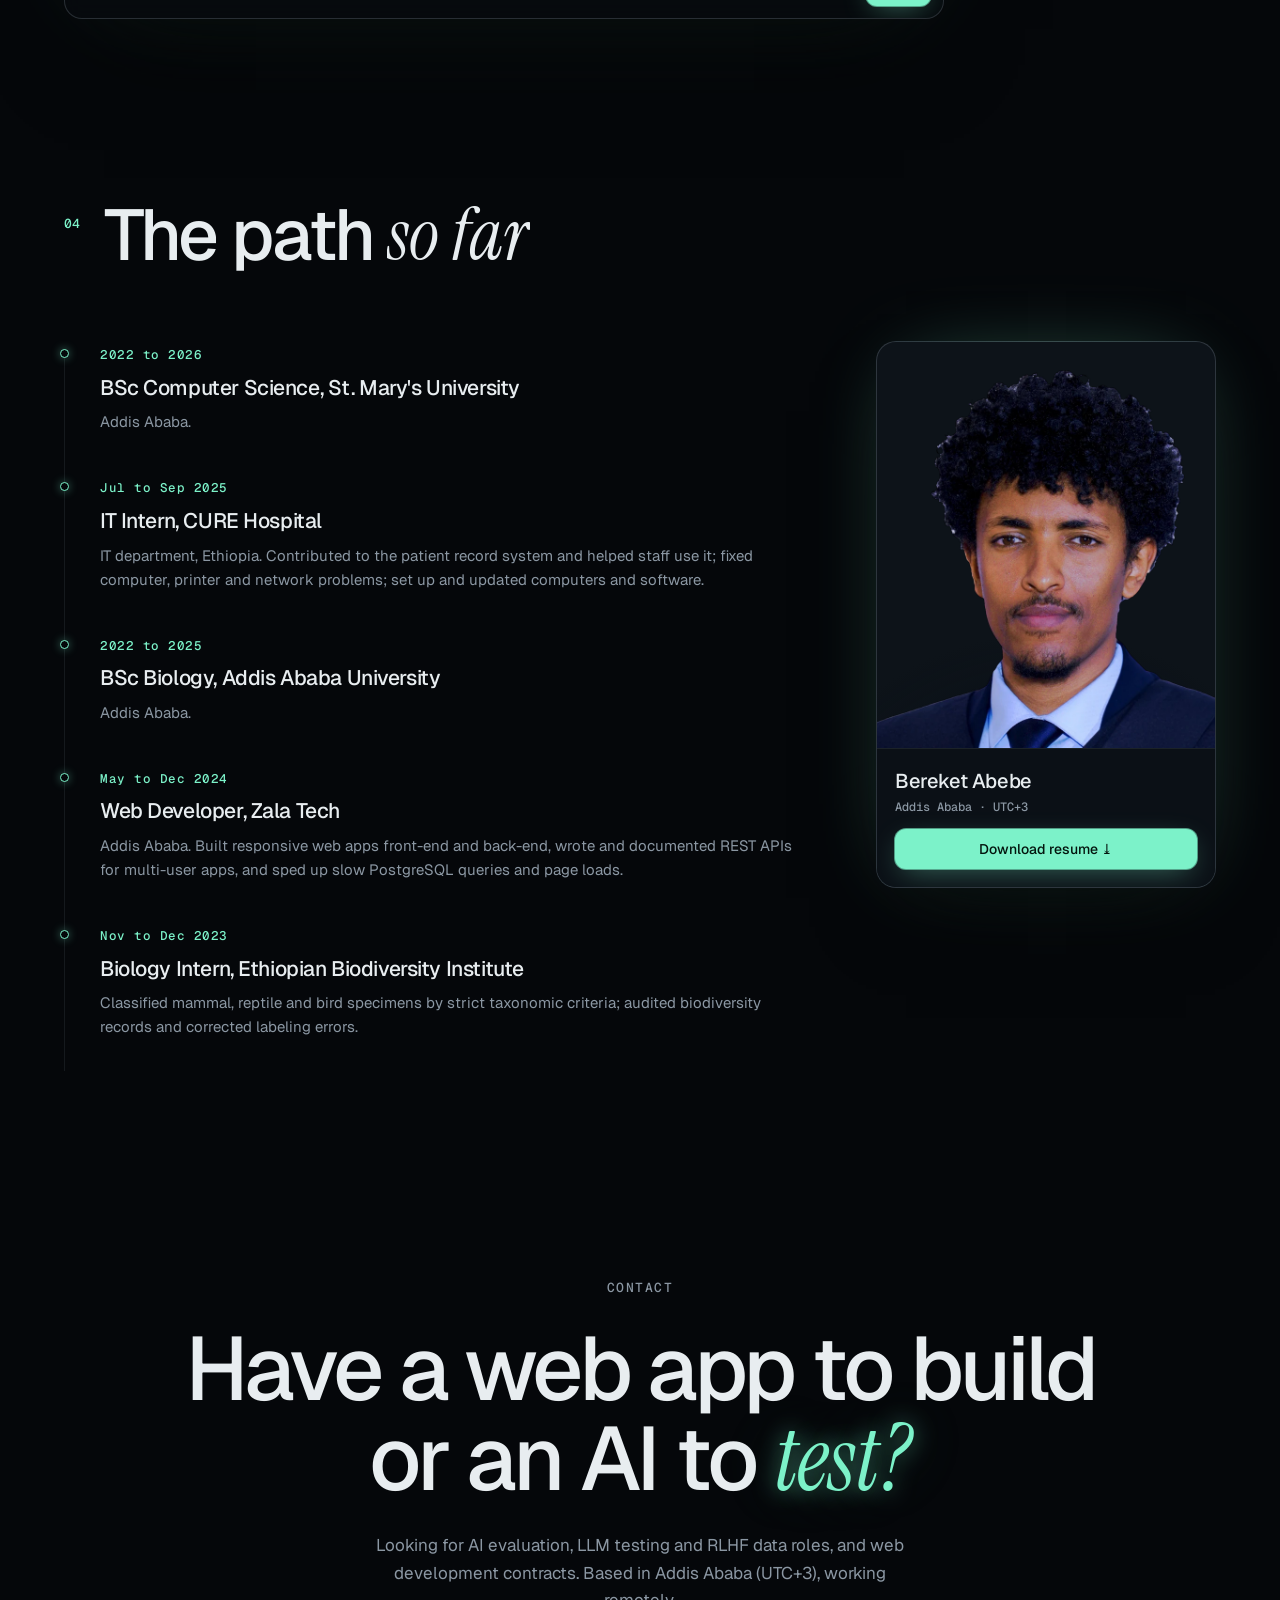
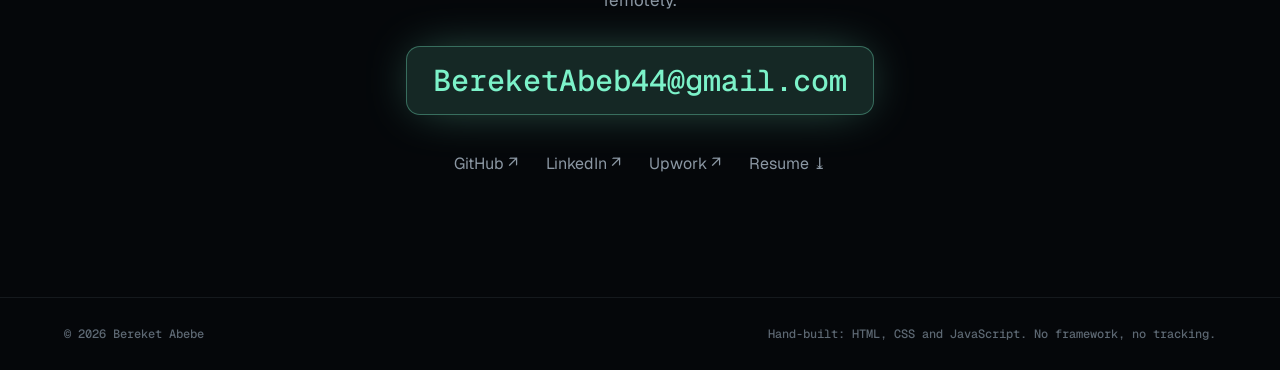
==== commit 81304571: "BA logo, wrapping question chips, newest-first path, Upwork-safe page Co-Authored-By: Claude Fable 5" ====
--- a/index.html
+++ b/index.html
@@ -10,11 +10,11 @@
 <meta property="og:image" content="https://beki-hck.github.io/og.png">
 <meta name="twitter:card" content="summary_large_image">
 <meta property="og:description" content="Full-stack web apps that businesses run on, and open-source tools that test AI models.">
-<link rel="icon" href="data:image/svg+xml,%3Csvg xmlns='http://www.w3.org/2000/svg' viewBox='0 0 64 64'%3E%3Crect width='64' height='64' rx='14' fill='%2305070a'/%3E%3Ctext x='50%25' y='58%25' text-anchor='middle' dominant-baseline='middle' font-family='Georgia,serif' font-style='italic' font-size='38' fill='%237cf2c9'%3Eb%3C/text%3E%3C/svg%3E">
+<link rel="icon" href="data:image/svg+xml,%3Csvg xmlns='http://www.w3.org/2000/svg' viewBox='0 0 64 64'%3E%3Crect width='64' height='64' rx='14' fill='%2305070a'/%3E%3Crect x='3' y='3' width='58' height='58' rx='12' fill='none' stroke='%237cf2c9' stroke-width='3'/%3E%3Ctext x='32' y='42' text-anchor='middle' font-family='Arial,Helvetica,sans-serif' font-weight='700' font-size='27' letter-spacing='-1' fill='%237cf2c9'%3EBA%3C/text%3E%3C/svg%3E">
 <link rel="preconnect" href="https://fonts.googleapis.com">
 <link rel="preconnect" href="https://fonts.gstatic.com" crossorigin>
 <link href="https://fonts.googleapis.com/css2?family=Geist:wght@300..700&family=Geist+Mono:wght@400;500&family=Instrument+Serif:ital@0;1&family=Noto+Sans+Ethiopic:wght@400;600&display=swap" rel="stylesheet">
-<link rel="stylesheet" href="styles.css">
+<link rel="stylesheet" href="styles.css?v=9">
 </head>
 <body>
 <canvas id="ink" aria-hidden="true"></canvas>
@@ -24,7 +24,7 @@
 
 <div class="progress" aria-hidden="true"><i id="prog"></i></div>
 <header class="nav" id="nav">
-  <a class="brand" href="#top" aria-label="Back to top"><span class="brand-mark">b</span><span class="brand-name">bereket abebe</span></a>
+  <a class="brand" href="#top" aria-label="Back to top"><span class="brand-mark">BA</span><span class="brand-name">Bereket Abebe</span></a>
   <nav class="nav-links" aria-label="Sections">
     <a href="#web">Web apps</a>
     <a href="#ai">AI evaluation</a>
@@ -119,7 +119,7 @@
       <div class="case-copy">
         <p class="kicker">Edge Ledger · 2026 · solo developer</p>
         <h3>A trading journal with an AI coach</h3>
-        <p>I trade, so I built the journal I wanted. I log every trade, see my results by rule and by mood, and an AI coach reviews the trades with me.</p>
+        <p>A web app for logging trades and finding the patterns in them. The dashboard breaks results down by rule and by mood, and an AI coach built on the Claude API reviews the trades. All data is stored in the browser with IndexedDB, so it needs no server.</p>
         <div class="chips"><span>JavaScript</span><span>HTML / CSS</span><span>IndexedDB</span><span>Claude API</span></div>
         <p class="note">Screenshots use a demo account, not real trades.</p>
       </div>
@@ -225,11 +225,11 @@
     </header>
     <div class="path-grid">
     <ol class="timeline">
+      <li class="reveal"><time>2022 to 2026</time><h3>BSc Computer Science, St. Mary's University</h3><p>Addis Ababa.</p></li>
       <li class="reveal"><time>Jul to Sep 2025</time><h3>IT Intern, CURE Hospital</h3><p>IT department, Ethiopia. Contributed to the patient record system and helped staff use it; fixed computer, printer and network problems; set up and updated computers and software.</p></li>
+      <li class="reveal"><time>2022 to 2025</time><h3>BSc Biology, Addis Ababa University</h3><p>Addis Ababa.</p></li>
       <li class="reveal"><time>May to Dec 2024</time><h3>Web Developer, Zala Tech</h3><p>Addis Ababa. Built responsive web apps front-end and back-end, wrote and documented REST APIs for multi-user apps, and sped up slow PostgreSQL queries and page loads.</p></li>
       <li class="reveal"><time>Nov to Dec 2023</time><h3>Biology Intern, Ethiopian Biodiversity Institute</h3><p>Classified mammal, reptile and bird specimens by strict taxonomic criteria; audited biodiversity records and corrected labeling errors.</p></li>
-      <li class="reveal"><time>2022 to 2026</time><h3>BSc Computer Science, St. Mary's University</h3><p>Addis Ababa.</p></li>
-      <li class="reveal"><time>2022 to 2025</time><h3>BSc Biology, Addis Ababa University</h3><p>Addis Ababa.</p></li>
     </ol>
     <figure class="portrait reveal">
       <img src="img/bereket-cut.webp" alt="Portrait of Bereket Abebe" loading="lazy" width="720" height="864">
@@ -258,7 +258,7 @@
   <span>Hand-built: HTML, CSS and JavaScript. No framework, no tracking.</span>
 </footer>
 
-<script src="ask-data.js"></script>
-<script src="main.js"></script>
+<script src="ask-data.js?v=9"></script>
+<script src="main.js?v=9"></script>
 </body>
 </html>
--- a/styles.css
+++ b/styles.css
@@ -305,3 +305,8 @@
 .ink-cursor.cur-link .cur-dot{width:5px;height:5px;margin:-2.5px 0 0 -2.5px}
 .ink-cursor.cur-down .cur-ring{width:26px;height:26px;margin:-13px 0 0 -13px;background:rgba(124,242,201,.25)}
 .ink-cursor.cur-native .cur-dot,.ink-cursor.cur-native .cur-ring{opacity:0}
+
+/* v9: BA monogram, wrapping question chips */
+.brand{font:600 14.5px var(--sans);letter-spacing:0}
+.brand-mark{width:32px;height:32px;border-radius:9px;background:transparent;font:700 12.5px/1 var(--sans);letter-spacing:.02em;box-shadow:inset 0 0 0 1.5px var(--ink)}
+.term-chips{flex-wrap:wrap;overflow:visible}
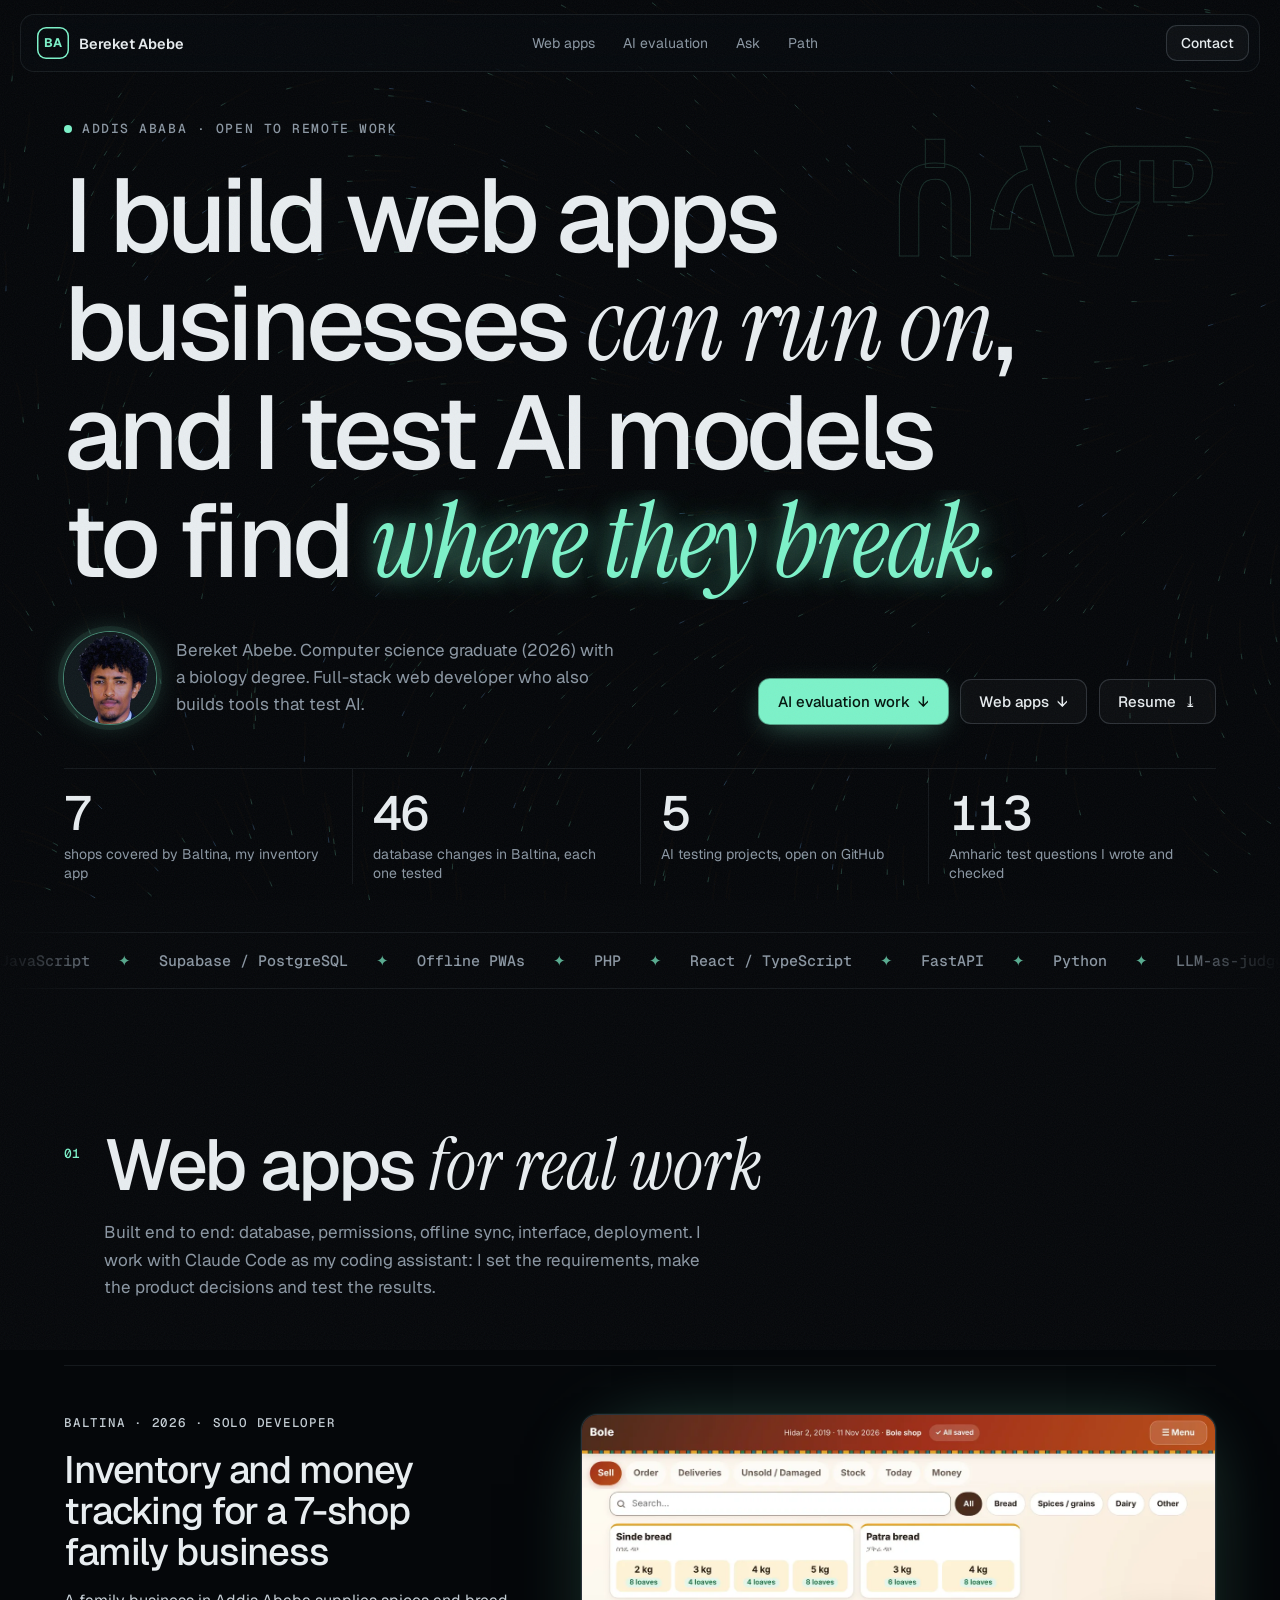
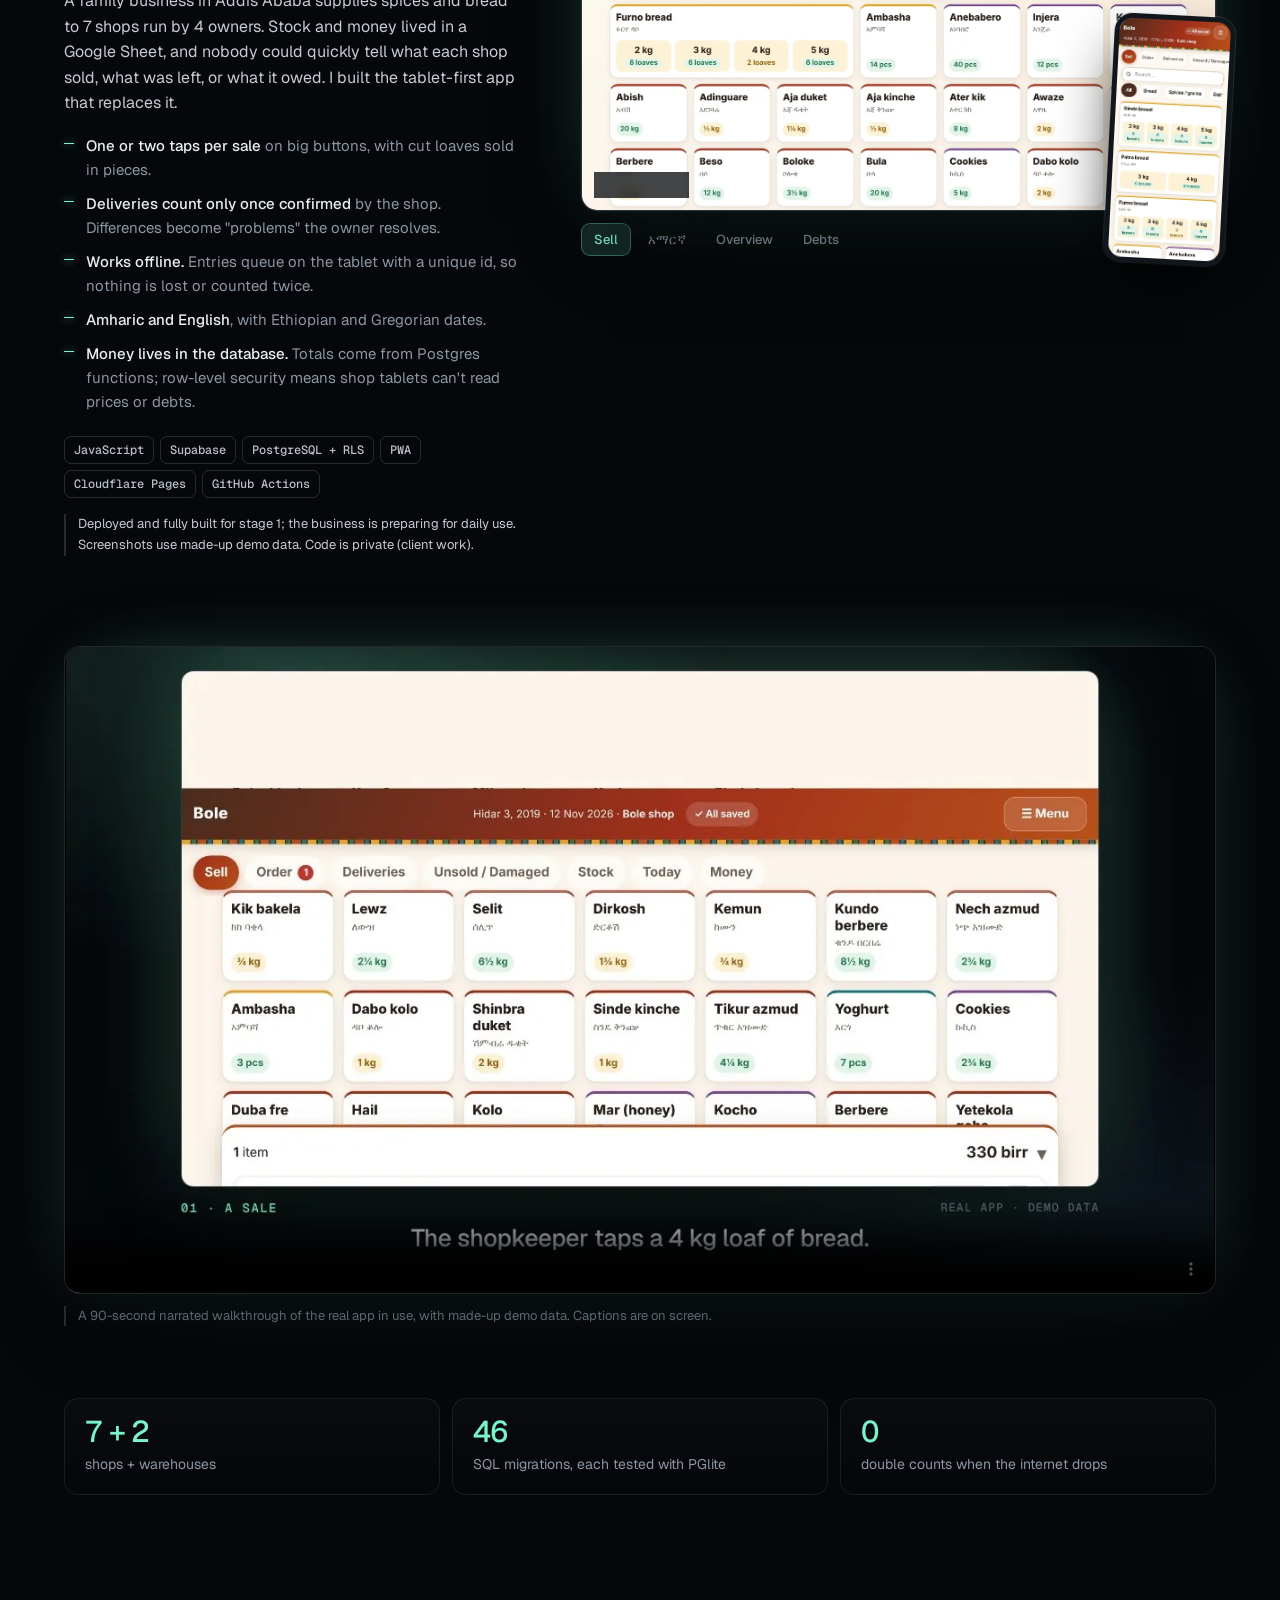
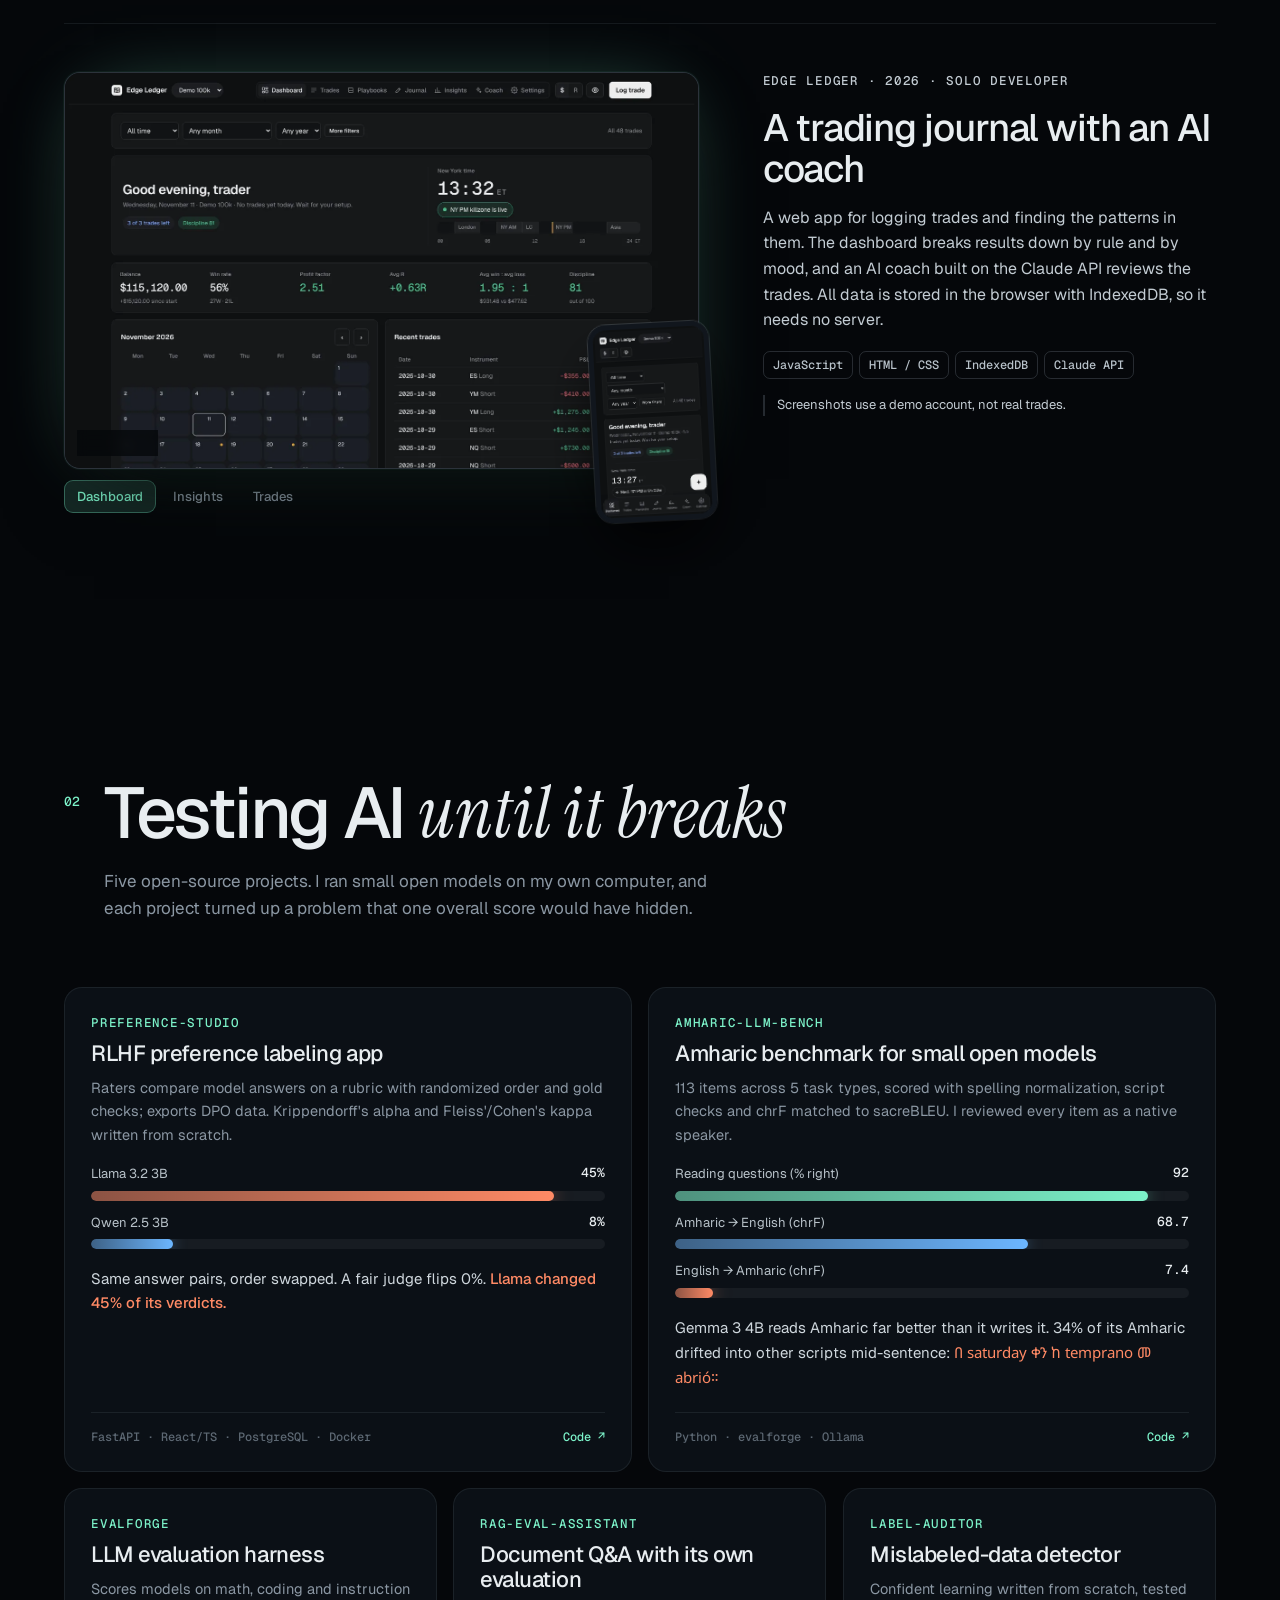
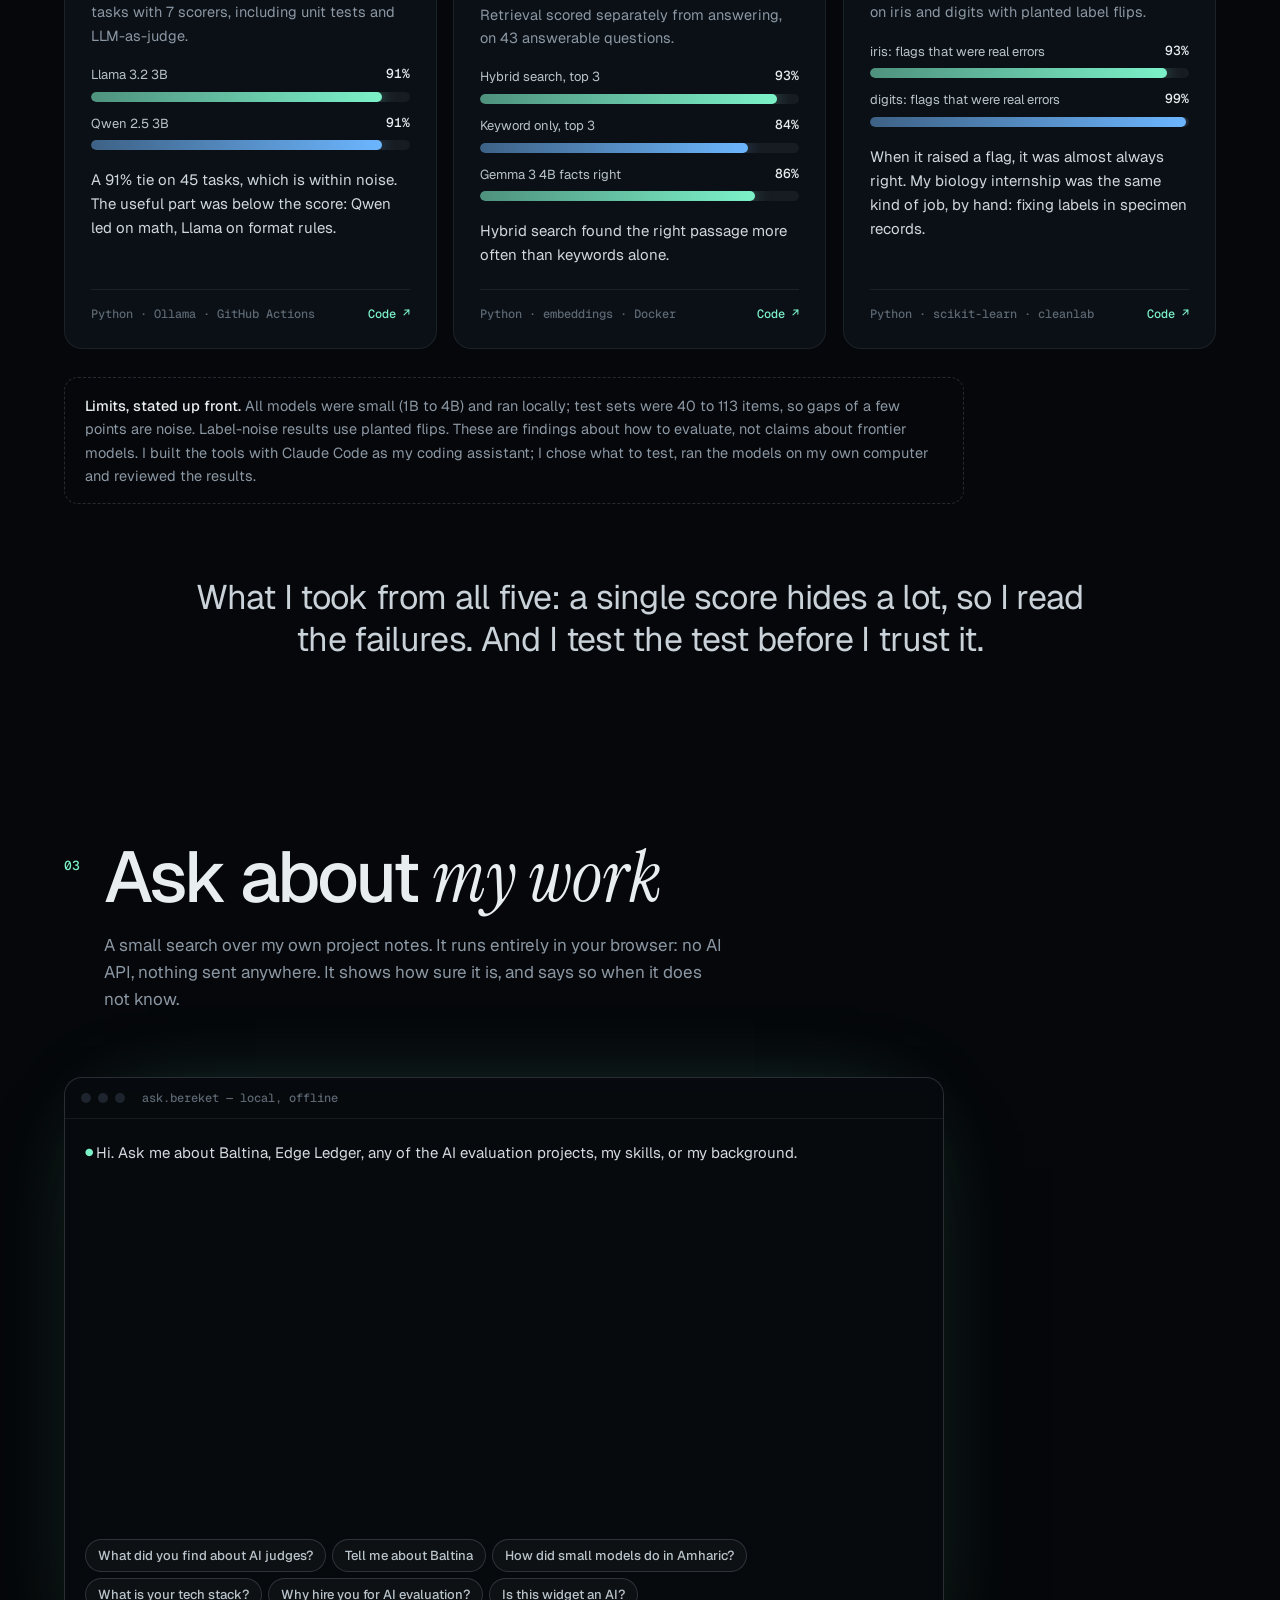
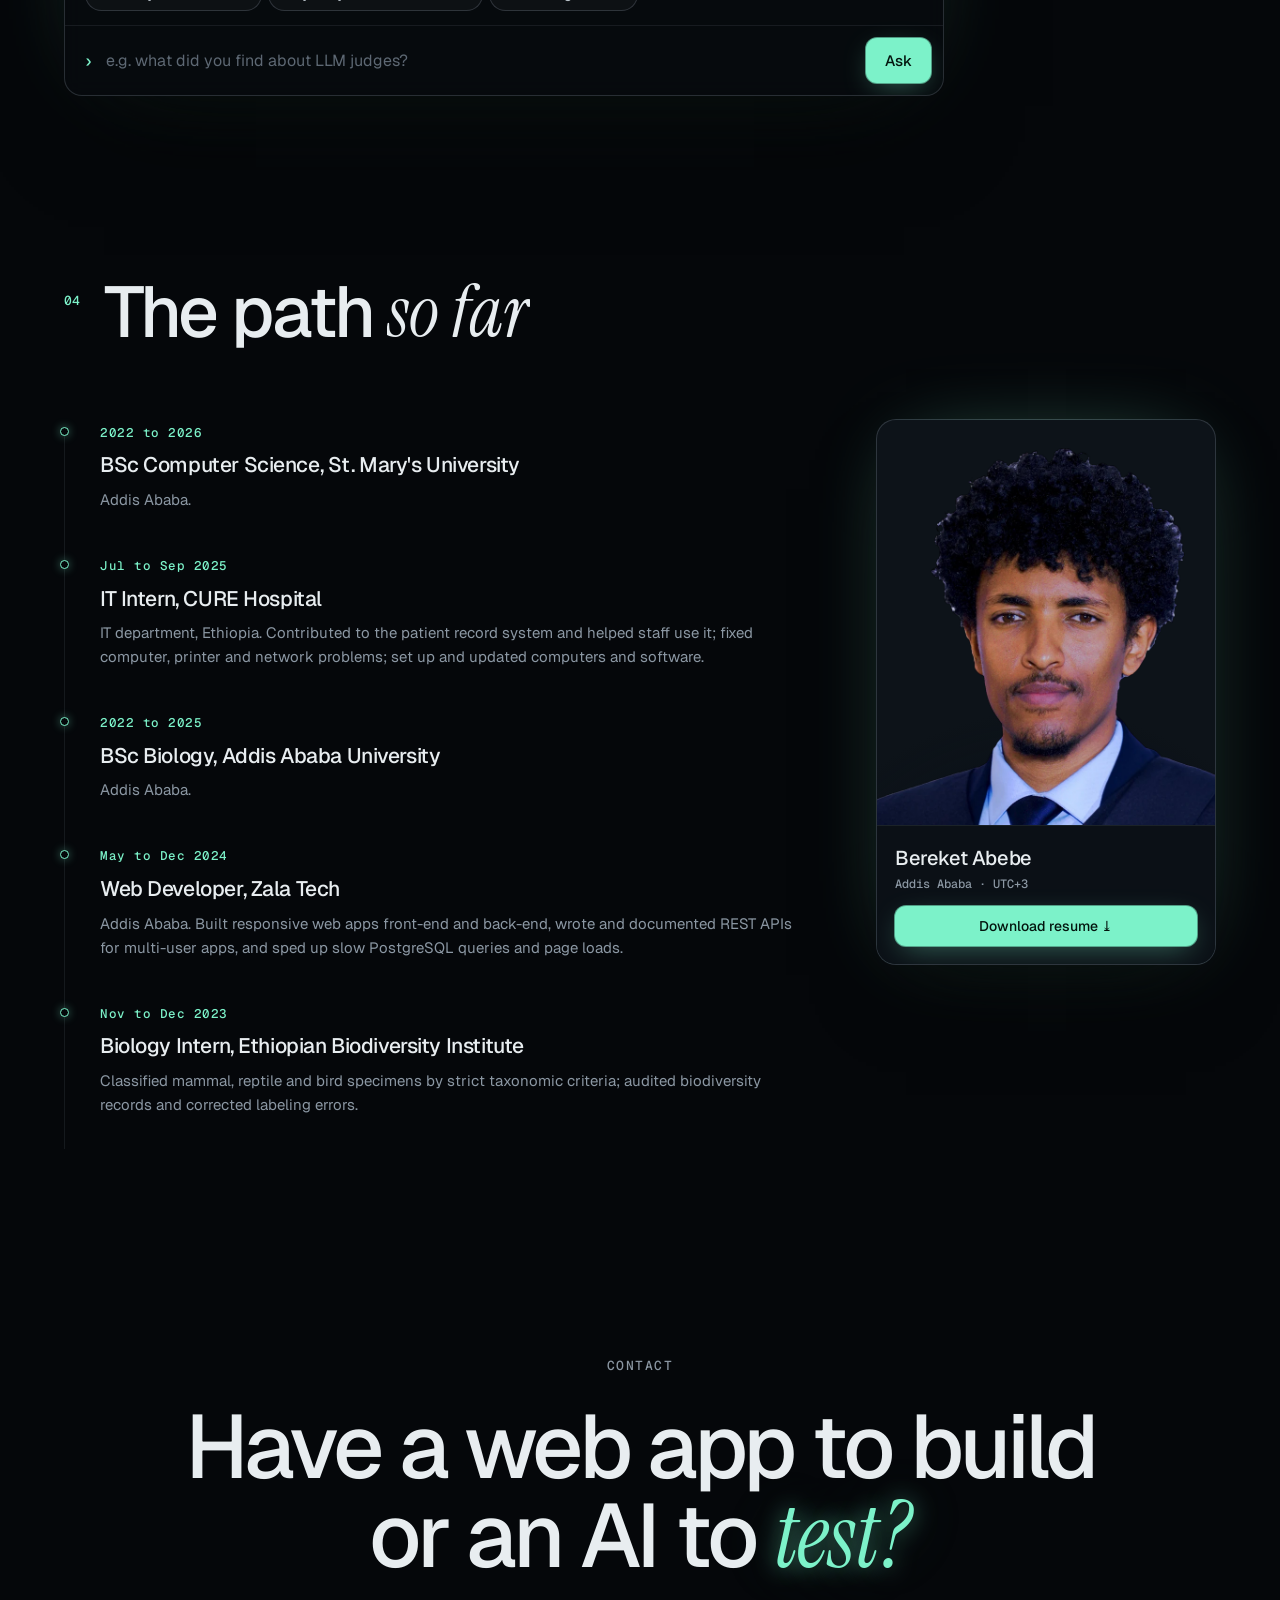
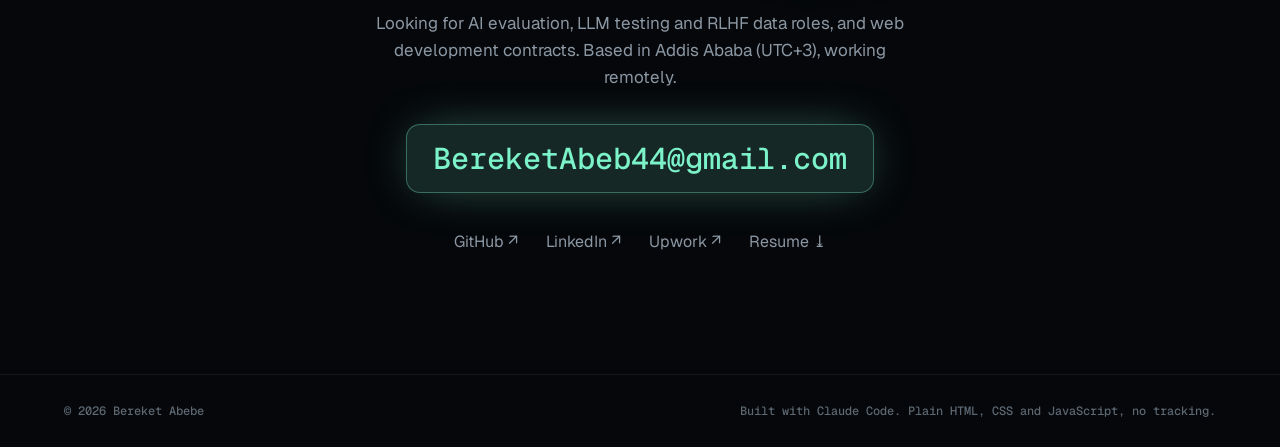
==== commit 76022bf5: "State that the work is built with Claude Code as coding assistant Co-Authored-By: Claude Fable 5.2 <" ====
--- a/index.html
+++ b/index.html
@@ -14,7 +14,7 @@
 <link rel="preconnect" href="https://fonts.googleapis.com">
 <link rel="preconnect" href="https://fonts.gstatic.com" crossorigin>
 <link href="https://fonts.googleapis.com/css2?family=Geist:wght@300..700&family=Geist+Mono:wght@400;500&family=Instrument+Serif:ital@0;1&family=Noto+Sans+Ethiopic:wght@400;600&display=swap" rel="stylesheet">
-<link rel="stylesheet" href="styles.css?v=9">
+<link rel="stylesheet" href="styles.css?v=10">
 </head>
 <body>
 <canvas id="ink" aria-hidden="true"></canvas>
@@ -74,7 +74,7 @@
     <header class="section-head reveal">
       <span class="idx">01</span>
       <h2>Web apps <em>for real work</em></h2>
-      <p>Built end to end: database, permissions, offline sync, interface, deployment.</p>
+      <p>Built end to end: database, permissions, offline sync, interface, deployment. I work with Claude Code as my coding assistant: I set the requirements, make the product decisions and test the results.</p>
     </header>
 
     <article class="case reveal">
@@ -191,7 +191,7 @@
         <footer><span>Python · scikit-learn · cleanlab</span><a href="https://github.com/Beki-hck/label-auditor" target="_blank" rel="noopener">Code ↗</a></footer>
       </article>
     </div>
-    <p class="limits reveal"><b>Limits, stated up front.</b> All models were small (1B to 4B) and ran locally; test sets were 40 to 113 items, so gaps of a few points are noise. Label-noise results use planted flips. These are findings about how to evaluate, not claims about frontier models.</p>
+    <p class="limits reveal"><b>Limits, stated up front.</b> All models were small (1B to 4B) and ran locally; test sets were 40 to 113 items, so gaps of a few points are noise. Label-noise results use planted flips. These are findings about how to evaluate, not claims about frontier models. I built the tools with Claude Code as my coding assistant; I chose what to test, ran the models on my own computer and reviewed the results.</p>
     <p class="lesson reveal">What I took from all five: a single score hides a lot, so I read the failures. And I test the test before I trust it.</p>
   </section>
 
@@ -255,10 +255,10 @@
 
 <footer class="foot">
   <span>© 2026 Bereket Abebe</span>
-  <span>Hand-built: HTML, CSS and JavaScript. No framework, no tracking.</span>
+  <span>Built with Claude Code. Plain HTML, CSS and JavaScript, no tracking.</span>
 </footer>
 
-<script src="ask-data.js?v=9"></script>
-<script src="main.js?v=9"></script>
+<script src="ask-data.js?v=10"></script>
+<script src="main.js?v=10"></script>
 </body>
 </html>
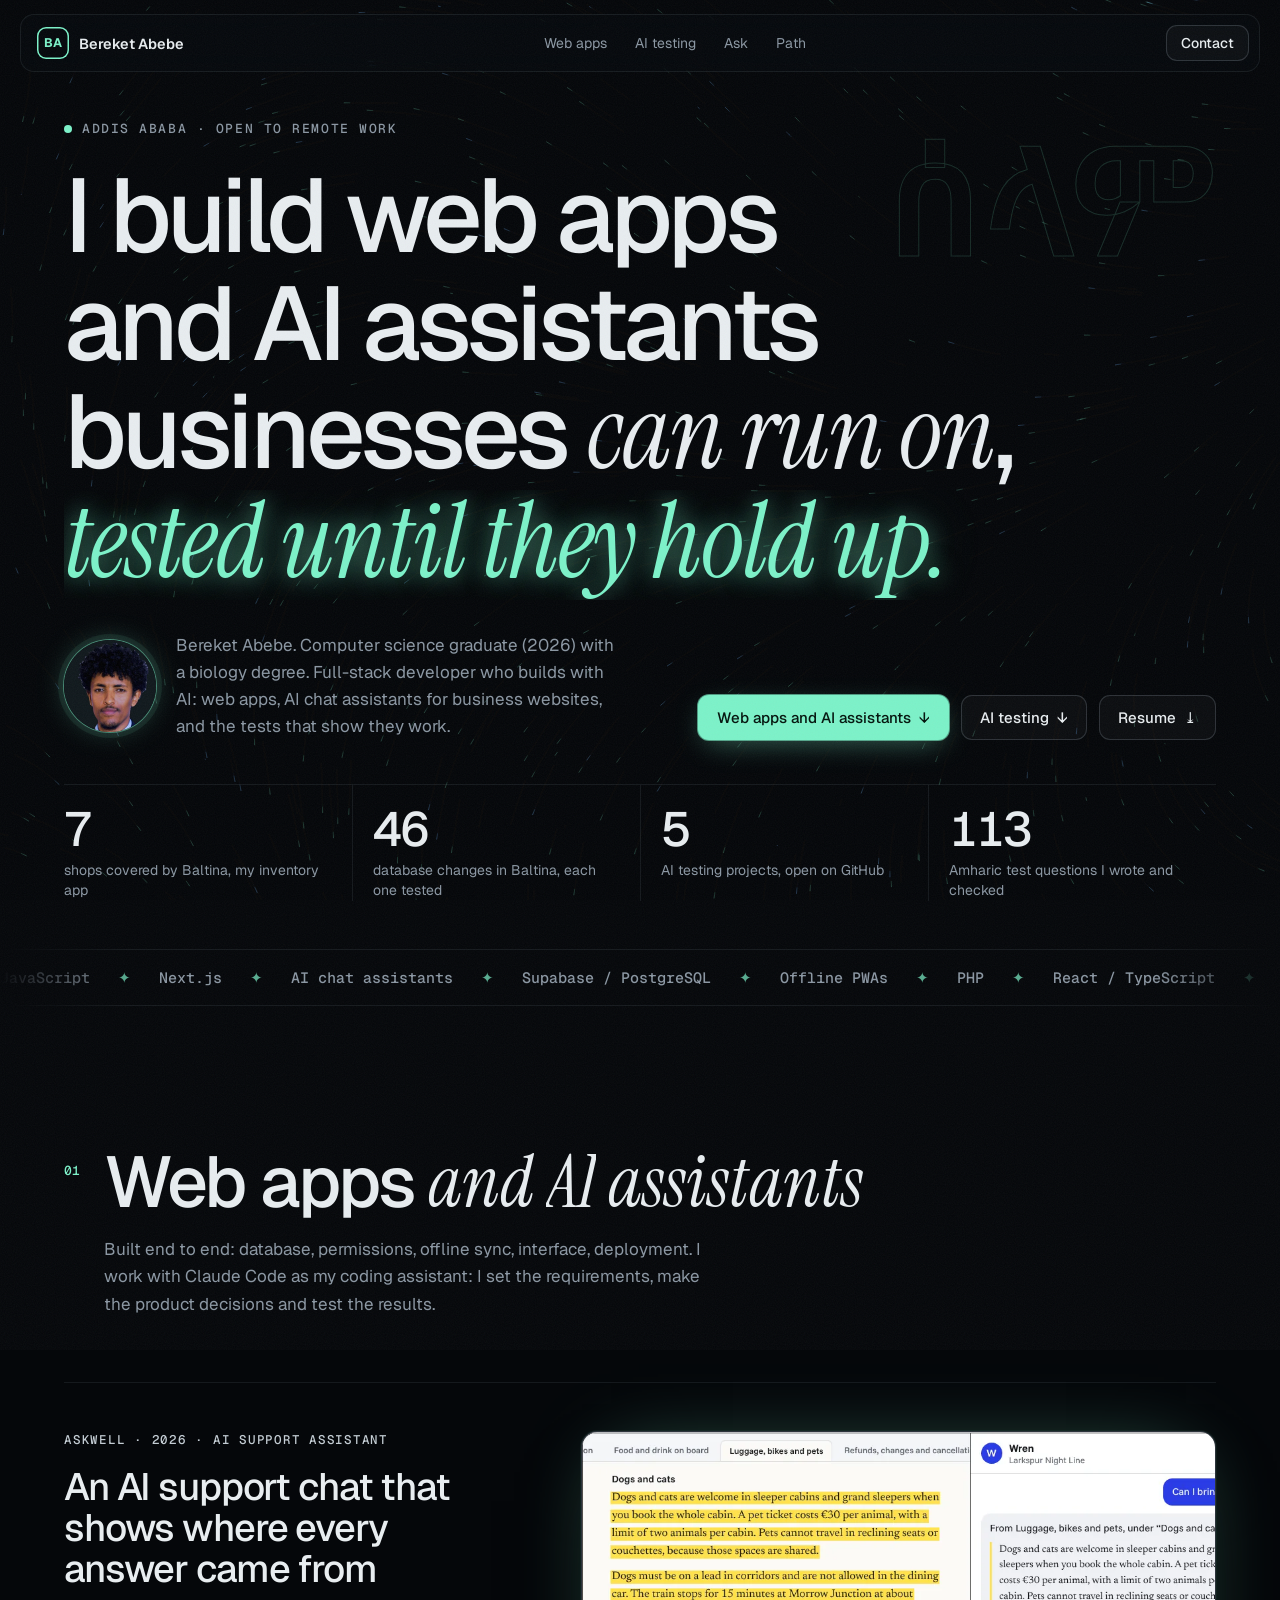
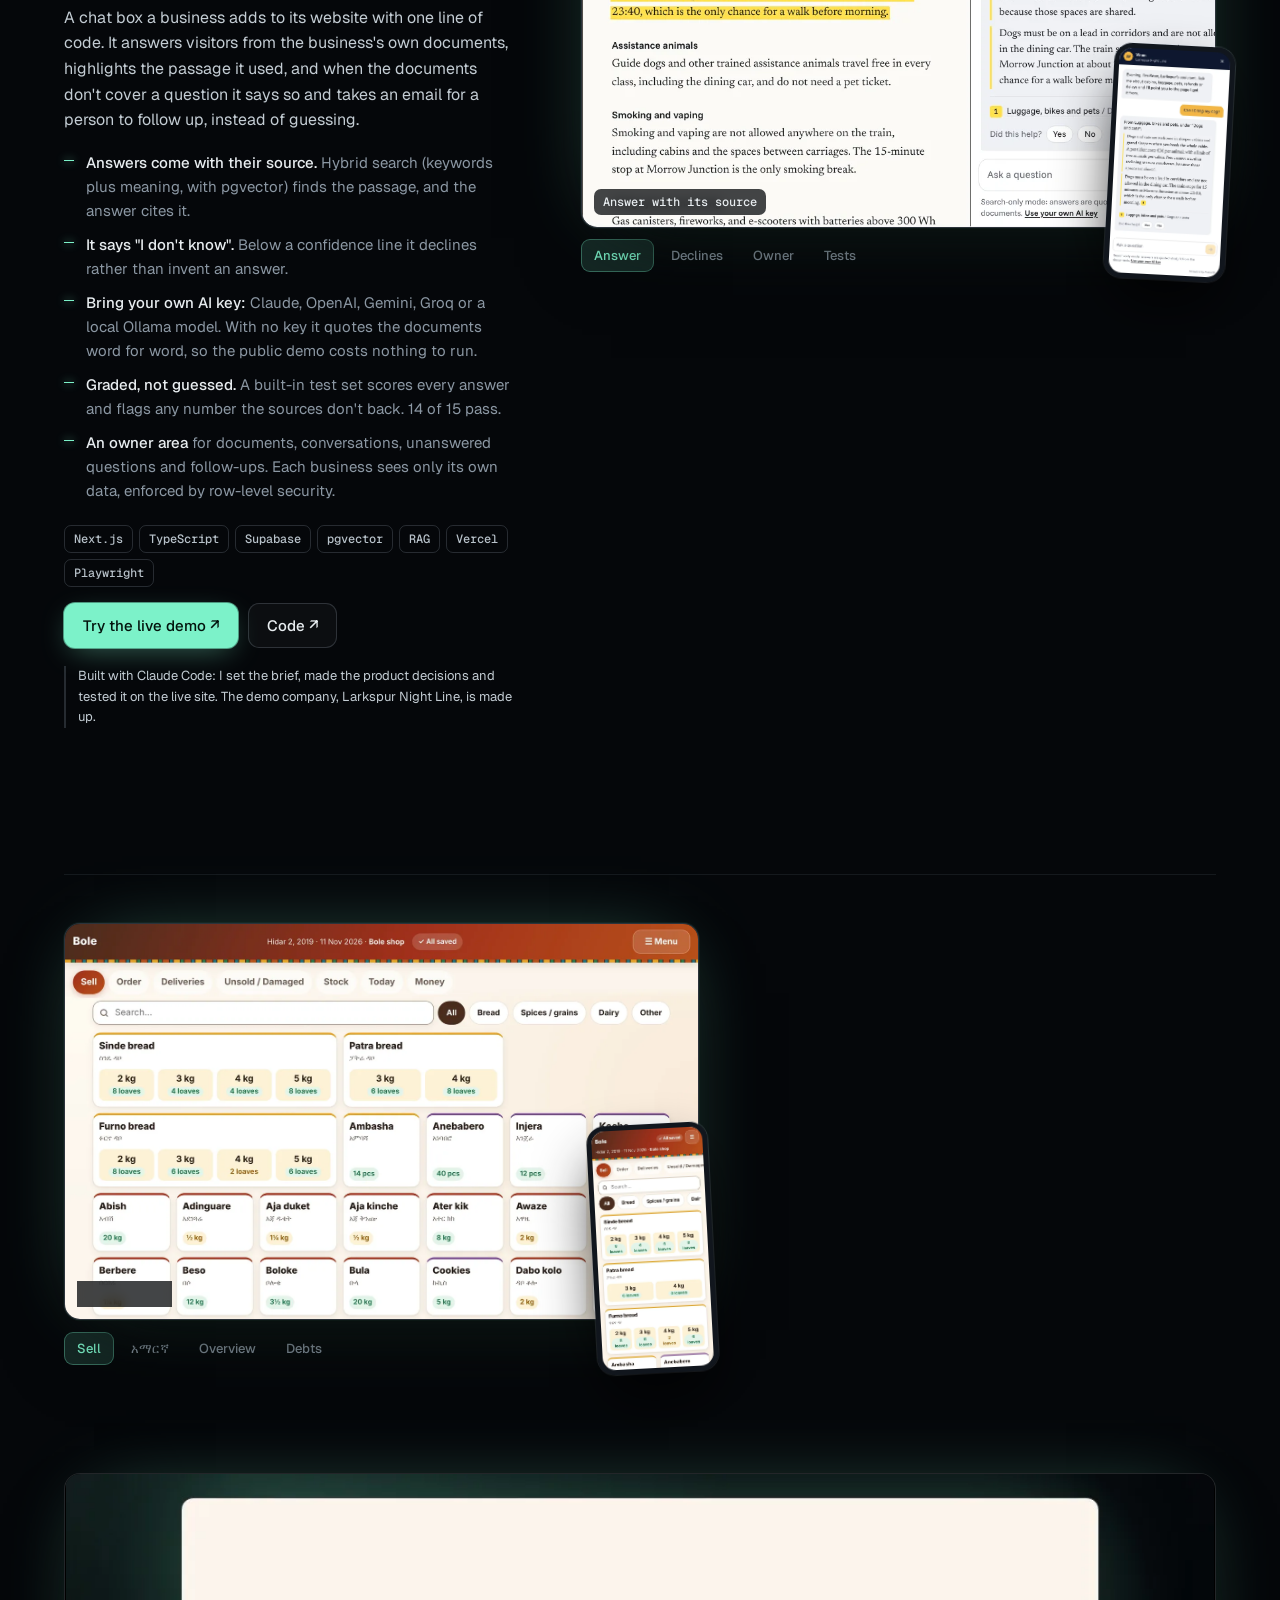
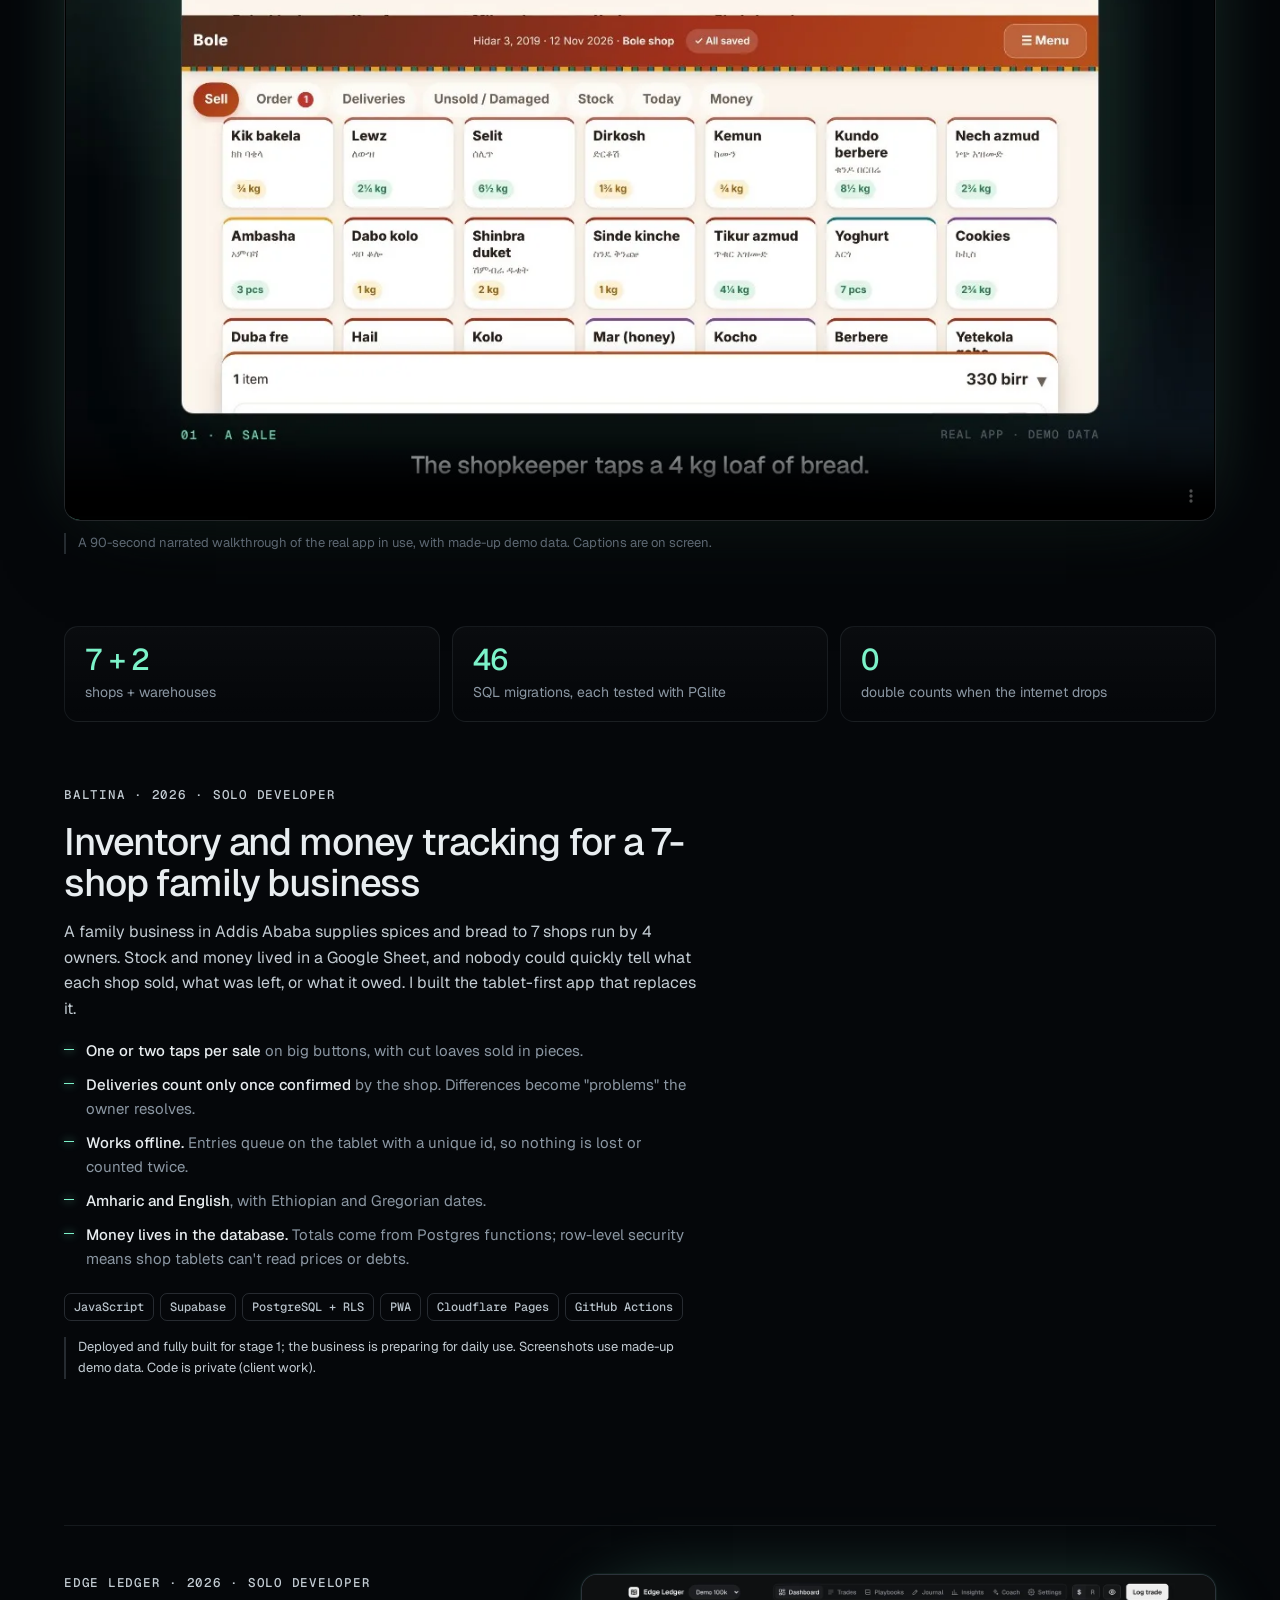
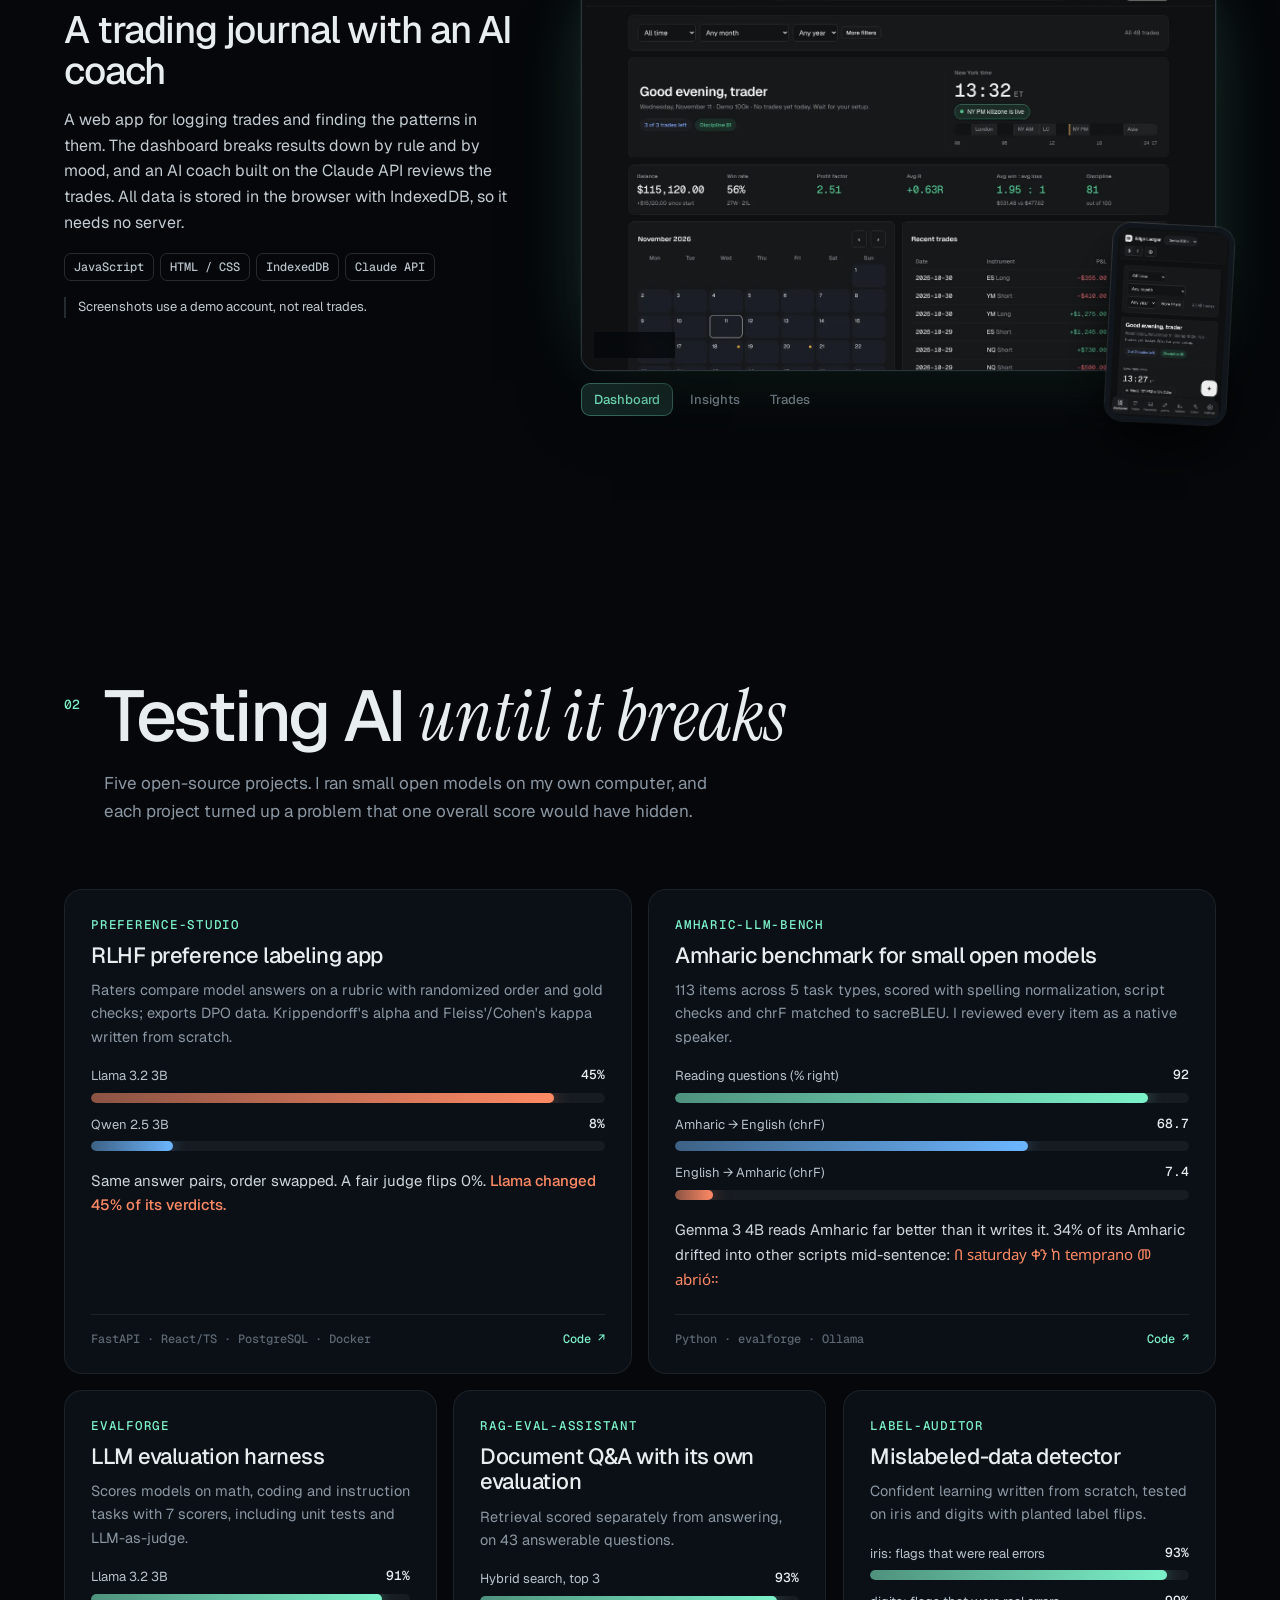
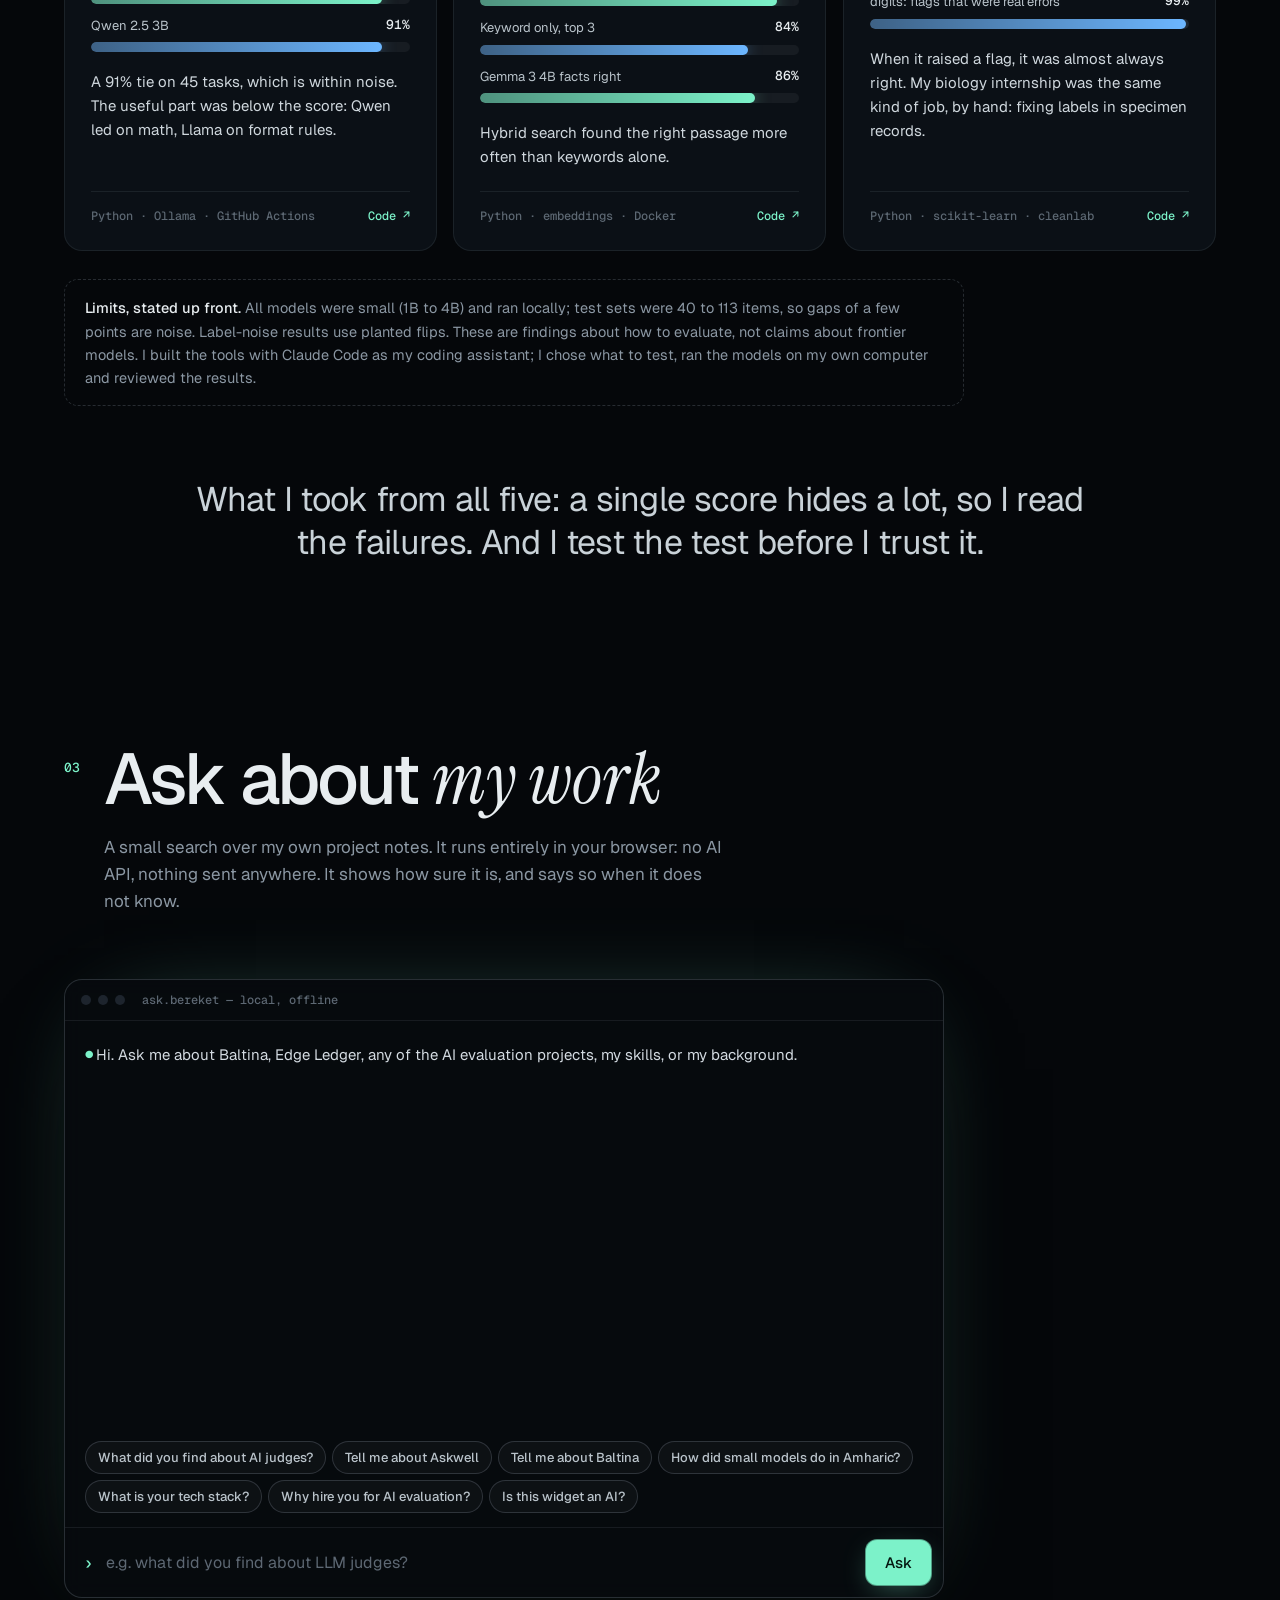
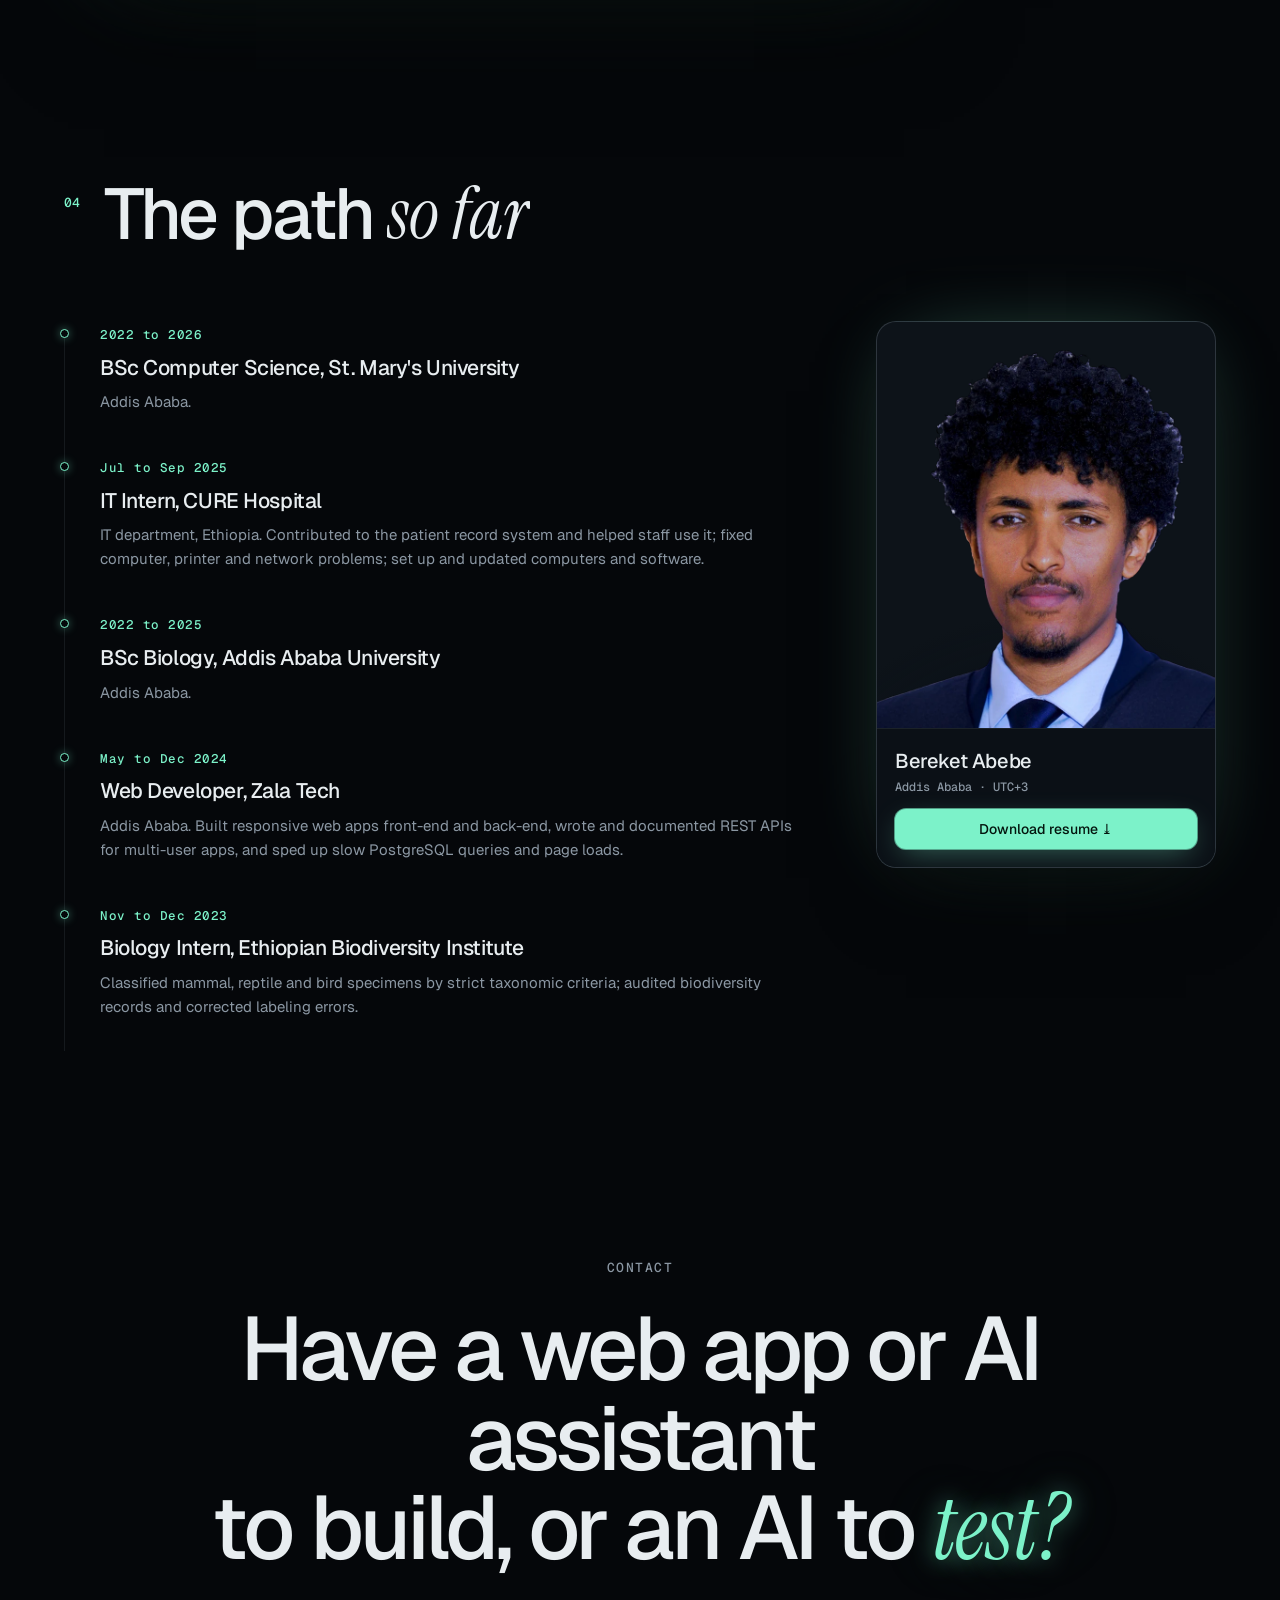
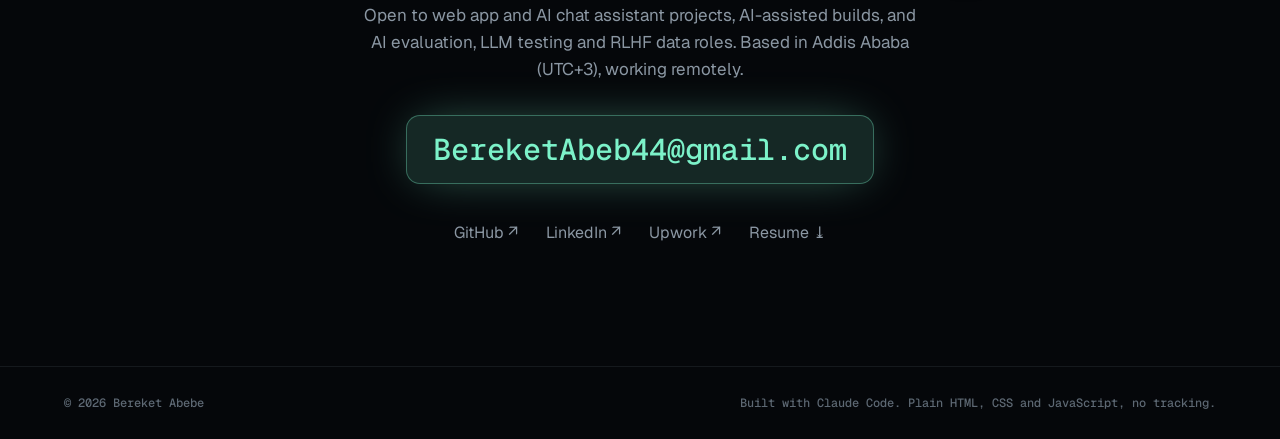
==== commit cf801b9e: "Add Askwell, rewrite the hero for web apps and AI assistants Co-Authored-By: Claude Opus 5.5 <norepl" ====
--- a/index.html
+++ b/index.html
@@ -3,18 +3,18 @@
 <head>
 <meta charset="utf-8">
 <meta name="viewport" content="width=device-width, initial-scale=1">
-<title>Bereket Abebe · Web apps & AI evaluation</title>
-<meta name="description" content="Bereket Abebe builds full-stack web apps and tests AI models to find where they fail. Projects, results and contact.">
+<title>Bereket Abebe · Web apps, AI assistants & AI testing</title>
+<meta name="description" content="Bereket Abebe builds web apps and AI assistants for businesses, and tests AI models to find where they fail. Projects, results and contact.">
 <meta name="theme-color" content="#05070a">
-<meta property="og:title" content="Bereket Abebe · Web apps & AI evaluation">
+<meta property="og:title" content="Bereket Abebe · Web apps, AI assistants & AI testing">
 <meta property="og:image" content="https://beki-hck.github.io/og.png">
 <meta name="twitter:card" content="summary_large_image">
-<meta property="og:description" content="Full-stack web apps that businesses run on, and open-source tools that test AI models.">
+<meta property="og:description" content="Web apps and AI assistants that businesses run on, tested until they hold up.">
 <link rel="icon" href="data:image/svg+xml,%3Csvg xmlns='http://www.w3.org/2000/svg' viewBox='0 0 64 64'%3E%3Crect width='64' height='64' rx='14' fill='%2305070a'/%3E%3Crect x='3' y='3' width='58' height='58' rx='12' fill='none' stroke='%237cf2c9' stroke-width='3'/%3E%3Ctext x='32' y='42' text-anchor='middle' font-family='Arial,Helvetica,sans-serif' font-weight='700' font-size='27' letter-spacing='-1' fill='%237cf2c9'%3EBA%3C/text%3E%3C/svg%3E">
 <link rel="preconnect" href="https://fonts.googleapis.com">
 <link rel="preconnect" href="https://fonts.gstatic.com" crossorigin>
 <link href="https://fonts.googleapis.com/css2?family=Geist:wght@300..700&family=Geist+Mono:wght@400;500&family=Instrument+Serif:ital@0;1&family=Noto+Sans+Ethiopic:wght@400;600&display=swap" rel="stylesheet">
-<link rel="stylesheet" href="styles.css?v=10">
+<link rel="stylesheet" href="styles.css?v=11">
 </head>
 <body>
 <canvas id="ink" aria-hidden="true"></canvas>
@@ -27,7 +27,7 @@
   <a class="brand" href="#top" aria-label="Back to top"><span class="brand-mark">BA</span><span class="brand-name">Bereket Abebe</span></a>
   <nav class="nav-links" aria-label="Sections">
     <a href="#web">Web apps</a>
-    <a href="#ai">AI evaluation</a>
+    <a href="#ai">AI testing</a>
     <a href="#ask">Ask</a>
     <a href="#path">Path</a>
   </nav>
@@ -40,15 +40,15 @@
     <p class="eyebrow reveal"><span class="pulse"></span> Addis Ababa · open to remote work</p>
     <h1 class="hero-title">
       <span class="line"><span class="word">I build web apps</span></span>
+      <span class="line"><span class="word">and AI assistants</span></span>
       <span class="line"><span class="word">businesses <em>can run on</em>,</span></span>
-      <span class="line"><span class="word">and I test AI models</span></span>
-      <span class="line"><span class="word">to find <em class="ink">where they break.</em></span></span>
+      <span class="line"><span class="word"><em class="ink">tested until they hold up.</em></span></span>
     </h1>
     <div class="hero-foot reveal">
-      <div class="who"><img class="avatar" src="img/bereket-sm.webp" alt="Bereket Abebe" width="288" height="288"><p class="hero-sub">Bereket Abebe. Computer science graduate (2026) with a biology degree. Full-stack web developer who also builds tools that test AI.</p></div>
+      <div class="who"><img class="avatar" src="img/bereket-sm.webp" alt="Bereket Abebe" width="288" height="288"><p class="hero-sub">Bereket Abebe. Computer science graduate (2026) with a biology degree. Full-stack developer who builds with AI: web apps, AI chat assistants for business websites, and the tests that show they work.</p></div>
       <div class="hero-actions">
-        <a class="btn btn-ink magnetic" href="#ai">AI evaluation work <span aria-hidden="true">↓</span></a>
-        <a class="btn btn-ghost magnetic" href="#web">Web apps <span aria-hidden="true">↓</span></a>
+        <a class="btn btn-ink magnetic" href="#web">Web apps and AI assistants <span aria-hidden="true">↓</span></a>
+        <a class="btn btn-ghost magnetic" href="#ai">AI testing <span aria-hidden="true">↓</span></a>
         <a class="btn btn-ghost magnetic" href="Bereket_Abebe_Resume.pdf" download>Resume <span aria-hidden="true">⤓</span></a>
       </div>
     </div>
@@ -64,8 +64,8 @@
   <!-- MARQUEE -->
   <div class="marquee" aria-hidden="true">
     <div class="marquee-track">
-      <span>JavaScript</span><i>✦</i><span>Supabase / PostgreSQL</span><i>✦</i><span>Offline PWAs</span><i>✦</i><span>PHP</span><i>✦</i><span>React / TypeScript</span><i>✦</i><span>FastAPI</span><i>✦</i><span>Python</span><i>✦</i><span>LLM-as-judge</span><i>✦</i><span>RAG</span><i>✦</i><span>RLHF data</span><i>✦</i><span>chrF</span><i>✦</i><span>Ollama</span><i>✦</i><span>Docker</span><i>✦</i><span>GitHub Actions</span><i>✦</i>
-      <span>JavaScript</span><i>✦</i><span>Supabase / PostgreSQL</span><i>✦</i><span>Offline PWAs</span><i>✦</i><span>PHP</span><i>✦</i><span>React / TypeScript</span><i>✦</i><span>FastAPI</span><i>✦</i><span>Python</span><i>✦</i><span>LLM-as-judge</span><i>✦</i><span>RAG</span><i>✦</i><span>RLHF data</span><i>✦</i><span>chrF</span><i>✦</i><span>Ollama</span><i>✦</i><span>Docker</span><i>✦</i><span>GitHub Actions</span><i>✦</i>
+      <span>JavaScript</span><i>✦</i><span>Next.js</span><i>✦</i><span>AI chat assistants</span><i>✦</i><span>Supabase / PostgreSQL</span><i>✦</i><span>Offline PWAs</span><i>✦</i><span>PHP</span><i>✦</i><span>React / TypeScript</span><i>✦</i><span>FastAPI</span><i>✦</i><span>Python</span><i>✦</i><span>LLM-as-judge</span><i>✦</i><span>RAG</span><i>✦</i><span>RLHF data</span><i>✦</i><span>chrF</span><i>✦</i><span>Ollama</span><i>✦</i><span>Docker</span><i>✦</i><span>GitHub Actions</span><i>✦</i>
+      <span>JavaScript</span><i>✦</i><span>Next.js</span><i>✦</i><span>AI chat assistants</span><i>✦</i><span>Supabase / PostgreSQL</span><i>✦</i><span>Offline PWAs</span><i>✦</i><span>PHP</span><i>✦</i><span>React / TypeScript</span><i>✦</i><span>FastAPI</span><i>✦</i><span>Python</span><i>✦</i><span>LLM-as-judge</span><i>✦</i><span>RAG</span><i>✦</i><span>RLHF data</span><i>✦</i><span>chrF</span><i>✦</i><span>Ollama</span><i>✦</i><span>Docker</span><i>✦</i><span>GitHub Actions</span><i>✦</i>
     </div>
   </div>
 
@@ -73,11 +73,41 @@
   <section class="section" id="web">
     <header class="section-head reveal">
       <span class="idx">01</span>
-      <h2>Web apps <em>for real work</em></h2>
+      <h2>Web apps <em>and AI assistants</em></h2>
       <p>Built end to end: database, permissions, offline sync, interface, deployment. I work with Claude Code as my coding assistant: I set the requirements, make the product decisions and test the results.</p>
     </header>
 
     <article class="case reveal">
+      <div class="case-copy">
+        <p class="kicker">Askwell · 2026 · AI support assistant</p>
+        <h3>An AI support chat that shows where every answer came from</h3>
+        <p>A chat box a business adds to its website with one line of code. It answers visitors from the business's own documents, highlights the passage it used, and when the documents don't cover a question it says so and takes an email for a person to follow up, instead of guessing.</p>
+        <ul class="ticks">
+          <li><b>Answers come with their source.</b> Hybrid search (keywords plus meaning, with pgvector) finds the passage, and the answer cites it.</li>
+          <li><b>It says "I don't know".</b> Below a confidence line it declines rather than invent an answer.</li>
+          <li><b>Bring your own AI key:</b> Claude, OpenAI, Gemini, Groq or a local Ollama model. With no key it quotes the documents word for word, so the public demo costs nothing to run.</li>
+          <li><b>Graded, not guessed.</b> A built-in test set scores every answer and flags any number the sources don't back. 14 of 15 pass.</li>
+          <li><b>An owner area</b> for documents, conversations, unanswered questions and follow-ups. Each business sees only its own data, enforced by row-level security.</li>
+        </ul>
+        <div class="chips"><span>Next.js</span><span>TypeScript</span><span>Supabase</span><span>pgvector</span><span>RAG</span><span>Vercel</span><span>Playwright</span></div>
+        <p class="case-links"><a class="btn btn-ink magnetic" href="https://askwell-flax.vercel.app/" target="_blank" rel="noopener">Try the live demo ↗</a><a class="btn btn-ghost magnetic" href="https://github.com/Beki-hck/askwell" target="_blank" rel="noopener">Code ↗</a></p>
+        <p class="note">Built with Claude Code: I set the brief, made the product decisions and tested it on the live site. The demo company, Larkspur Night Line, is made up.</p>
+      </div>
+      <div class="case-media">
+        <div class="shots" data-shots>
+          <figure class="shot is-on"><img src="img/askwell-desk.webp" alt="Askwell answering a question, with the source passage highlighted in the document beside it" loading="lazy" width="1056" height="596"><figcaption>Answer with its source</figcaption></figure>
+          <figure class="shot"><img src="img/askwell-decline.webp" alt="The chat box on the demo site declining a question the documents do not cover and offering a follow-up by email" loading="lazy" width="1000" height="625"><figcaption>Declines instead of guessing</figcaption></figure>
+          <figure class="shot"><img src="img/askwell-overview.webp" alt="Owner overview with questions asked, answer rate, ratings and unanswered questions" loading="lazy" width="1000" height="625"><figcaption>Owner overview</figcaption></figure>
+          <figure class="shot"><img src="img/askwell-quality.webp" alt="Answer quality page with 14 of 15 test questions passed" loading="lazy" width="1000" height="625"><figcaption>Answer quality tests</figcaption></figure>
+        </div>
+        <div class="shot-tabs" role="tablist" aria-label="Askwell screenshots">
+          <button role="tab" aria-selected="true">Answer</button><button role="tab" aria-selected="false">Declines</button><button role="tab" aria-selected="false">Owner</button><button role="tab" aria-selected="false">Tests</button>
+        </div>
+        <img class="phone" src="img/askwell-phone.webp" alt="Askwell chat on a phone" loading="lazy" width="420" height="855">
+      </div>
+    </article>
+
+    <article class="case case-flip reveal">
       <div class="case-copy">
         <p class="kicker">Baltina · 2026 · solo developer</p>
         <h3>Inventory and money tracking for a 7-shop family business</h3>
@@ -115,7 +145,7 @@
       </dl>
     </article>
 
-    <article class="case case-flip reveal">
+    <article class="case reveal">
       <div class="case-copy">
         <p class="kicker">Edge Ledger · 2026 · solo developer</p>
         <h3>A trading journal with an AI coach</h3>
@@ -241,8 +271,8 @@
   <!-- CONTACT -->
   <section class="contact" id="contact">
     <p class="eyebrow reveal">Contact</p>
-    <h2 class="reveal">Have a web app to build <br>or an AI to <em class="ink">test?</em></h2>
-    <p class="want reveal">Looking for AI evaluation, LLM testing and RLHF data roles, and web development contracts. Based in Addis Ababa (UTC+3), working remotely.</p>
+    <h2 class="reveal">Have a web app or AI assistant <br>to build, or an AI to <em class="ink">test?</em></h2>
+    <p class="want reveal">Open to web app and AI chat assistant projects, AI-assisted builds, and AI evaluation, LLM testing and RLHF data roles. Based in Addis Ababa (UTC+3), working remotely.</p>
     <a class="mail reveal magnetic" href="mailto:BereketAbeb44@gmail.com">BereketAbeb44@gmail.com</a>
     <div class="links reveal">
       <a href="https://github.com/Beki-hck" target="_blank" rel="noopener">GitHub ↗</a>
@@ -258,7 +288,7 @@
   <span>Built with Claude Code. Plain HTML, CSS and JavaScript, no tracking.</span>
 </footer>
 
-<script src="ask-data.js?v=10"></script>
-<script src="main.js?v=10"></script>
+<script src="ask-data.js?v=11"></script>
+<script src="main.js?v=11"></script>
 </body>
 </html>
--- a/styles.css
+++ b/styles.css
@@ -102,6 +102,7 @@
 .ticks li::before{content:"";position:absolute;left:0;top:.62em;width:10px;height:1px;background:var(--ink);box-shadow:0 0 8px var(--ink)}
 .chips{display:flex;flex-wrap:wrap;gap:6px;margin:0 0 16px}
 .chips span{font:500 12px var(--mono);padding:5px 9px;border-radius:7px;border:1px solid var(--line-2);color:#b8c2ca}
+.case-links{display:flex;flex-wrap:wrap;gap:10px;margin:4px 0 20px}
 .note{font-size:13px;color:var(--dim);margin:0;border-left:2px solid var(--line-2);padding-left:12px}
 .case-media{position:relative;padding-bottom:36px}
 .shots{position:relative;aspect-ratio:16/10;border-radius:16px;overflow:hidden;background:var(--card);
